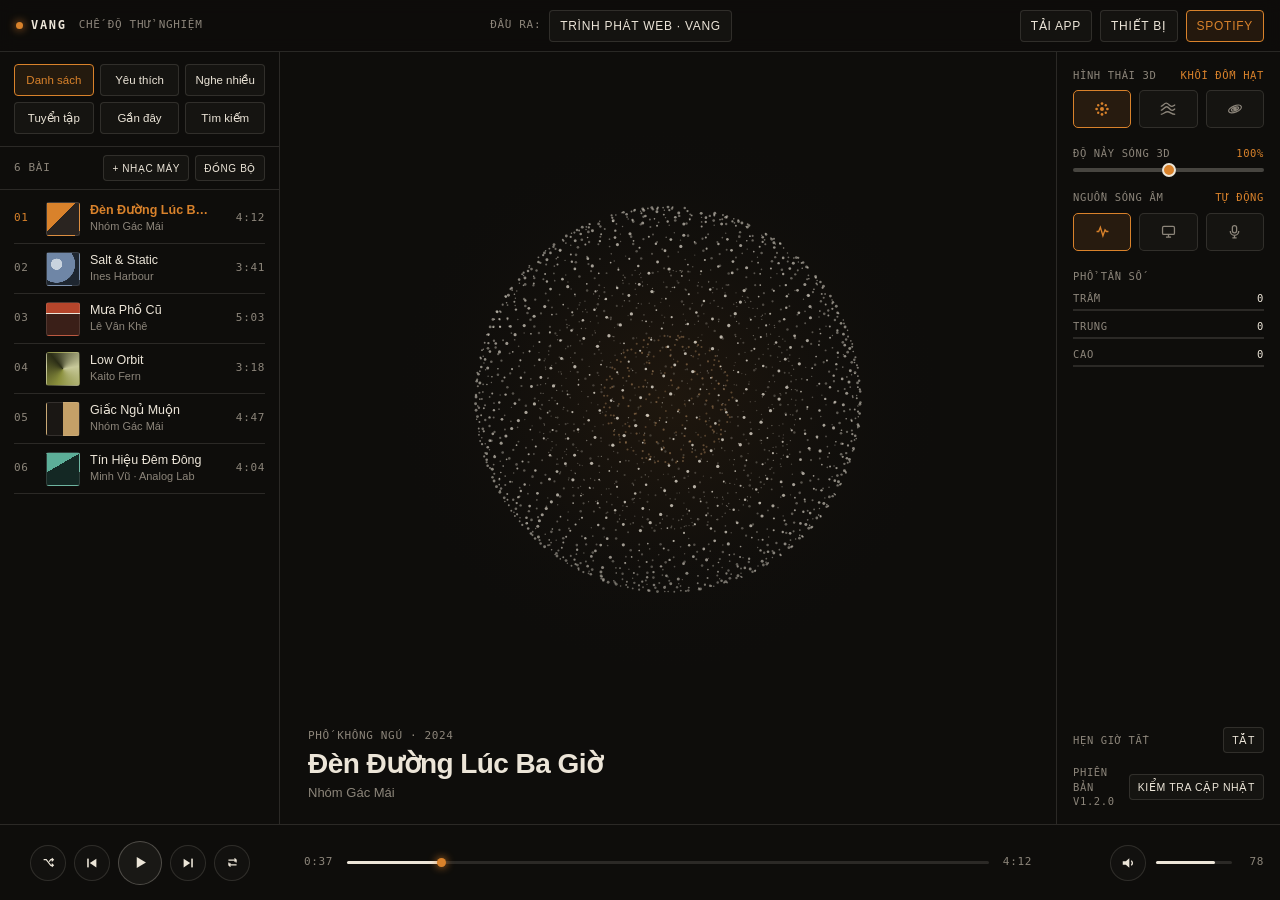
==== android/app/src/main/assets/index.html @ 7dcbb716 "feat(v1.2.0): zero-retention security, compact 3D/audio icons, bounce slider, album opening & Androi" ====
<!DOCTYPE html>
<html lang="vi">
<head>
  <meta charset="utf-8" />
  <meta name="viewport" content="width=device-width, initial-scale=1, maximum-scale=1, viewport-fit=cover" />
  <meta name="referrer" content="no-referrer" />
  <meta http-equiv="Content-Security-Policy" content="default-src 'self' blob: data:; script-src 'self' 'unsafe-inline' https://sdk.scdn.co; style-src 'self' 'unsafe-inline'; img-src 'self' data: blob: https://*.scdn.co https://*.spotifycdn.com https://*.mzstatic.com; media-src 'self' blob: data: https://*.scdn.co https://*.itunes.apple.com https://*.mzstatic.com; connect-src 'self' https://accounts.spotify.com https://api.spotify.com https://api.github.com https://itunes.apple.com https://*.itunes.apple.com;" />
  <meta name="theme-color" content="#0E0D0B" />
  <meta name="apple-mobile-web-app-capable" content="yes" />
  <meta name="apple-mobile-web-app-status-bar-style" content="black-translucent" />
  <meta name="apple-mobile-web-app-title" content="VANG" />
  <title>VANG — Không gian âm thanh 3D</title>
  <link rel="manifest" href="./manifest.webmanifest" />
  <link rel="icon" type="image/svg+xml" href="./icon.svg" />
  <link rel="apple-touch-icon" href="./icon.svg" />
  <style>
:root {
  --ink: #0E0D0B;
  --ink-elev: #161411;
  --paper: #ECE5D8;
  --dim: #8C857A;
  --muted: #4E4942;
  --line: rgba(236, 229, 216, 0.13);
  --line-strong: rgba(236, 229, 216, 0.26);
  --acc: #D9822B;
  --acc-rgb: 217, 130, 43;
  --f-sans: "Inter", -apple-system, BlinkMacSystemFont, "Segoe UI", Roboto, sans-serif;
  --f-mono: ui-monospace, "SF Mono", "IBM Plex Mono", Menlo, Consolas, monospace;
}

* {
  box-sizing: border-box;
  margin: 0;
  padding: 0;
  -webkit-tap-highlight-color: transparent;
}

html, body {
  width: 100%;
  height: 100%;
  background: var(--ink);
  color: var(--paper);
  font-family: var(--f-sans);
  font-size: 13px;
  line-height: 1.35;
  overflow: hidden;
  user-select: none;
  -webkit-user-select: none;
  -webkit-font-smoothing: antialiased;
}

/* Typography & Utility */
.mono {
  font-family: var(--f-mono);
  font-size: 11px;
  letter-spacing: 0.06em;
  text-transform: uppercase;
}

.dim { color: var(--dim); }
.acc { color: var(--acc); }
.truncate {
  white-space: nowrap;
  overflow: hidden;
  text-overflow: ellipsis;
}

/* Fixed Action & Navigation Buttons (Never deform, wrap, or shift size) */
.word {
  background: rgba(236, 229, 216, 0.03);
  border: 1px solid var(--line);
  border-radius: 4px;
  color: var(--paper);
  cursor: pointer;
  font-family: var(--f-sans);
  font-size: 12px;
  height: 32px;
  padding: 0 10px;
  display: inline-flex;
  align-items: center;
  justify-content: center;
  gap: 6px;
  white-space: nowrap;
  flex-shrink: 0;
  transition: color 0.18s ease, border-color 0.18s ease, background 0.18s ease;
}

.word:hover {
  border-color: var(--line-strong);
  color: var(--acc);
}

.word.on {
  color: var(--acc);
  border-color: var(--acc);
  background: rgba(var(--acc-rgb), 0.11);
}

.word:disabled {
  color: var(--muted);
  cursor: default;
}

/* Compact Icon Buttons for 3D Mode, Audio Source & Tools */
.icon-grid-3 {
  display: grid;
  grid-template-columns: repeat(3, 1fr);
  gap: 8px;
}

.icon-btn {
  background: rgba(236, 229, 216, 0.03);
  border: 1px solid var(--line);
  border-radius: 5px;
  color: var(--dim);
  cursor: pointer;
  height: 38px;
  width: 100%;
  display: inline-flex;
  align-items: center;
  justify-content: center;
  flex-shrink: 0;
  transition: color 0.18s ease, border-color 0.18s ease, background 0.18s ease;
}

.icon-btn:hover {
  color: var(--paper);
  border-color: var(--line-strong);
}

.icon-btn.on {
  color: var(--acc);
  border-color: var(--acc);
  background: rgba(var(--acc-rgb), 0.12);
}

.icon-btn svg {
  display: block;
  pointer-events: none;
}

/* Geometric Transport Buttons (Fixed dimensions, never deform) */
.ctl-btn {
  background: rgba(236, 229, 216, 0.02);
  border: 1px solid var(--line);
  color: var(--paper);
  cursor: pointer;
  display: inline-flex;
  align-items: center;
  justify-content: center;
  width: 36px;
  height: 36px;
  border-radius: 50%;
  flex-shrink: 0;
  transition: color 0.18s ease, border-color 0.18s ease, background 0.18s ease;
}

.ctl-btn:hover {
  color: var(--acc);
  border-color: var(--line-strong);
}

.ctl-btn.on {
  color: var(--acc);
  border-color: var(--acc);
  background: rgba(var(--acc-rgb), 0.12);
}

.ctl-btn.play-btn {
  width: 44px;
  height: 44px;
  border: 1px solid var(--line-strong);
  background: rgba(236, 229, 216, 0.05);
}

.ctl-btn.play-btn:hover {
  border-color: var(--acc);
  background: rgba(var(--acc-rgb), 0.14);
  color: var(--acc);
}

.ctl-btn svg {
  display: block;
  pointer-events: none;
}

/* App Shell Grid (Desktop Default) */
.app-shell {
  width: 100vw;
  height: 100vh;
  height: 100dvh;
  display: grid;
  grid-template-columns: 280px 1fr 224px;
  grid-template-rows: 52px 1fr 76px;
  background: var(--ink);
  position: relative;
}

/* Header (Single-line Flexbox — prevents any text wrapping or overflow) */
.topbar {
  grid-column: 1 / -1;
  display: flex;
  align-items: center;
  justify-content: space-between;
  padding: 0 16px;
  height: 52px;
  border-bottom: 1px solid var(--line);
  z-index: 15;
  background: rgba(14, 13, 11, 0.92);
  backdrop-filter: blur(8px);
  gap: 12px;
  overflow: hidden;
}

.brand {
  display: flex;
  align-items: center;
  gap: 12px;
  min-width: 0;
  flex-shrink: 0;
}

.brand-mark {
  font-family: var(--f-mono);
  font-size: 12px;
  font-weight: 600;
  letter-spacing: 0.14em;
  text-transform: uppercase;
  display: flex;
  align-items: center;
  gap: 8px;
  white-space: nowrap;
}

.status-dot {
  width: 7px;
  height: 7px;
  border-radius: 50%;
  background: var(--acc);
  box-shadow: 0 0 8px var(--acc);
  flex-shrink: 0;
}

.top-center {
  display: flex;
  align-items: center;
  justify-content: center;
  gap: 8px;
  min-width: 0;
  flex: 1;
}

.top-right {
  display: flex;
  align-items: center;
  justify-content: flex-end;
  gap: 8px;
  flex-shrink: 0;
}

/* Left Panel: Queue & Library */
.left-pane {
  border-right: 1px solid var(--line);
  display: flex;
  flex-direction: column;
  overflow: hidden;
  background: var(--ink);
  z-index: 5;
}

/* Uniform 3x2 Grid for Library Navigation Tabs (Equal width & height on PC and Mobile) */
.nav-tabs {
  display: grid;
  grid-template-columns: repeat(3, 1fr);
  gap: 6px;
  padding: 12px 14px;
  border-bottom: 1px solid var(--line);
}

.nav-tabs .word {
  width: 100%;
  height: 32px;
  padding: 0 4px;
  font-size: 11.5px;
  text-align: center;
}

.sub-bar {
  display: flex;
  justify-content: space-between;
  align-items: center;
  padding: 8px 14px;
  border-bottom: 1px solid var(--line);
  gap: 6px;
  min-height: 40px;
}

.search-wrap {
  padding: 10px 14px;
  border-bottom: 1px solid var(--line);
  display: none;
}

.search-wrap.show {
  display: block;
}

.search-input {
  width: 100%;
  height: 32px;
  background: rgba(236, 229, 216, 0.03);
  border: 1px solid var(--line-strong);
  border-radius: 4px;
  color: var(--paper);
  font-family: var(--f-sans);
  font-size: 12.5px;
  padding: 0 10px;
  outline: none;
}

.search-input:focus {
  border-color: var(--acc);
}

.search-input::placeholder {
  color: var(--dim);
}

.track-list {
  flex: 1;
  overflow-y: auto;
  padding: 4px 14px 20px;
  scrollbar-width: thin;
  scrollbar-color: var(--muted) transparent;
}

.track-list::-webkit-scrollbar {
  width: 4px;
}
.track-list::-webkit-scrollbar-thumb {
  background: var(--muted);
}

/* Uniform Track Rows (Fixed height 50px, equal spacing) */
.qrow {
  display: grid;
  grid-template-columns: 22px 34px 1fr 40px;
  gap: 10px;
  align-items: center;
  height: 50px;
  border-bottom: 1px solid var(--line);
  cursor: pointer;
  transition: background 0.15s ease;
}

.qrow:hover .qt {
  color: var(--acc);
}

.qrow.cur .qt {
  color: var(--acc);
  font-weight: 600;
}

.qrow.cur .qidx {
  color: var(--acc);
}

.art {
  width: 34px;
  height: 34px;
  border-radius: 3px;
  background-size: cover;
  background-position: center;
  position: relative;
  overflow: hidden;
  border: 1px solid rgba(236, 229, 216, 0.12);
  flex-shrink: 0;
}

.qt {
  font-size: 12.5px;
  line-height: 1.25;
  color: var(--paper);
}

.qa {
  font-size: 11px;
  line-height: 1.25;
  color: var(--dim);
  margin-top: 2px;
}

/* Center Stage: 3D Audio Sculpture + Compact Editorial Typography */
.stage {
  position: relative;
  overflow: hidden;
  background: var(--ink);
  display: flex;
  flex-direction: column;
  justify-content: flex-end;
  touch-action: none;
}

.stage canvas {
  position: absolute;
  inset: 0;
  width: 100%;
  height: 100%;
  display: block;
  touch-action: none;
}

.stage-vignette {
  position: absolute;
  inset: 0;
  pointer-events: none;
  background:
    radial-gradient(circle at 50% 44%, transparent 38%, rgba(14, 13, 11, 0.58) 100%),
    linear-gradient(180deg, rgba(14, 13, 11, 0.18) 0%, transparent 22%, transparent 62%, rgba(14, 13, 11, 0.88) 100%);
  z-index: 1;
}

.stage-meta {
  position: relative;
  z-index: 2;
  padding: 0 28px 22px;
  pointer-events: none;
  max-width: 680px;
}

.track-album {
  color: var(--dim);
  font-size: 11px;
  margin-bottom: 4px;
  white-space: nowrap;
  overflow: hidden;
  text-overflow: ellipsis;
  transition: opacity 0.3s ease, transform 0.35s ease;
}

.track-title {
  font-size: clamp(20px, 2.4vw, 28px);
  font-weight: 600;
  line-height: 1.15;
  letter-spacing: -0.02em;
  color: var(--paper);
  display: -webkit-box;
  -webkit-line-clamp: 2;
  -webkit-box-orient: vertical;
  overflow: hidden;
  transition: opacity 0.3s ease, transform 0.35s ease;
}

.track-artist {
  margin-top: 4px;
  font-size: 13px;
  color: var(--dim);
  white-space: nowrap;
  overflow: hidden;
  text-overflow: ellipsis;
  transition: opacity 0.3s ease, transform 0.35s ease;
}

.stage-meta.swap .track-album,
.stage-meta.swap .track-title,
.stage-meta.swap .track-artist {
  opacity: 0;
  transform: translateY(8px);
}

/* Right Panel: Compact Icon Selectors, 3D Bounce Slider & FFT Meters */
.right-pane {
  border-left: 1px solid var(--line);
  padding: 16px 16px;
  display: flex;
  flex-direction: column;
  gap: 18px;
  overflow-y: auto;
  scrollbar-width: none;
  background: var(--ink);
  z-index: 5;
}

.right-pane::-webkit-scrollbar {
  display: none;
}

.sec-block {
  display: flex;
  flex-direction: column;
  gap: 8px;
}

.sec-hdr {
  display: flex;
  justify-content: space-between;
  align-items: center;
}

.sec-label {
  color: var(--dim);
  font-size: 10.5px;
}

/* Custom Range Slider for 3D Bounce Intensity */
.range-slider {
  -webkit-appearance: none;
  appearance: none;
  width: 100%;
  height: 4px;
  background: var(--line-strong);
  border-radius: 2px;
  outline: none;
  cursor: pointer;
}

.range-slider::-webkit-slider-thumb {
  -webkit-appearance: none;
  appearance: none;
  width: 14px;
  height: 14px;
  border-radius: 50%;
  background: var(--acc);
  cursor: pointer;
  border: 2px solid var(--paper);
}

.range-slider::-moz-range-thumb {
  width: 14px;
  height: 14px;
  border-radius: 50%;
  background: var(--acc);
  cursor: pointer;
  border: 2px solid var(--paper);
}

.meter-row {
  display: flex;
  flex-direction: column;
  gap: 4px;
}

.meter-hdr {
  display: flex;
  justify-content: space-between;
  font-size: 10.5px;
}

.meter {
  height: 2px;
  background: var(--line);
  position: relative;
  overflow: hidden;
}

.meter i {
  position: absolute;
  left: 0;
  top: 0;
  bottom: 0;
  width: 0%;
  background: var(--paper);
  transition: width 0.05s linear;
}

.meter i.acc-bar {
  background: var(--acc);
}

/* Bottom Transport Bar */
.transport {
  grid-column: 1 / -1;
  border-top: 1px solid var(--line);
  display: grid;
  grid-template-columns: 280px 1fr 224px;
  align-items: center;
  background: var(--ink);
  z-index: 10;
  height: 76px;
}

.transport-left {
  padding: 0 16px;
  display: flex;
  align-items: center;
  justify-content: center;
  gap: 8px;
}

.transport-center {
  padding: 0 24px;
  display: flex;
  align-items: center;
  gap: 14px;
}

.transport-right {
  padding: 0 16px;
  display: flex;
  align-items: center;
  justify-content: flex-end;
  gap: 10px;
}

/* Scrubber & Volume Track */
.scrub-track {
  flex: 1;
  height: 3px;
  background: var(--line);
  position: relative;
  cursor: pointer;
  border-radius: 2px;
}

.scrub-track::before {
  content: "";
  position: absolute;
  inset: -12px 0;
}

.scrub-fill {
  position: absolute;
  left: 0;
  top: 0;
  height: 3px;
  background: var(--paper);
  border-radius: 2px;
  pointer-events: none;
}

.scrub-head {
  position: absolute;
  top: -3px;
  width: 9px;
  height: 9px;
  border-radius: 50%;
  background: var(--acc);
  margin-left: -4.5px;
  pointer-events: none;
  box-shadow: 0 0 8px var(--acc);
}

.vol-track {
  width: 76px;
  height: 3px;
  background: var(--line);
  position: relative;
  cursor: pointer;
  border-radius: 2px;
}

.vol-track::before {
  content: "";
  position: absolute;
  inset: -10px 0;
}

/* Modals */
.modal-backdrop {
  position: fixed;
  inset: 0;
  background: rgba(8, 7, 6, 0.80);
  backdrop-filter: blur(8px);
  display: flex;
  align-items: center;
  justify-content: center;
  padding: 16px;
  z-index: 100;
}

.modal-backdrop[hidden] {
  display: none;
}

.modal-card {
  width: min(500px, 100%);
  max-height: 88vh;
  overflow-y: auto;
  background: var(--ink-elev);
  border: 1px solid var(--line-strong);
  border-radius: 6px;
  padding: 22px;
  display: flex;
  flex-direction: column;
  gap: 14px;
  box-shadow: 0 24px 64px rgba(0, 0, 0, 0.75);
}

.modal-hdr {
  display: flex;
  justify-content: space-between;
  align-items: center;
  border-bottom: 1px solid var(--line);
  padding-bottom: 10px;
}

.modal-title {
  font-size: 16px;
  font-weight: 600;
  letter-spacing: -0.01em;
}

.field-input {
  width: 100%;
  height: 36px;
  background: var(--ink);
  border: 1px solid var(--line-strong);
  border-radius: 4px;
  color: var(--paper);
  font-family: var(--f-mono);
  font-size: 12px;
  padding: 0 10px;
  outline: none;
}

.field-input:focus {
  border-color: var(--acc);
}

.btn-solid {
  background: var(--paper);
  color: var(--ink);
  border: 1px solid var(--paper);
  border-radius: 4px;
  height: 34px;
  padding: 0 14px;
  font-family: var(--f-mono);
  font-size: 11px;
  letter-spacing: 0.06em;
  text-transform: uppercase;
  cursor: pointer;
  display: inline-flex;
  align-items: center;
  justify-content: center;
  white-space: nowrap;
  flex-shrink: 0;
  transition: background 0.18s ease, color 0.18s ease, border-color 0.18s ease;
}

.btn-solid:hover {
  background: var(--acc);
  border-color: var(--acc);
  color: var(--ink);
}

.btn-outline {
  background: transparent;
  color: var(--paper);
  border: 1px solid var(--line-strong);
  border-radius: 4px;
  height: 34px;
  padding: 0 14px;
  font-family: var(--f-mono);
  font-size: 11px;
  letter-spacing: 0.06em;
  text-transform: uppercase;
  cursor: pointer;
  display: inline-flex;
  align-items: center;
  justify-content: center;
  white-space: nowrap;
  flex-shrink: 0;
  transition: border-color 0.18s ease, color 0.18s ease;
}

.btn-outline:hover {
  border-color: var(--acc);
  color: var(--acc);
}

.device-item {
  display: flex;
  justify-content: space-between;
  align-items: center;
  padding: 10px 12px;
  border: 1px solid var(--line);
  border-radius: 5px;
  cursor: pointer;
  gap: 10px;
  transition: border-color 0.18s ease, background 0.18s ease;
}

.device-item:hover {
  border-color: var(--line-strong);
}

.device-item.active {
  border-color: var(--acc);
  background: rgba(var(--acc-rgb), 0.09);
}

/* Update Notification Banner */
.update-banner {
  position: fixed;
  top: 60px;
  right: 16px;
  z-index: 90;
  background: var(--ink-elev);
  border: 1px solid var(--acc);
  border-radius: 6px;
  padding: 10px 14px;
  display: flex;
  align-items: center;
  gap: 12px;
  box-shadow: 0 12px 32px rgba(0, 0, 0, 0.65);
  max-width: calc(100vw - 32px);
}

.update-banner[hidden] {
  display: none;
}

/* Toast Notification */
#toast {
  position: fixed;
  bottom: 90px;
  left: 50%;
  transform: translateX(-50%) translateY(16px);
  background: var(--ink-elev);
  border: 1px solid var(--acc);
  border-radius: 4px;
  color: var(--paper);
  padding: 8px 14px;
  font-family: var(--f-mono);
  font-size: 11px;
  letter-spacing: 0.05em;
  text-transform: uppercase;
  opacity: 0;
  pointer-events: none;
  transition: opacity 0.22s ease, transform 0.22s ease;
  z-index: 200;
  max-width: 90vw;
  text-align: center;
}

#toast.show {
  opacity: 1;
  transform: translateX(-50%) translateY(0);
}

/* Mobile Bottom Nav Bar (Hidden on Desktop) */
.mob-bar {
  display: none;
}

/* Responsive Layout for Phones & Tablets (Uniform font sizes & equal button dimensions) */
@media (max-width: 900px) {
  .app-shell {
    grid-template-columns: 1fr;
    grid-template-rows: 48px 1fr auto 50px;
  }

  .topbar {
    height: 48px;
    padding: 0 10px;
    gap: 6px;
  }

  .brand .js-user-status {
    display: none;
  }

  .top-center {
    display: none;
  }

  .top-right {
    gap: 6px;
  }

  .top-right .word {
    height: 28px;
    padding: 0 8px;
    font-size: 10.5px;
  }

  .left-pane,
  .right-pane {
    position: fixed;
    left: 0;
    right: 0;
    top: 48px;
    bottom: 50px;
    z-index: 40;
    border: 0;
    transform: translateY(102%);
    transition: transform 0.32s cubic-bezier(0.2, 0.7, 0.2, 1);
  }

  .left-pane.mob-open,
  .right-pane.mob-open {
    transform: translateY(0);
  }

  .stage-meta {
    padding: 0 16px 14px;
  }

  .track-album {
    font-size: 10.5px;
    margin-bottom: 2px;
  }

  .track-title {
    font-size: 18px;
    line-height: 1.2;
  }

  .track-artist {
    font-size: 12px;
    margin-top: 2px;
  }

  .transport {
    grid-template-columns: 1fr;
    height: auto;
    gap: 8px;
    padding: 10px 16px 12px;
  }

  .transport-center {
    order: 1;
    padding: 0;
    gap: 10px;
  }

  .transport-left {
    order: 2;
    padding: 0;
    justify-content: space-between;
  }

  .transport-right {
    display: none;
  }

  .mob-bar {
    display: grid;
    grid-template-columns: repeat(4, 1fr);
    gap: 6px;
    align-items: center;
    border-top: 1px solid var(--line);
    background: var(--ink);
    padding: 0 10px;
    height: 50px;
    z-index: 50;
  }

  .mob-bar .word {
    width: 100%;
    height: 32px;
    padding: 0 4px;
    font-size: 10.5px;
  }

  #toast {
    bottom: 148px;
  }
}

  </style>
</head>
<body>
  <div class="app-shell">
    <!-- TOP BAR (Single-row fixed Flexbox — never overflows) -->
    <header class="topbar">
      <div class="brand">
        <div class="brand-mark">
          <span class="status-dot"></span>
          <span>VANG</span>
        </div>
        <span class="mono dim truncate js-user-status">Chế độ thử nghiệm</span>
      </div>

      <div class="top-center">
        <span class="mono dim">Đầu ra:</span>
        <button class="word mono js-open-devices" type="button">
          <span class="truncate js-device-name" style="max-width:200px">Trình phát Web · Vang</span>
        </button>
      </div>

      <div class="top-right">
        <button class="word mono js-open-install" type="button">Tải App</button>
        <button class="word mono js-open-devices" type="button">Thiết bị</button>
        <button class="word mono on js-open-spotify" type="button">Spotify</button>
      </div>
    </header>

    <!-- LEFT PANE: LIBRARY & QUEUE -->
    <aside class="left-pane" aria-label="Thư viện và danh sách phát">
      <nav class="nav-tabs" aria-label="Phân mục thư viện">
        <button class="word on" type="button" data-tab="queue">Danh sách</button>
        <button class="word" type="button" data-tab="liked">Yêu thích</button>
        <button class="word" type="button" data-tab="top">Nghe nhiều</button>
        <button class="word" type="button" data-tab="playlists">Tuyển tập</button>
        <button class="word" type="button" data-tab="recent">Gần đây</button>
        <button class="word" type="button" data-tab="search">Tìm kiếm</button>
      </nav>

      <div class="sub-bar">
        <span class="mono dim js-track-count">6 bài</span>
        <div style="display:flex;gap:6px">
          <button id="btn-open-local-files" class="word mono" type="button" style="height:26px;padding:0 8px;font-size:10px" title="Phát nhạc từ bộ nhớ máy (.mp3, .flac, .wav)">+ Nhạc máy</button>
          <button class="word mono acc js-sync-library" type="button" style="height:26px;padding:0 8px;font-size:10px">Đồng bộ</button>
        </div>
        <input id="local-file-input" type="file" accept="audio/*" multiple hidden />
      </div>

      <div id="search-wrap" class="search-wrap">
        <input
          id="search-input"
          class="search-input"
          type="search"
          placeholder="Tìm bài hát, nghệ sĩ, album..."
          autocomplete="off"
        />
      </div>

      <div id="track-list" class="track-list" role="list"></div>
    </aside>

    <!-- CENTER STAGE: 3D PARTICLE CLUSTER & COMPACT METADATA (No clutter text) -->
    <main id="main-stage" class="stage" aria-label="Không gian mô phỏng âm thanh 3D">
      <div class="stage-vignette"></div>

      <div class="stage-meta">
        <div class="mono track-album js-album">Phố Không Ngủ · 2024</div>
        <h1 class="track-title js-title">Đèn Đường Lúc Ba Giờ</h1>
        <div class="track-artist js-artist">Nhóm Gác Mái</div>
      </div>
    </main>

    <!-- RIGHT PANE: COMPACT ICON SELECTORS, 3D BOUNCE SLIDER & SIGNAL METERS -->
    <aside class="right-pane" aria-label="Cấu hình thị giác 3D và âm thanh">
      <!-- 1. 3D Mode Compact Icons -->
      <div class="sec-block">
        <div class="sec-hdr">
          <span class="mono sec-label">Hình thái 3D</span>
          <span class="mono acc js-vmode-label" style="font-size:10.5px">Khối đốm hạt</span>
        </div>
        <div class="icon-grid-3">
          <button class="icon-btn js-vmode on" type="button" data-m="cluster" title="Khối đốm hạt" aria-label="Khối đốm hạt">
            <svg width="18" height="18" viewBox="0 0 20 20" fill="currentColor">
              <circle cx="10" cy="10" r="2.2"/>
              <circle cx="10" cy="4" r="1.5"/>
              <circle cx="10" cy="16" r="1.5"/>
              <circle cx="4" cy="10" r="1.5"/>
              <circle cx="16" cy="10" r="1.5"/>
              <circle cx="5.8" cy="5.8" r="1.3"/>
              <circle cx="14.2" cy="5.8" r="1.3"/>
              <circle cx="5.8" cy="14.2" r="1.3"/>
              <circle cx="14.2" cy="14.2" r="1.3"/>
            </svg>
          </button>
          <button class="icon-btn js-vmode" type="button" data-m="ridge" title="Địa hình sóng" aria-label="Địa hình">
            <svg width="18" height="18" viewBox="0 0 20 20" fill="none" stroke="currentColor" stroke-width="1.5">
              <path d="M2 7c2.5 0 3.5-3.5 6-3.5s3.5 3.5 6 3.5 2.5-1.5 4-1.5"/>
              <path d="M2 11.5c2.5 0 4-4 6.5-4s3.5 4 6 4 2-1.5 3.5-1.5"/>
              <path d="M2 16c3 0 4.5-3 7.5-3s4 3 8.5 3"/>
            </svg>
          </button>
          <button class="icon-btn js-vmode" type="button" data-m="vortex" title="Xoáy hạt quỹ đạo" aria-label="Xoáy hạt">
            <svg width="18" height="18" viewBox="0 0 20 20" fill="none" stroke="currentColor" stroke-width="1.4">
              <ellipse cx="10" cy="10" rx="7.5" ry="3.5" transform="rotate(-22 10 10)"/>
              <ellipse cx="10" cy="10" rx="4.2" ry="1.8" transform="rotate(-22 10 10)"/>
              <circle cx="10" cy="10" r="1.4" fill="currentColor"/>
            </svg>
          </button>
        </div>
      </div>

      <!-- 2. 3D Bounce Intensity Slider -->
      <div class="sec-block">
        <div class="sec-hdr">
          <span class="mono sec-label">Độ nảy sóng 3D</span>
          <span class="mono acc js-bounce-val" style="font-size:10.5px">100%</span>
        </div>
        <input
          id="bounce-slider"
          class="range-slider"
          type="range"
          min="0"
          max="200"
          step="5"
          value="100"
          aria-label="Độ nảy sóng âm 3D"
        />
      </div>

      <!-- 3. Audio Signal Source Compact Icons -->
      <div class="sec-block">
        <div class="sec-hdr">
          <span class="mono sec-label">Nguồn sóng âm</span>
          <span class="mono acc js-src-label" style="font-size:10.5px">Tự động</span>
        </div>
        <div class="icon-grid-3">
          <button class="icon-btn js-src-mode on" type="button" data-src="auto" title="Tự động theo bài hát" aria-label="Tự động theo bài hát">
            <svg width="17" height="17" viewBox="0 0 20 20" fill="none" stroke="currentColor" stroke-width="1.6">
              <path d="M3 10h2.5l2-5 3 10 2.5-7 1.5 2H17"/>
            </svg>
          </button>
          <button class="icon-btn js-src-mode" type="button" data-src="system" title="Bắt âm thanh máy tính / Tab" aria-label="Bắt âm thanh máy tính">
            <svg width="17" height="17" viewBox="0 0 20 20" fill="none" stroke="currentColor" stroke-width="1.5">
              <rect x="3" y="4" width="14" height="9.5" rx="1.5"/>
              <path d="M7 16.5h6M10 13.5v3"/>
            </svg>
          </button>
          <button class="icon-btn js-src-mode" type="button" data-src="mic" title="Thu qua Micro" aria-label="Thu qua Micro">
            <svg width="17" height="17" viewBox="0 0 20 20" fill="none" stroke="currentColor" stroke-width="1.5">
              <rect x="7.5" y="3" width="5" height="8.5" rx="2.5"/>
              <path d="M5 9.5a5 5 0 0 0 10 0M10 14.5v3M7.5 17.5h5"/>
            </svg>
          </button>
        </div>
      </div>

      <!-- 4. FFT Frequency Meters -->
      <div class="sec-block">
        <div class="mono sec-label">Phổ tần số</div>

        <div class="meter-row">
          <div class="meter-hdr mono">
            <span class="dim">Trầm</span>
            <span class="js-mb-val">0</span>
          </div>
          <div class="meter"><i class="acc-bar js-mb"></i></div>
        </div>

        <div class="meter-row">
          <div class="meter-hdr mono">
            <span class="dim">Trung</span>
            <span class="js-mm-val">0</span>
          </div>
          <div class="meter"><i class="js-mm"></i></div>
        </div>

        <div class="meter-row">
          <div class="meter-hdr mono">
            <span class="dim">Cao</span>
            <span class="js-mh-val">0</span>
          </div>
          <div class="meter"><i class="js-mh"></i></div>
        </div>
      </div>

      <!-- 5. Music Player Utilities (Sleep Timer & Update Check) -->
      <div class="sec-block" style="margin-top:auto">
        <div class="sec-hdr">
          <span class="mono sec-label">Hẹn giờ tắt</span>
          <button id="btn-sleep-timer" class="word mono" type="button" style="height:26px;padding:0 8px;font-size:10.5px">
            <span class="js-sleep-label">Tắt</span>
          </button>
        </div>
        <div class="sec-hdr" style="margin-top:4px">
          <span class="mono sec-label">Phiên bản v1.2.0</span>
          <button id="btn-check-update" class="word mono" type="button" style="height:26px;padding:0 8px;font-size:10.5px">Kiểm tra cập nhật</button>
        </div>
      </div>
    </aside>

    <!-- BOTTOM TRANSPORT BAR -->
    <footer class="transport" aria-label="Điều khiển phát nhạc">
      <div class="transport-left">
        <button class="ctl-btn js-shuffle" type="button" title="Trộn bài" aria-label="Trộn bài"></button>
        <button class="ctl-btn js-prev" type="button" title="Bài trước" aria-label="Bài trước"></button>
        <button class="ctl-btn play-btn js-play" type="button" title="Phát / Tạm dừng" aria-label="Phát" data-state="paused">
          <svg width="15" height="15" viewBox="0 0 16 16" fill="currentColor" aria-hidden="true">
            <polygon points="4,2.2 13.8,8 4,13.8"/>
          </svg>
        </button>
        <button class="ctl-btn js-next" type="button" title="Bài tiếp" aria-label="Bài tiếp"></button>
        <button class="ctl-btn js-repeat" type="button" title="Lặp bài" aria-label="Lặp bài"></button>
      </div>

      <div class="transport-center">
        <span class="mono dim js-time">0:37</span>
        <div class="scrub-track js-scrub" role="slider" aria-label="Tiến độ bài hát">
          <div class="scrub-fill js-scrub-fill" style="width:14.6%"></div>
          <div class="scrub-head js-scrub-head" style="left:14.6%"></div>
        </div>
        <span class="mono dim js-dur">4:12</span>
      </div>

      <div class="transport-right">
        <button class="ctl-btn js-mute" type="button" title="Âm lượng / Tắt tiếng" aria-label="Âm lượng"></button>
        <div class="vol-track js-vol-track" role="slider" aria-label="Thanh âm lượng">
          <div class="scrub-fill js-vol-fill" style="width:78%"></div>
        </div>
        <span class="mono dim js-vol-lbl" style="min-width:22px;text-align:right">78</span>
      </div>
    </footer>

    <!-- MOBILE BOTTOM DRAWER BAR (Uniform 4-column grid) -->
    <nav class="mob-bar" aria-label="Điều hướng di động">
      <button class="word mono" type="button" data-mob-drawer="left">Thư viện</button>
      <button class="word mono js-vmode-cycle" type="button">Khối đốm hạt</button>
      <button class="word mono" type="button" data-mob-drawer="right">Tùy chỉnh 3D</button>
      <button class="word mono js-open-install" type="button">Tải App</button>
    </nav>
  </div>

  <!-- IN-APP GITHUB UPDATE NOTIFICATION BANNER -->
  <div id="update-banner" class="update-banner" hidden>
    <div>
      <div id="update-ver-text" style="font-size:12.5px;font-weight:600;color:var(--acc)">Đã có bản cập nhật mới!</div>
      <div class="dim" style="font-size:11px;margin-top:2px">Tải bản mới nhất từ trang GitHub chính thức của dự án.</div>
    </div>
    <a id="update-link-btn" href="https://github.com/nguyenvanhoanglong478-source/Vang-Player/releases/latest" target="_blank" rel="noopener noreferrer" class="btn-solid" style="text-decoration:none;height:30px;padding:0 10px">Cập nhật</a>
    <button id="btn-close-update" class="word mono" type="button" style="height:30px;padding:0 8px">Đóng</button>
  </div>

  <!-- MODAL 1: SPOTIFY ZERO-RETENTION OAUTH PKCE CONNECTION -->
  <div id="spotify-modal" class="modal-backdrop" hidden>
    <div class="modal-card" role="dialog" aria-modal="true" aria-labelledby="sp-modal-title">
      <div class="modal-hdr">
        <h2 id="sp-modal-title" class="modal-title">Kết nối tài khoản Spotify</h2>
        <button class="word mono js-close-spotify" type="button">Đóng</button>
      </div>

      <div style="padding:8px 10px;border:1px solid var(--line);border-radius:4px;font-size:11.5px;line-height:1.45" class="dim">
        <strong style="color:var(--paper)">Cam kết Bảo mật &amp; Quyền riêng tư:</strong> VANG kết nối trực tiếp với Spotify qua chuẩn <strong>OAuth 2.0 PKCE + Anti-CSRF</strong>, <strong>không lưu bất kỳ thông tin cá nhân, mật khẩu hay mã đăng nhập nào</strong> vào ổ cứng máy tính hay máy chủ. Khi bạn đóng ứng dụng hoặc bấm Ngắt kết nối, phiên làm việc trong bộ nhớ RAM được xóa sạch 100%.
      </div>

      <div style="display:flex;flex-direction:column;gap:6px;font-size:12px" class="dim">
        <div>1. Mở <strong>developer.spotify.com/dashboard</strong> → chọn ứng dụng của bạn → mục <strong>Redirect URIs</strong> thêm địa chỉ:</div>
        <div id="sp-redirect-uri" class="mono acc" style="padding:7px 10px;background:var(--ink);border:1px solid var(--line);border-radius:4px;user-select:all;-webkit-user-select:all"></div>
        <div>2. Dán mã <strong>Spotify Client ID</strong> vào ô dưới đây và bấm <strong>Đăng nhập Spotify</strong>:</div>
      </div>

      <div>
        <label class="mono dim" for="sp-client-id" style="display:block;margin-bottom:5px">Spotify Client ID</label>
        <input
          id="sp-client-id"
          class="field-input"
          type="text"
          placeholder="Dán Spotify Client ID (32 ký tự)..."
          autocomplete="off"
        />
      </div>

      <div style="display:flex;gap:8px;flex-wrap:wrap;justify-content:space-between;align-items:center">
        <button id="btn-logout-spotify" class="btn-outline" type="button">Ngắt kết nối / Xóa phiên</button>
        <div style="display:flex;gap:8px">
          <button id="btn-save-client-id" class="btn-outline" type="button">Giữ tạm ID</button>
          <button id="btn-connect-spotify" class="btn-solid" type="button">Đăng nhập Spotify</button>
        </div>
      </div>
    </div>
  </div>

  <!-- MODAL 2: SPOTIFY CONNECT DEVICE SWITCHER -->
  <div id="device-modal" class="modal-backdrop" hidden>
    <div class="modal-card" role="dialog" aria-modal="true" aria-labelledby="dev-modal-title">
      <div class="modal-hdr">
        <h2 id="dev-modal-title" class="modal-title">Thiết bị phát (Điện thoại &amp; Laptop)</h2>
        <button class="word mono js-close-devices" type="button">Đóng</button>
      </div>

      <p class="dim" style="font-size:12px;line-height:1.45">
        Chọn thiết bị đầu ra âm thanh qua giao thức Spotify Connect.
      </p>

      <div id="device-list" style="display:flex;flex-direction:column;gap:8px"></div>
    </div>
  </div>

  <!-- MODAL 3: STANDALONE ANDROID APK, WINDOWS EXE & PWA DOWNLOAD -->
  <div id="install-modal" class="modal-backdrop" hidden>
    <div class="modal-card" role="dialog" aria-modal="true" aria-labelledby="inst-modal-title">
      <div class="modal-hdr">
        <h2 id="inst-modal-title" class="modal-title">Tải ứng dụng VANG (Android &amp; PC)</h2>
        <button class="word mono js-close-install" type="button">Đóng</button>
      </div>

      <p class="dim" style="font-size:12px;line-height:1.45">
        Tải trực tiếp bộ cài đặt ứng dụng độc lập hoặc kiểm tra bản cập nhật mới nhất trên GitHub:
      </p>

      <div style="display:flex;flex-direction:column;gap:10px">
        <div class="device-item" style="cursor:default">
          <div style="padding-right:8px">
            <div style="font-size:13px;color:var(--paper);font-weight:600">1. Ứng dụng Android độc lập (VANG.apk)</div>
            <div class="dim" style="font-size:11.5px;margin-top:2px">
              File cài đặt .APK chính thức cho điện thoại Android (hỗ trợ điều khiển màn hình khóa, hẹn giờ tắt, đọc nhạc trong máy &amp; tự báo cập nhật).
            </div>
          </div>
          <a href="https://github.com/nguyenvanhoanglong478-source/Vang-Player/releases/latest/download/VANG.apk" target="_blank" rel="noopener noreferrer" class="btn-solid" style="text-decoration:none">Tải VANG.apk</a>
        </div>

        <div class="device-item" style="cursor:default">
          <div style="padding-right:8px">
            <div style="font-size:13px;color:var(--paper);font-weight:600">2. Ứng dụng Windows độc lập (VANG.exe)</div>
            <div class="dim" style="font-size:11.5px;margin-top:2px">
              Chạy ngay trên máy tính Windows không cần cài đặt.
            </div>
          </div>
          <a href="https://github.com/nguyenvanhoanglong478-source/Vang-Player/releases/latest/download/VANG.exe" target="_blank" rel="noopener noreferrer" class="btn-outline" style="text-decoration:none">Tải VANG.exe</a>
        </div>

        <div class="device-item" style="cursor:default">
          <div style="padding-right:8px">
            <div style="font-size:13px;color:var(--paper);font-weight:600">3. Cài nhanh từ trình duyệt &amp; Trang GitHub</div>
            <div class="dim" style="font-size:11.5px;margin-top:2px">
              Thêm vào màn hình chính iOS/Android hoặc xem toàn bộ các bản phát hành trên GitHub.
            </div>
          </div>
          <div style="display:flex;gap:6px">
            <button id="btn-pwa-install" class="btn-outline" type="button">Cài PWA</button>
            <a href="https://github.com/nguyenvanhoanglong478-source/Vang-Player/releases" target="_blank" rel="noopener noreferrer" class="btn-outline" style="text-decoration:none">GitHub</a>
          </div>
        </div>
      </div>
    </div>
  </div>

  <!-- TOAST -->
  <div id="toast" role="status" aria-live="polite"></div>

  <script>
// ===== VANG REAL-TIME AUDIO & TRANSIENT ENGINE =====
// Extracts real 32-band FFT frequency spectra + physical onset/beat transients (punch)
// Supports:
// 1. Internal WebAudio multi-section synthesizer (Demo Mode — real FFT through AnalyserNode)
// 2. Track-matched real audio preview & Spotify segment analysis (Auto Mode when Spotify is active)
// 3. System / Tab Audio Loopback capture (getDisplayMedia audio)
// 4. Raw Unfiltered Microphone capture (getUserMedia with AGC/NoiseSuppression disabled)

const AudioEngine = (function () {
  let ctx = null;
  let analyser = null;
  let masterGain = null;
  let silentAnalyserGain = null; // Allows analyzing reference audio without double-playing over Spotify
  let captureStream = null;
  let captureSource = null;
  let fftData = null;
  let timeData = null;
  let sourceMode = 'auto'; // 'auto' | 'system' | 'mic'
  let volume = 0.72;
  let muted = false;

  // Real audio reference element for Spotify tracks (fetches real preview stream via CORS-enabled iTunes API)
  let refAudio = null;
  let refMediaSource = null;
  let currentRefTrackId = null;
  let spotifyAnalysis = null; // Stores /audio-analysis/{id} segments & beats if available

  // Procedural Demo Synth state (rich musical arrangement with drops, fills, and rests)
  let synthTimer = null;
  let stepIdx = 0;

  // 32 frequency bins (0.0 -> 1.0) + onset transient detector
  const NUM_BINS = 32;
  const bins = new Float32Array(NUM_BINS);
  const binFloor = new Float32Array(NUM_BINS);
  let prevRawBass = 0;
  let prevRawMid = 0;
  let prevRawHigh = 0;

  // Output state consumed by Visualizer3D & UI meters
  const bands = {
    bass: 0,
    mid: 0,
    high: 0,
    energy: 0,
    punch: 0,      // Sharp transient spike on kick/snare hits (0.0 -> 1.0)
    snareHit: 0,   // Mid-high transient
    bins           // 32-band real-time frequency array
  };

  function ensureContext() {
    if (!ctx) {
      const AC = window.AudioContext || window.webkitAudioContext;
      if (!AC) return null;
      ctx = new AC();
      analyser = ctx.createAnalyser();
      analyser.fftSize = 1024;
      analyser.smoothingTimeConstant = 0.52; // Fast response so drum hits are crisp, not smeared
      fftData = new Uint8Array(analyser.frequencyBinCount);
      timeData = new Uint8Array(analyser.fftSize);

      masterGain = ctx.createGain();
      masterGain.gain.value = muted ? 0 : volume;
      masterGain.connect(analyser);
      analyser.connect(ctx.destination);

      // Secondary bus for silent FFT analysis when external Spotify device is outputting audio
      silentAnalyserGain = ctx.createGain();
      silentAnalyserGain.gain.value = 0.0;
      analyser.connect(silentAnalyserGain);
    }
    if (ctx.state === 'suspended') {
      ctx.resume().catch(() => {});
    }
    return ctx;
  }

  // Dynamic Demo Synthesizer: plays a varied musical structure (Intro, Groove, Drop, Breakdown)
  // so Demo Mode has genuine quiet passages, drum fills, and heavy bass drops
  function triggerDemoStep(track, step) {
    if (!ctx || ctx.state !== 'running') return;
    const now = ctx.currentTime;
    const bpm = track.bpm || 112;
    const stepDur = 60 / bpm / 4; // 16th-note resolution for realistic groove
    const root = track.rootHz || 110;
    const bar = Math.floor(step / 16) % 8; // 8-bar phrase structure
    const posInBar = step % 16;

    // Bar 7 is a breakdown/rest bar (almost silent except for a soft pad & riser)
    const isBreakdown = (bar === 6);
    const isDropFill = (bar === 7 && posInBar >= 8);

    // 1. Punchy Kick Drum (4-on-the-floor + syncopated ghost kicks)
    const kickPattern = isDropFill
      ? (posInBar % 2 === 0)
      : !isBreakdown && (posInBar === 0 || posInBar === 6 || posInBar === 10 || (bar % 2 === 1 && posInBar === 14));

    if (kickPattern) {
      const osc = ctx.createOscillator();
      const clickOsc = ctx.createOscillator();
      const g = ctx.createGain();
      osc.type = 'sine';
      osc.frequency.setValueAtTime(145, now);
      osc.frequency.exponentialRampToValueAtTime(42, now + 0.08);
      osc.frequency.exponentialRampToValueAtTime(28, now + 0.22);

      clickOsc.type = 'triangle';
      clickOsc.frequency.setValueAtTime(620, now);
      clickOsc.frequency.exponentialRampToValueAtTime(80, now + 0.025);

      const vel = (posInBar === 0) ? 0.58 : 0.42;
      g.gain.setValueAtTime(vel, now);
      g.gain.exponentialRampToValueAtTime(0.001, now + 0.24);

      osc.connect(g);
      clickOsc.connect(g);
      g.connect(masterGain);
      osc.start(now);
      clickOsc.start(now);
      osc.stop(now + 0.25);
      clickOsc.stop(now + 0.03);
    }

    // 2. Crisp Snare / Clap on backbeats (steps 4 and 12)
    if ((!isBreakdown && (posInBar === 4 || posInBar === 12)) || (isDropFill && posInBar % 2 === 1)) {
      const bufSize = Math.floor(ctx.sampleRate * 0.14);
      const buf = ctx.createBuffer(1, bufSize, ctx.sampleRate);
      const data = buf.getChannelData(0);
      for (let i = 0; i < bufSize; i++) {
        data[i] = (Math.random() * 2 - 1) * Math.exp(-i / (bufSize * 0.28));
      }
      const noise = ctx.createBufferSource();
      noise.buffer = buf;
      const flt = ctx.createBiquadFilter();
      flt.type = 'bandpass';
      flt.frequency.value = 1850;
      flt.Q.value = 0.9;
      const g = ctx.createGain();
      g.gain.setValueAtTime(0.28, now);
      g.gain.exponentialRampToValueAtTime(0.001, now + 0.14);
      noise.connect(flt);
      flt.connect(g);
      g.connect(masterGain);
      noise.start(now);
    }

    // 3. Sub-bass & Melodic Pluck (varies per step so midrange jumps with the melody)
    const ratios = track.chord || [1, 1.2, 1.5, 1.8];
    if (posInBar === 0 || posInBar === 3 || posInBar === 7 || posInBar === 10 || posInBar === 14) {
      const r = ratios[(bar + posInBar) % ratios.length];
      const osc = ctx.createOscillator();
      const flt = ctx.createBiquadFilter();
      const g = ctx.createGain();
      osc.type = posInBar % 3 === 0 ? 'sawtooth' : 'triangle';
      osc.frequency.setValueAtTime(root * (posInBar === 0 ? 1 : 2) * r, now);
      flt.type = 'lowpass';
      flt.frequency.setValueAtTime(isBreakdown ? 520 : 1350 + (posInBar * 110), now);
      flt.frequency.exponentialRampToValueAtTime(280, now + stepDur * 2.5);
      const amp = isBreakdown ? 0.08 : 0.20;
      g.gain.setValueAtTime(0.001, now);
      g.gain.linearRampToValueAtTime(amp, now + 0.015);
      g.gain.exponentialRampToValueAtTime(0.001, now + stepDur * 2.8);
      osc.connect(flt);
      flt.connect(g);
      g.connect(masterGain);
      osc.start(now);
      osc.stop(now + stepDur * 2.9);
    }

    // 4. Hi-Hat 16th groove
    if (!isBreakdown && (posInBar % 2 === 1 || posInBar === 2)) {
      const dur = posInBar === 15 ? 0.09 : 0.035;
      const bufSize = Math.floor(ctx.sampleRate * dur);
      const buf = ctx.createBuffer(1, bufSize, ctx.sampleRate);
      const data = buf.getChannelData(0);
      for (let i = 0; i < bufSize; i++) {
        data[i] = (Math.random() * 2 - 1) * Math.exp(-i / (bufSize * 0.25));
      }
      const noise = ctx.createBufferSource();
      noise.buffer = buf;
      const flt = ctx.createBiquadFilter();
      flt.type = 'highpass';
      flt.frequency.value = 6500;
      const g = ctx.createGain();
      g.gain.setValueAtTime(posInBar === 15 ? 0.14 : 0.07, now);
      g.gain.exponentialRampToValueAtTime(0.001, now + dur);
      noise.connect(flt);
      flt.connect(g);
      g.connect(masterGain);
      noise.start(now);
    }
  }

  function startDemoSynth(getTrackFn, isPlayingFn) {
    stopDemoSynth();
    const tick = () => {
      const tr = getTrackFn();
      const bpm = (tr && tr.bpm) || 112;
      const ms = (60 / bpm / 4) * 1000; // 16th-note clock
      const isLocalFile = !!(tr && tr.localUrl);
      if (isPlayingFn() && !isLocalFile && (!window.AppState || !window.AppState.spotifyActive)) {
        ensureContext();
        triggerDemoStep(tr, stepIdx++);
      }
      synthTimer = setTimeout(tick, ms);
    };
    synthTimer = setTimeout(tick, 100);
  }

  function stopDemoSynth() {
    if (synthTimer) {
      clearTimeout(synthTimer);
      synthTimer = null;
    }
  }

  // Load real audio reference stream (via public CORS-enabled iTunes API) & Spotify analysis for a track
  // When Spotify is playing on a remote device or encrypted EME stream, this feeds the real track's
  // audio waveform into a muted WebAudio node (or plays it directly if no active Spotify device is found)
  async function syncTrackAudioProfile(track, isPlaying) {
    if (!track || !track.t) return;
    const trackKey = track.id || `${track.t}__${track.a}`;
    if (currentRefTrackId === trackKey) {
      if (refAudio) {
        if (isPlaying && refAudio.paused) refAudio.play().catch(() => {});
        else if (!isPlaying && !refAudio.paused) refAudio.pause();
      }
      return;
    }
    currentRefTrackId = trackKey;
    spotifyAnalysis = null;

    // 0. If track is a Local Audio File (.mp3/.flac/.wav/.m4a) selected from device storage:
    if (track.localUrl) {
      ensureContext();
      if (!refAudio) {
        refAudio = new Audio();
        refAudio.crossOrigin = 'anonymous';
      }
      refAudio.loop = false;
      refAudio.src = track.localUrl;
      if (!refMediaSource && ctx) {
        refMediaSource = ctx.createMediaElementSource(refAudio);
        refMediaSource.connect(masterGain);
      }
      if (ctx && analyser) {
        try { analyser.disconnect(); } catch (e) {}
        analyser.connect(ctx.destination);
      }
      refAudio.onloadedmetadata = () => {
        if (refAudio.duration && isFinite(refAudio.duration)) {
          track.d = Math.max(1, Math.round(refAudio.duration));
        }
      };
      refAudio.volume = 1.0;
      if (isPlaying) refAudio.play().catch(() => {});
      return;
    }

    // 1. If Spotify token is active, try fetching Spotify's audio-features / audio-analysis
    if (window.SpotifyClient && window.SpotifyClient.hasToken && window.SpotifyClient.hasToken() && track.id && !track.id.startsWith('demo-')) {
      window.SpotifyClient.fetchAudioAnalysis(track.id).then(data => {
        if (data && currentRefTrackId === trackKey) {
          spotifyAnalysis = data;
          if (data.track && data.track.tempo) {
            track.bpm = Math.round(data.track.tempo);
          }
        }
      }).catch(() => {});
    }

    // 2. Fetch real audio preview stream from public CORS-enabled iTunes Search API
    // so our WebAudio AnalyserNode gets real vocal/drum/bass FFT for the exact song!
    try {
      const q = encodeURIComponent(`${track.t} ${track.a}`.trim());
      const resp = await fetch(`https://itunes.apple.com/search?term=${q}&entity=song&limit=1`);
      if (!resp.ok) return;
      const json = await resp.json();
      const item = json && json.results && json.results[0];
      if (!item || !item.previewUrl || currentRefTrackId !== trackKey) return;

      ensureContext();
      if (!refAudio) {
        refAudio = new Audio();
        refAudio.crossOrigin = 'anonymous';
        refAudio.loop = true;
      }
      refAudio.src = item.previewUrl;
      // Mute audible output when Spotify is already playing the audio, while still feeding the FFT analyser!
      // Wait: MediaElementSource feeds whatever element volume is set to, so we connect refMediaSource -> analyser
      // and do NOT connect refMediaSource to ctx.destination when Spotify is playing!
      if (!refMediaSource && ctx) {
        refMediaSource = ctx.createMediaElementSource(refAudio);
        refMediaSource.connect(analyser);
      }
      // Disconnect analyser -> destination ONLY if Spotify is playing its own audio, so there is no echo
      if (ctx && analyser) {
        try { analyser.disconnect(); } catch (e) {}
        if (!window.AppState || !window.AppState.spotifyActive) {
          analyser.connect(ctx.destination);
        }
      }
      refAudio.volume = 0.85;
      if (isPlaying) {
        refAudio.play().catch(() => {});
      }
    } catch (e) {}
  }

  function setReferencePlaying(isPlaying) {
    if (!refAudio) return;
    if (isPlaying) {
      if (refAudio.src && refAudio.paused) refAudio.play().catch(() => {});
    } else {
      if (!refAudio.paused) refAudio.pause();
    }
  }

  function seekLocalAudio(sec) {
    if (refAudio && refAudio.src) {
      try { refAudio.currentTime = Math.max(0, sec); } catch (e) {}
    }
  }

  function stopCaptureStream() {
    if (captureStream) {
      captureStream.getTracks().forEach(t => t.stop());
      captureStream = null;
    }
    if (captureSource) {
      try { captureSource.disconnect(); } catch (e) {}
      captureSource = null;
    }
  }

  // Capture live Microphone with AGC, NoiseSuppression, and EchoCancellation disabled so bass/drums stay raw
  async function enableMicInput() {
    stopCaptureStream();
    ensureContext();
    captureStream = await navigator.mediaDevices.getUserMedia({
      audio: {
        echoCancellation: false,
        noiseSuppression: false,
        autoGainControl: false
      },
      video: false
    });
    captureSource = ctx.createMediaStreamSource(captureStream);
    captureSource.connect(analyser);
    sourceMode = 'mic';
    return sourceMode;
  }

  // Capture System / Tab Audio Loopback directly from Windows / Browser Tab
  async function enableSystemAudioInput() {
    stopCaptureStream();
    ensureContext();
    captureStream = await navigator.mediaDevices.getDisplayMedia({
      video: true,
      audio: {
        echoCancellation: false,
        noiseSuppression: false,
        autoGainControl: false
      }
    });
    const audioTracks = captureStream.getAudioTracks();
    if (!audioTracks.length) {
      stopCaptureStream();
      throw new Error('Bạn cần tích chọn "Chia sẻ âm thanh hệ thống / Share tab audio" trong hộp thoại.');
    }
    // Stop video track immediately — we only need the raw system/tab audio stream!
    captureStream.getVideoTracks().forEach(vt => vt.stop());
    const audioOnlyStream = new MediaStream(audioTracks);
    captureSource = ctx.createMediaStreamSource(audioOnlyStream);
    captureSource.connect(analyser);
    audioTracks[0].onended = () => {
      sourceMode = 'auto';
    };
    sourceMode = 'system';
    return sourceMode;
  }

  async function setSourceMode(target) {
    if (target === 'auto') {
      stopCaptureStream();
      sourceMode = 'auto';
      return sourceMode;
    }
    if (target === 'mic') {
      return enableMicInput();
    }
    if (target === 'system') {
      return enableSystemAudioInput();
    }
    return sourceMode;
  }

  async function toggleMicInput() {
    if (sourceMode === 'mic') return setSourceMode('auto');
    return setSourceMode('mic');
  }

  function setVolume(val) {
    volume = Math.max(0, Math.min(1, val));
    if (masterGain && ctx) {
      masterGain.gain.setValueAtTime(muted ? 0 : volume, ctx.currentTime);
    }
    return volume;
  }

  function toggleMute() {
    muted = !muted;
    if (masterGain && ctx) {
      masterGain.gain.setValueAtTime(muted ? 0 : volume, ctx.currentTime);
    }
    return muted;
  }

  // Sample real-time 32-band FFT + compute transient onset (punch)
  function sampleBands(dt, isPlaying, simTime, bpm, trackPosSec = 0) {
    // If paused and not capturing live mic/system audio, decay cleanly to ZERO (no fake continuous bouncing!)
    if (!isPlaying && sourceMode === 'auto') {
      const decay = Math.exp(-dt * 10);
      bands.bass *= decay;
      bands.mid *= decay;
      bands.high *= decay;
      bands.energy *= decay;
      bands.punch *= decay;
      bands.snareHit *= decay;
      for (let i = 0; i < NUM_BINS; i++) bins[i] *= decay;
      prevRawBass = 0;
      prevRawMid = 0;
      prevRawHigh = 0;
      return bands;
    }

    let gotRealFFT = false;
    let rawBass = 0;
    let rawMid = 0;
    let rawHigh = 0;

    if (analyser && fftData && ctx && ctx.state === 'running') {
      analyser.getByteFrequencyData(fftData);
      let totalSignal = 0;
      for (let i = 1; i < 180; i++) totalSignal += fftData[i];

      if (totalSignal > 40) {
        gotRealFFT = true;
        // Map 512 FFT bins logarithmically into 32 musical frequency bands
        for (let b = 0; b < NUM_BINS; b++) {
          const startBin = Math.max(1, Math.floor(Math.pow(b / NUM_BINS, 1.85) * 200));
          const endBin = Math.max(startBin + 1, Math.floor(Math.pow((b + 1) / NUM_BINS, 1.85) * 200));
          let sum = 0;
          for (let k = startBin; k < endBin && k < fftData.length; k++) {
            sum += fftData[k];
          }
          const avg = (sum / (endBin - startBin)) / 255;

          // Update rolling noise floor per bin so steady background noise doesn't inflate the visualizer
          binFloor[b] = binFloor[b] * 0.96 + avg * 0.04;
          const dynamicDelta = Math.max(0, avg - binFloor[b] * 0.62);
          const targetVal = Math.min(1, avg * 0.45 + dynamicDelta * 1.65);

          const rate = targetVal > bins[b] ? 32 : 9.5;
          bins[b] += (targetVal - bins[b]) * Math.min(1, dt * rate);
        }

        // Sub-bass & Kick (bins 0..5), Midrange/Vocals (bins 6..18), Highs/Presence (bins 19..31)
        for (let i = 0; i < 6; i++) rawBass += bins[i];
        for (let i = 6; i < 19; i++) rawMid += bins[i];
        for (let i = 19; i < 32; i++) rawHigh += bins[i];
        rawBass /= 6;
        rawMid /= 13;
        rawHigh /= 13;
      }
    }

    // 2. If Spotify audio-analysis segments exist for the current song, use exact segment loudness & pitches
    if (!gotRealFFT && spotifyAnalysis && Array.isArray(spotifyAnalysis.segments)) {
      const segs = spotifyAnalysis.segments;
      const t = trackPosSec;
      // Binary/linear search current segment
      let seg = null;
      for (let i = 0; i < segs.length; i++) {
        if (segs[i].start <= t && (segs[i].start + segs[i].duration) >= t) {
          seg = segs[i];
          break;
        }
      }
      if (seg) {
        gotRealFFT = true;
        const relT = Math.max(0, t - seg.start);
        const maxTime = seg.loudness_max_time || 0.05;
        const env = relT <= maxTime
          ? (relT / Math.max(0.01, maxTime))
          : Math.exp(-(relT - maxTime) * 4.5);
        const loudNorm = Math.max(0, Math.min(1, (seg.loudness_max + 35) / 35));
        const pitches = seg.pitches || [];
        for (let b = 0; b < NUM_BINS; b++) {
          const pVal = pitches[b % 12] || 0.3;
          const target = Math.min(1, loudNorm * env * pVal);
          bins[b] += (target - bins[b]) * Math.min(1, dt * 24);
        }
        rawBass = (bins[0] + bins[1] + bins[2] + bins[3]) / 4;
        rawMid = (bins[6] + bins[9] + bins[12] + bins[15]) / 4;
        rawHigh = (bins[20] + bins[24] + bins[28]) / 3;
      }
    }

    // 3. Dynamic multi-bar rhythmic synthesis if browser autoplay hasn't unlocked WebAudio yet
    if (!gotRealFFT && isPlaying) {
      const tempo = bpm || 114;
      const beatPos = simTime * (tempo / 60);
      const bar = Math.floor(beatPos / 4) % 8;
      const beatInBar = beatPos % 4;
      const frac = beatPos % 1;

      // Quiet breakdown on bar 6 so even fallback has real musical dynamics & pauses
      const barIntensity = bar === 6 ? 0.18 : bar === 7 ? 0.85 : 1.0;
      const isKick = (frac < 0.22) || (beatInBar > 2.45 && beatInBar < 2.7);
      const kickEnv = isKick ? Math.exp(-(frac % 0.5) * 9.5) * barIntensity : 0;
      const snareEnv = (Math.floor(beatInBar) % 2 === 1) ? Math.exp(-frac * 8.5) * barIntensity : 0;

      for (let b = 0; b < NUM_BINS; b++) {
        let v = 0;
        if (b < 6) v = kickEnv * (1 - b * 0.08);
        else if (b < 18) v = snareEnv * 0.65 + Math.max(0, Math.sin(beatPos * 2 + b * 0.7)) * 0.32 * barIntensity;
        else v = Math.exp(-((beatPos * 2) % 1) * 11) * 0.45 * barIntensity;
        bins[b] += (v - bins[b]) * Math.min(1, dt * 25);
      }
      rawBass = kickEnv * 0.92;
      rawMid = snareEnv * 0.6 + 0.22 * barIntensity;
      rawHigh = Math.exp(-((beatPos * 2) % 1) * 11) * 0.55 * barIntensity;
    }

    // Compute sharp onset transients (Punch = positive derivative of bass energy!)
    const bassJump = Math.max(0, rawBass - prevRawBass);
    const midJump = Math.max(0, rawMid - prevRawMid);
    prevRawBass = prevRawBass * 0.65 + rawBass * 0.35;
    prevRawMid = prevRawMid * 0.70 + rawMid * 0.30;
    prevRawHigh = prevRawHigh * 0.70 + rawHigh * 0.30;

    if (bassJump > 0.035) {
      bands.punch = Math.min(1, bands.punch + bassJump * 3.4);
    } else {
      bands.punch *= Math.exp(-dt * 11.5); // Fast spring snap-back between beats
    }

    if (midJump > 0.03) {
      bands.snareHit = Math.min(1, bands.snareHit + midJump * 2.8);
    } else {
      bands.snareHit *= Math.exp(-dt * 12.0);
    }

    // Fast attack (30), crisp release (9.5) so visuals snap tightly to the music
    const attackRelease = (cur, tgt) => {
      const rate = tgt > cur ? 30 : 9.5;
      return cur + (tgt - cur) * Math.min(1, dt * rate);
    };

    bands.bass = attackRelease(bands.bass, Math.min(1, rawBass + bands.punch * 0.35));
    bands.mid = attackRelease(bands.mid, rawMid);
    bands.high = attackRelease(bands.high, rawHigh);
    bands.energy = bands.bass * 0.48 + bands.mid * 0.34 + bands.high * 0.18;

    return bands;
  }

  return {
    ensureContext,
    startDemoSynth,
    stopDemoSynth,
    syncTrackAudioProfile,
    setReferencePlaying,
    seekLocalAudio,
    setSourceMode,
    toggleMicInput,
    setVolume,
    toggleMute,
    sampleBands,
    getVolume: () => volume,
    isMuted: () => muted,
    getSourceMode: () => sourceMode,
    bands
  };
})();


// ===== VANG 3D AUDIO-REACTIVE VISUALIZER =====
// Driven strictly by real-time 32-band FFT spectrum (bands.bins) and beat onset transients (bands.punch):
// - Stays calm and poised during silence or pause (zero fake continuous sine-wave bouncing)
// - Snaps outward with physical spring-damping on real kick/snare/vocal transients
// Mode 1 ('cluster'): "Khối đốm hạt" — 2,400-particle 3D sphere mapped to 32 frequency zones + bass shockwave
// Mode 2 ('ridge'): "Địa hình" — Real-time 3D Waterfall Spectrogram (34 cascading FFT history ridgelines)
// Mode 3 ('vortex'): "Xoáy hạt" — 32-ring 3D Orbital Spectrum Vortex

const Visualizer3D = (function () {
  let canvas = null;
  let ctx = null;
  let mode = 'cluster'; // 'cluster' | 'ridge' | 'vortex'
  let width = 0;
  let height = 0;
  let dpr = 1;

  // Interactive camera rotation (drag stage to rotate the 3D sculpture)
  let rotY = 0;
  let rotX = 0.22;
  let userYaw = 0;
  let userPitch = 0;
  let dragging = false;
  let lastX = 0;
  let lastY = 0;

  // Audio-driven phase (only advances when music actually has energy)
  let musicPhase = 0;
  let shockwavePhase = 0;
  let bounceGain = 1.0; // Adjustable 3D bounce sensitivity (0.0 -> 2.0)

  // 34-row x 65-column Waterfall Spectrogram history for "Địa hình" (ridge mode)
  const RIDGE_ROWS = 34;
  const RIDGE_COLS = 64;
  const ridgeHistory = [];
  let ridgeShiftTimer = 0;

  // Precomputed 3D particle nodes for "Khối đốm hạt"
  const NUM_PARTICLES = 2400;
  const particles = [];

  function initParticles() {
    particles.length = 0;
    const phi = Math.PI * (3 - Math.sqrt(5)); // Golden angle
    for (let i = 0; i < NUM_PARTICLES; i++) {
      const t = i / (NUM_PARTICLES - 1);
      const y = 1 - t * 2;
      const r = Math.sqrt(Math.max(0, 1 - y * y));
      const theta = phi * i;

      // 3 shells: outer surface (72%), mid-cluster (20%), dense core (8%)
      const shellRoll = (i * 2654435761) % 100;
      const shell = shellRoll < 72 ? 1.0 : shellRoll < 92 ? 0.68 : 0.34;
      const baseSize = shell === 1.0 ? 1.5 + (i % 5) * 0.32 : shell === 0.68 ? 1.2 : 2.1;

      // Map each particle to one of the 32 FFT frequency bins based on its 3D position
      // Equator (|y| near 0) = Bass & Kick (bins 0..9)
      // Mid-latitudes = Vocals & Synths (bins 10..21)
      // Poles (|y| near 1) = Hi-hats & Treble (bins 22..31)
      const latNorm = Math.abs(y);
      const lonWave = (Math.sin(theta * 3) * 0.5 + 0.5);
      const binIdx = Math.min(31, Math.floor(latNorm * 22 + lonWave * 10));

      particles.push({
        bx: Math.cos(theta) * r,
        by: y,
        bz: Math.sin(theta) * r,
        shell,
        binIdx,
        lobe: Math.sin(theta * 4 + y * 5),
        seed: (i * 0.137) % (Math.PI * 2),
        size: baseSize,
        ringAngle: (i / NUM_PARTICLES) * Math.PI * 2 * 16,
        ringRadius: 0.32 + (i / NUM_PARTICLES) * 1.25
      });
    }

    ridgeHistory.length = 0;
    for (let r = 0; r < RIDGE_ROWS; r++) {
      ridgeHistory.push(new Float32Array(RIDGE_COLS + 1));
    }
  }

  function mount(stageEl) {
    if (!canvas) {
      canvas = document.createElement('canvas');
      ctx = canvas.getContext('2d');
      initParticles();
      bindPointer(stageEl);
    }
    stageEl.prepend(canvas);
    resize();
  }

  function bindPointer(el) {
    if (!el) return;
    if (el.style) el.style.touchAction = 'none';
    if (canvas && canvas.style) canvas.style.touchAction = 'none';

    const onStart = (x, y, target) => {
      if (target && target.closest && target.closest('button, input, a')) return false;
      dragging = true;
      lastX = x;
      lastY = y;
      return true;
    };

    const onMove = (x, y) => {
      if (!dragging) return;
      const dx = x - lastX;
      const dy = y - lastY;
      lastX = x;
      lastY = y;
      const sens = window.innerWidth <= 900 ? 0.0085 : 0.006;
      userYaw += dx * sens;
      userPitch = Math.max(-0.95, Math.min(0.95, userPitch + dy * sens));
    };

    const onEnd = () => {
      dragging = false;
    };

    // Pointer Events (Desktop + Modern Mobile)
    el.addEventListener('pointerdown', e => {
      if (onStart(e.clientX, e.clientY, e.target)) {
        if (el.setPointerCapture && e.pointerId !== undefined) {
          try { el.setPointerCapture(e.pointerId); } catch (err) {}
        }
      }
    });
    el.addEventListener('pointermove', e => onMove(e.clientX, e.clientY));
    el.addEventListener('pointerup', onEnd);
    el.addEventListener('pointercancel', onEnd);

    // Explicit Touch Events fallback for mobile WebViews / Safari / Android browsers
    el.addEventListener('touchstart', e => {
      if (!e.touches || !e.touches.length) return;
      const t = e.touches[0];
      if (onStart(t.clientX, t.clientY, e.target)) {
        if (e.cancelable) e.preventDefault();
      }
    }, { passive: false });

    el.addEventListener('touchmove', e => {
      if (!dragging || !e.touches || !e.touches.length) return;
      if (e.cancelable) e.preventDefault();
      const t = e.touches[0];
      onMove(t.clientX, t.clientY);
    }, { passive: false });

    el.addEventListener('touchend', onEnd);
    el.addEventListener('touchcancel', onEnd);
  }

  function resize() {
    if (!canvas || !canvas.parentElement) return;
    dpr = Math.min(2, window.devicePixelRatio || 1);
    width = canvas.parentElement.clientWidth || 800;
    height = canvas.parentElement.clientHeight || 600;
    canvas.width = Math.round(width * dpr);
    canvas.height = Math.round(height * dpr);
  }

  // Compute strictly audio-reactive 3D radial displacement for each particle
  function computeAudioDisplacement(p, bands, bins) {
    const binVal = (bins ? bins[p.binIdx] : bands.mid) * bounceGain;
    const punch = (bands.punch || 0) * bounceGain;
    const snare = (bands.snareHit || 0) * bounceGain;

    // 1. Direct frequency bin bounce along directional 3D lobes
    const lobeDir = 0.45 + 0.55 * Math.sin(p.bx * 3.5 + p.bz * 3.5 + musicPhase * 1.4) * Math.cos(p.by * 4.0 - musicPhase);
    const freqBounce = binVal * (0.28 + lobeDir * 0.58);

    // 2. Kick drum transient shockwave (explodes outward from equator & core on beat hits)
    const equatorWeight = 1.0 - Math.abs(p.by) * 0.55;
    const kickBounce = punch * equatorWeight * (p.shell === 1.0 ? 0.52 : 0.72);

    // 3. Snare / vocal harmonic ripple
    const harmonicRipple = snare * 0.25 * Math.cos(p.by * 8.0 - shockwavePhase * 4.0);

    return 0.92 + freqBounce + kickBounce + harmonicRipple;
  }

  // Render Mode 1: "Khối đốm hạt" (Audio-Reactive 3D Particle Cluster)
  function drawCluster(bands, acc, isMobile) {
    const w = canvas.width;
    const h = canvas.height;
    const cx = w * 0.5;
    const cy = h * (isMobile ? 0.44 : 0.45);
    const scale = Math.min(w, h) * (isMobile ? 0.30 : 0.29);
    const punch = bands.punch || 0;
    const bins = bands.bins;

    // Clear with deep warm ink + audio-reactive ambient core glow
    ctx.fillStyle = '#0E0D0B';
    ctx.fillRect(0, 0, w, h);

    const glowR = scale * (1.25 + bands.bass * 0.65 + punch * 0.55);
    const grad = ctx.createRadialGradient(cx, cy, scale * 0.04, cx, cy, glowR);
    const glowAlpha = Math.min(0.42, 0.08 + bands.energy * 0.22 + punch * 0.22);
    grad.addColorStop(0, `rgba(${Math.round(acc[0])}, ${Math.round(acc[1])}, ${Math.round(acc[2])}, ${glowAlpha.toFixed(3)})`);
    grad.addColorStop(0.55, `rgba(${Math.round(acc[0])}, ${Math.round(acc[1])}, ${Math.round(acc[2])}, ${(glowAlpha * 0.22).toFixed(3)})`);
    grad.addColorStop(1, 'rgba(14, 13, 11, 0)');
    ctx.fillStyle = grad;
    ctx.fillRect(0, 0, w, h);

    const yaw = rotY + userYaw;
    const pitch = rotX + userPitch + Math.sin(musicPhase * 0.3) * 0.08;
    const cyaw = Math.cos(yaw), syaw = Math.sin(yaw);
    const cpitch = Math.cos(pitch), spitch = Math.sin(pitch);

    const fov = 3.2;
    const ar = Math.round(acc[0]), ag = Math.round(acc[1]), ab = Math.round(acc[2]);

    const projected = new Array(NUM_PARTICLES);
    for (let i = 0; i < NUM_PARTICLES; i++) {
      const p = particles[i];
      const disp = computeAudioDisplacement(p, bands, bins);
      const rad = p.shell * disp;

      // Tangential jitter only when high frequencies (hi-hats/cymbals) are active
      const swirl = bands.high * 0.12 * Math.sin(musicPhase * 3 + p.seed);
      const px = p.bx * rad - p.bz * swirl;
      const py = p.by * rad;
      const pz = p.bz * rad + p.bx * swirl;

      const x1 = px * cyaw - pz * syaw;
      const z1 = px * syaw + pz * cyaw;
      const y2 = py * cpitch - z1 * spitch;
      const z2 = py * spitch + z1 * cpitch;

      const persp = fov / (fov + z2 + 1.85);
      const sx = cx + x1 * scale * persp * 1.45;
      const sy = cy + y2 * scale * persp * 1.45;

      projected[i] = {
        sx,
        sy,
        z: z2,
        persp,
        disp,
        binVal: bins ? bins[p.binIdx] : bands.mid,
        size: p.size,
        shell: p.shell
      };
    }

    projected.sort((a, b) => b.z - a.z);

    for (let i = 0; i < NUM_PARTICLES; i++) {
      const pt = projected[i];
      const depthNorm = Math.max(0, Math.min(1, (1.3 - pt.z) / 2.6));
      const peakFactor = Math.max(0, Math.min(1, (pt.disp - 0.94) * 1.65));

      // Color shifts toward album accent strictly when the particle's frequency bin or beat punch fires
      const mix = Math.min(1, peakFactor * 0.9 + pt.binVal * 0.45 + (pt.shell < 0.5 ? 0.55 : 0) + punch * 0.35);
      const r = Math.round(236 * (1 - mix) + ar * mix);
      const g = Math.round(229 * (1 - mix) + ag * mix);
      const b = Math.round(216 * (1 - mix) + ab * mix);

      const alpha = (0.14 + Math.pow(depthNorm, 1.4) * 0.80) * (pt.shell === 1.0 ? 1.0 : 0.75);
      const radius = pt.size * dpr * pt.persp * (0.78 + pt.binVal * 0.55 + punch * 0.50);

      ctx.fillStyle = `rgba(${r}, ${g}, ${b}, ${alpha.toFixed(3)})`;
      ctx.beginPath();
      ctx.arc(pt.sx, pt.sy, Math.max(0.65 * dpr, radius), 0, Math.PI * 2);
      ctx.fill();

      // Bokeh halo on particles actively firing with the music
      if (depthNorm > 0.72 && (peakFactor > 0.38 || punch > 0.25) && (i % 5 === 0)) {
        ctx.fillStyle = `rgba(${ar}, ${ag}, ${ab}, ${(alpha * (0.18 + punch * 0.22)).toFixed(3)})`;
        ctx.beginPath();
        ctx.arc(pt.sx, pt.sy, radius * (2.4 + punch * 1.2), 0, Math.PI * 2);
        ctx.fill();
      }
    }
  }

  // Update the 34-row Waterfall Spectrogram buffer from the real 32-band FFT spectrum
  function updateRidgeSpectrogram(dt, bands) {
    const bins = bands.bins;
    const punch = bands.punch || 0;
    const front = ridgeHistory[0];

    // Map the 32 FFT bins symmetrically across the 64 columns:
    // Center (col 32) = Sub-Bass & Kick Drum (bins 0..4)
    // Mid-wings = Vocals, Guitar, Keys (bins 5..18)
    // Outer edges = Hi-Hats & Air (bins 19..31)
    for (let c = 0; c <= RIDGE_COLS; c++) {
      const distFromCenter = Math.abs(c - RIDGE_COLS / 2) / (RIDGE_COLS / 2); // 0 at center -> 1 at edges
      const bellWindow = Math.exp(-Math.pow(distFromCenter / 0.52, 2));
      const fIdx = Math.min(31, Math.floor(distFromCenter * 29));
      const nextIdx = Math.min(31, fIdx + 1);
      const frac = (distFromCenter * 29) - fIdx;
      const rawBin = bins ? (bins[fIdx] * (1 - frac) + bins[nextIdx] * frac) : 0;

      // Add organic spatial harmonic detail ONLY scaled by actual audio signal (0 when silent!)
      const harmonicDetail = rawBin * 0.28 * Math.sin(c * 0.65 + musicPhase * 2.5);
      const centerKickSpike = (distFromCenter < 0.28) ? punch * (1 - distFromCenter / 0.28) * 0.55 : 0;

      const targetHeight = Math.min(1.65, (rawBin * 0.95 + harmonicDetail + centerKickSpike) * (0.25 + 0.75 * bellWindow) * bounceGain);
      front[c] += (targetHeight - front[c]) * Math.min(1, dt * 28);
    }

    // Cascade rows backward in 3D waterfall every ~32ms
    ridgeShiftTimer += dt;
    if (ridgeShiftTimer >= 0.032) {
      ridgeShiftTimer = 0;
      for (let r = RIDGE_ROWS - 1; r >= 1; r--) {
        const dst = ridgeHistory[r];
        const src = ridgeHistory[r - 1];
        for (let c = 0; c <= RIDGE_COLS; c++) {
          dst[c] = dst[c] * 0.25 + src[c] * 0.74;
        }
      }
    }
  }

  // Render Mode 2: "Địa hình" (Real-Time 3D Waterfall Spectrogram Terrain)
  function drawRidge(bands, acc, progressRatio, isMobile) {
    const w = canvas.width;
    const h = canvas.height;
    const top = h * 0.16;
    const bot = h * (isMobile ? 0.76 : 0.70);
    const st = (bot - top) / RIDGE_ROWS;
    const maxAmp = h * (isMobile ? 0.19 : 0.22);

    ctx.fillStyle = '#0E0D0B';
    ctx.fillRect(0, 0, w, h);

    const ar = Math.round(acc[0]), ag = Math.round(acc[1]), ab = Math.round(acc[2]);

    // Draw from back (oldest row = RIDGE_ROWS - 1) to front (live FFT row = 0)
    for (let rIdx = RIDGE_ROWS - 1; rIdx >= 0; rIdx--) {
      const screenRow = (RIDGE_ROWS - 1) - rIdx; // 0 at top (back), RIDGE_ROWS-1 at bottom (front)
      const yBase = top + screenRow * st;
      const rowData = ridgeHistory[rIdx];
      const depthFactor = screenRow / (RIDGE_ROWS - 1); // 0 (back) -> 1 (front)

      // Perspective tapering (back rows slightly narrower than front rows)
      const rowWidth = w * (0.72 + 0.28 * depthFactor);
      const xStart = (w - rowWidth) * 0.5;

      ctx.beginPath();
      ctx.moveTo(xStart, h);
      for (let c = 0; c <= RIDGE_COLS; c++) {
        const u = c / RIDGE_COLS;
        const x = xStart + u * rowWidth;
        const val = rowData[c];
        const y = yBase - val * maxAmp * (0.45 + 0.55 * depthFactor);
        ctx.lineTo(x, y);
      }
      ctx.lineTo(xStart + rowWidth, h);
      ctx.closePath();
      ctx.fillStyle = '#0E0D0B';
      ctx.fill();

      ctx.beginPath();
      for (let c = 0; c <= RIDGE_COLS; c++) {
        const u = c / RIDGE_COLS;
        const x = xStart + u * rowWidth;
        const val = rowData[c];
        const y = yBase - val * maxAmp * (0.45 + 0.55 * depthFactor);
        if (c === 0) ctx.moveTo(x, y);
        else ctx.lineTo(x, y);
      }

      // Highlight the live front row (rIdx === 0) and the song progress cursor row in album accent color
      const cursorRow = Math.floor((1 - Math.max(0, Math.min(0.999, progressRatio))) * (RIDGE_ROWS - 1));
      if (rIdx === 0) {
        ctx.strokeStyle = `rgb(${ar}, ${ag}, ${ab})`;
        ctx.lineWidth = (2.1 + (bands.punch || 0) * 1.2) * dpr;
      } else if (rIdx === cursorRow) {
        ctx.strokeStyle = `rgba(${ar}, ${ag}, ${ab}, 0.78)`;
        ctx.lineWidth = 1.6 * dpr;
      } else {
        ctx.strokeStyle = `rgba(236, 229, 216, ${(0.15 + 0.62 * depthFactor).toFixed(3)})`;
        ctx.lineWidth = 1.05 * dpr;
      }
      ctx.stroke();
    }
  }

  // Render Mode 3: "Xoáy hạt" (3D Spectrum Ring Vortex)
  function drawVortex(bands, acc, isMobile) {
    const w = canvas.width;
    const h = canvas.height;
    const cx = w * 0.5;
    const cy = h * (isMobile ? 0.44 : 0.45);
    const scale = Math.min(w, h) * 0.32;
    const bins = bands.bins;
    const punch = bands.punch || 0;

    ctx.fillStyle = '#0E0D0B';
    ctx.fillRect(0, 0, w, h);

    const ar = Math.round(acc[0]), ag = Math.round(acc[1]), ab = Math.round(acc[2]);
    const tiltX = 0.62 + userPitch * 0.6 + Math.sin(musicPhase * 0.35) * 0.08;
    const tiltY = userYaw + musicPhase * 0.22;
    const ctX = Math.cos(tiltX), stX = Math.sin(tiltX);
    const ctY = Math.cos(tiltY), stY = Math.sin(tiltY);

    for (let i = 0; i < NUM_PARTICLES; i += 2) {
      const p = particles[i];
      const binVal = (bins ? bins[p.binIdx] : bands.mid) * bounceGain;
      const ang = p.ringAngle + musicPhase * (0.35 + (1.6 - p.ringRadius) * 0.45);

      // Ring radius and vertical wave jump strictly when its frequency bin & bass punch hit
      const r = p.ringRadius * (0.82 + binVal * 0.38 + punch * bounceGain * 0.26);
      const y0 = Math.sin(ang * 3 + musicPhase * 2) * (binVal * 0.32 + punch * bounceGain * 0.18);
      const x0 = Math.cos(ang) * r;
      const z0 = Math.sin(ang) * r;

      const x1 = x0 * ctY - z0 * stY;
      const z1 = x0 * stY + z0 * ctY;
      const y2 = y0 * ctX - z1 * stX;
      const z2 = y0 * stX + z1 * ctX;

      const persp = 3.0 / (3.0 + z2 + 1.8);
      const sx = cx + x1 * scale * persp * 1.4;
      const sy = cy + y2 * scale * persp * 1.4;

      const depth = Math.max(0.1, Math.min(1, (1.4 - z2) / 2.8));
      const isAcc = (binVal > 0.42 || i % 7 === 0);
      ctx.fillStyle = isAcc
        ? `rgba(${ar}, ${ag}, ${ab}, ${(depth * (0.65 + binVal * 0.35)).toFixed(3)})`
        : `rgba(236, 229, 216, ${(depth * 0.62).toFixed(3)})`;

      const rad = Math.max(0.75 * dpr, p.size * 0.9 * dpr * persp * (0.8 + binVal * 0.65 + punch * 0.45));
      ctx.beginPath();
      ctx.arc(sx, sy, rad, 0, Math.PI * 2);
      ctx.fill();
    }
  }

  function renderFrame(dt, time, bands, acc, progressRatio, isPlaying) {
    if (!canvas || !ctx) return;
    const energy = bands.energy || 0;
    const punch = bands.punch || 0;

    // Advance rotation and wave phase strictly proportional to real music energy & transients
    rotY += dt * (isPlaying ? (0.08 + energy * 0.55 + punch * 0.85) : 0.02);
    musicPhase += dt * (isPlaying ? (0.12 + energy * 2.6 + punch * 4.2) : 0.0);
    shockwavePhase += dt * (isPlaying ? (0.4 + punch * 6.0) : 0.0);

    updateRidgeSpectrogram(dt, bands);

    const isMobile = window.innerWidth <= 900;
    if (mode === 'cluster') {
      drawCluster(bands, acc, isMobile);
    } else if (mode === 'ridge') {
      drawRidge(bands, acc, progressRatio, isMobile);
    } else {
      drawVortex(bands, acc, isMobile);
    }
  }

  function setMode(m) {
    if (['cluster', 'ridge', 'vortex'].includes(m)) {
      mode = m;
    }
    return mode;
  }

  function nextMode() {
    const order = ['cluster', 'ridge', 'vortex'];
    mode = order[(order.indexOf(mode) + 1) % order.length];
    return mode;
  }

  function setBounceGain(val) {
    bounceGain = Math.max(0, Math.min(2.5, Number(val) || 0));
    return bounceGain;
  }

  return {
    mount,
    resize,
    renderFrame,
    setMode,
    nextMode,
    getMode: () => mode,
    setBounceGain,
    getBounceGain: () => bounceGain
  };
})();


// ===== VANG SPOTIFY CLIENT (ZERO-RETENTION OAuth 2.0 PKCE + Web Playback SDK + Connect API) =====
// SECURITY & PRIVACY GUARANTEES:
// 1. Zero Persistent User Data: Access tokens and user profile exist ONLY in volatile RAM (memoryToken).
//    Closing the tab/app or clicking Logout erases all session tokens immediately (0 bytes stored on disk).
// 2. Least Privilege Scopes: Never requests user email (no 'user-read-email').
// 3. CSRF + PKCE Protection: Uses cryptographic S256 code_challenge + anti-CSRF state verification,
//    wiping temporary verifier from sessionStorage immediately upon callback.

const SpotifyClient = (function () {
  const LS_CLIENT_ID = 'vang_spotify_client_id';
  const SS_VERIFIER = 'vang_pkce_verifier';
  const SS_STATE = 'vang_pkce_state';
  const SS_TEMP_CID = 'vang_pkce_cid';

  // Least-privilege scopes (no user-read-email)
  const SCOPES = [
    'streaming',
    'user-read-private',
    'user-read-playback-state',
    'user-modify-playback-state',
    'user-read-currently-playing',
    'user-library-read',
    'user-read-recently-played',
    'user-top-read',
    'playlist-read-private',
    'playlist-read-collaborative'
  ].join(' ');

  // Volatile in-memory token store (NEVER written to localStorage or cookies)
  let memoryToken = null;
  let memoryClientId = '';
  let sdkPlayer = null;
  let webDeviceId = null;

  // Purge any legacy tokens from older versions so zero user data remains in localStorage
  try {
    localStorage.removeItem('vang_spotify_token');
    localStorage.removeItem('vang_spotify_verifier');
  } catch (e) {}

  function getClientId() {
    if (memoryClientId) return memoryClientId;
    try {
      return (sessionStorage.getItem(SS_TEMP_CID) || localStorage.getItem(LS_CLIENT_ID) || '').trim();
    } catch (e) {
      return '';
    }
  }

  function setClientId(id) {
    memoryClientId = (id || '').trim();
    try {
      if (memoryClientId) {
        sessionStorage.setItem(SS_TEMP_CID, memoryClientId);
      } else {
        sessionStorage.removeItem(SS_TEMP_CID);
      }
      localStorage.removeItem(LS_CLIENT_ID);
    } catch (e) {}
  }

  function getRedirectUri() {
    return window.location.origin + window.location.pathname;
  }

  function saveTokenInMemory(res) {
    const prev = memoryToken || {};
    memoryToken = {
      access_token: res.access_token,
      refresh_token: res.refresh_token || prev.refresh_token || null,
      expires_at: Date.now() + (res.expires_in || 3600) * 1000 - 60000
    };
    return memoryToken;
  }

  function logout() {
    memoryToken = null;
    try {
      sessionStorage.removeItem(SS_VERIFIER);
      sessionStorage.removeItem(SS_STATE);
      localStorage.removeItem('vang_spotify_token');
      localStorage.removeItem('vang_spotify_verifier');
    } catch (e) {}
    if (sdkPlayer) {
      try { sdkPlayer.disconnect(); } catch (e) {}
      sdkPlayer = null;
    }
    webDeviceId = null;
  }

  // Cryptographic random generator for PKCE & anti-CSRF state
  function randomString(len) {
    const chars = 'ABCDEFGHIJKLMNOPQRSTUVWXYZabcdefghijklmnopqrstuvwxyz0123456789-._~';
    const arr = new Uint8Array(len);
    crypto.getRandomValues(arr);
    return Array.from(arr, x => chars[x % chars.length]).join('');
  }

  async function sha256Base64Url(plain) {
    const data = new TextEncoder().encode(plain);
    const digest = await crypto.subtle.digest('SHA-256', data);
    const bytes = new Uint8Array(digest);
    let bin = '';
    bytes.forEach(b => (bin += String.fromCharCode(b)));
    return btoa(bin).replace(/\+/g, '-').replace(/\//g, '_').replace(/=+$/, '');
  }

  async function startLogin(customClientId) {
    if (customClientId !== undefined) setClientId(customClientId);
    const clientId = getClientId();
    if (!clientId) {
      throw new Error('Vui lòng nhập Spotify Client ID để kết nối.');
    }
    const verifier = randomString(64);
    const state = randomString(32);
    try {
      sessionStorage.setItem(SS_VERIFIER, verifier);
      sessionStorage.setItem(SS_STATE, state);
      sessionStorage.setItem(SS_TEMP_CID, clientId);
    } catch (e) {}

    const challenge = await sha256Base64Url(verifier);
    const params = new URLSearchParams({
      client_id: clientId,
      response_type: 'code',
      redirect_uri: getRedirectUri(),
      code_challenge_method: 'S256',
      code_challenge: challenge,
      state,
      scope: SCOPES
    });
    window.location.href = 'https://accounts.spotify.com/authorize?' + params.toString();
  }

  async function handleCallbackIfPresent() {
    const url = new URL(window.location.href);
    const code = url.searchParams.get('code');
    const returnedState = url.searchParams.get('state');
    const error = url.searchParams.get('error');

    // Immediately clean URL bar so code/state never leak into history or referer
    if (code || error || returnedState) {
      window.history.replaceState({}, document.title, getRedirectUri());
    }

    if (error) {
      throw new Error('Spotify từ chối kết nối: ' + error);
    }
    if (!code) return false;

    let verifier = null;
    let expectedState = null;
    try {
      verifier = sessionStorage.getItem(SS_VERIFIER);
      expectedState = sessionStorage.getItem(SS_STATE);
      sessionStorage.removeItem(SS_VERIFIER);
      sessionStorage.removeItem(SS_STATE);
    } catch (e) {}

    if (expectedState && returnedState !== expectedState) {
      logout();
      throw new Error('Phát hiện mã trạng thái OAuth không khớp (CSRF protection). Đã hủy kết nối.');
    }

    const clientId = getClientId();
    if (!verifier || !clientId) return false;

    const body = new URLSearchParams({
      client_id: clientId,
      grant_type: 'authorization_code',
      code,
      redirect_uri: getRedirectUri(),
      code_verifier: verifier
    });

    const resp = await fetch('https://accounts.spotify.com/api/token', {
      method: 'POST',
      headers: { 'Content-Type': 'application/x-www-form-urlencoded' },
      body
    });
    if (!resp.ok) {
      throw new Error('Không thể xác thực phiên đăng nhập Spotify.');
    }
    const json = await resp.json();
    saveTokenInMemory(json);
    return true;
  }

  async function ensureValidToken() {
    if (!memoryToken || !memoryToken.access_token) return null;
    if (Date.now() < memoryToken.expires_at) return memoryToken.access_token;

    if (!memoryToken.refresh_token || !getClientId()) {
      logout();
      return null;
    }

    try {
      const body = new URLSearchParams({
        grant_type: 'refresh_token',
        refresh_token: memoryToken.refresh_token,
        client_id: getClientId()
      });
      const resp = await fetch('https://accounts.spotify.com/api/token', {
        method: 'POST',
        headers: { 'Content-Type': 'application/x-www-form-urlencoded' },
        body
      });
      if (!resp.ok) {
        logout();
        return null;
      }
      const json = await resp.json();
      return saveTokenInMemory(json).access_token;
    } catch (e) {
      return null;
    }
  }

  async function api(path, options = {}) {
    const token = await ensureValidToken();
    if (!token) throw new Error('Chưa kết nối Spotify');
    const resp = await fetch('https://api.spotify.com/v1' + path, {
      ...options,
      headers: {
        Authorization: 'Bearer ' + token,
        'Content-Type': 'application/json',
        ...(options.headers || {})
      }
    });
    if (resp.status === 204) return null;
    if (!resp.ok) {
      const txt = await resp.text().catch(() => '');
      throw new Error(`Spotify API (${resp.status}): ${txt.slice(0, 80)}`);
    }
    return resp.json().catch(() => null);
  }

  function extractCoverColor(imgUrl) {
    return new Promise(resolve => {
      if (!imgUrl || !imgUrl.startsWith('https://')) return resolve([217, 130, 43]);
      const img = new Image();
      img.crossOrigin = 'Anonymous';
      img.onload = () => {
        try {
          const cv = document.createElement('canvas');
          cv.width = 24;
          cv.height = 24;
          const c = cv.getContext('2d');
          c.drawImage(img, 0, 0, 24, 24);
          const d = c.getImageData(0, 0, 24, 24).data;
          let r = 0, g = 0, b = 0, count = 0;
          for (let i = 0; i < d.length; i += 4) {
            const br = (d[i] + d[i + 1] + d[i + 2]) / 3;
            if (br > 38 && br < 235) {
              r += d[i];
              g += d[i + 1];
              b += d[i + 2];
              count++;
            }
          }
          if (count > 0) {
            resolve([Math.round(r / count), Math.round(g / count), Math.round(b / count)]);
          } else {
            resolve([217, 130, 43]);
          }
        } catch (e) {
          resolve([217, 130, 43]);
        }
      };
      img.onerror = () => resolve([217, 130, 43]);
      img.src = imgUrl;
    });
  }

  function mapSpotifyTrack(item, fallbackAlbum = null) {
    const t = item && (item.track || item.item) ? (item.track || item.item) : item;
    if (!t || (!t.id && !t.uri && !t.name)) return null;
    if (t.type && t.type !== 'track') return null;
    const albumObj = t.album || fallbackAlbum || {};
    const rawImg =
      (albumObj.images && albumObj.images[0] && albumObj.images[0].url) ||
      (t.images && t.images[0] && t.images[0].url) ||
      '';
    const safeCover = rawImg.startsWith('https://') ? rawImg : '';
    const id = t.id || t.uri || `${t.name}_${Date.now()}`;
    return {
      id,
      uri: t.uri || (t.id ? `spotify:track:${t.id}` : ''),
      t: String(t.name || 'Không rõ tên'),
      a: (t.artists || []).map(x => x && x.name).filter(Boolean).join(', ') || (fallbackAlbum && fallbackAlbum.artistName) || 'Nghệ sĩ',
      al: String(albumObj.name || 'Spotify'),
      d: Math.max(1, Math.round((t.duration_ms || 180000) / 1000)),
      cover: safeCover,
      c: [217, 130, 43],
      bpm: 116,
      liked: true
    };
  }

  function dedupeTracks(list) {
    const seen = new Set();
    const out = [];
    for (const tr of list) {
      if (!tr) continue;
      const key = tr.id || tr.uri || `${tr.t}__${tr.a}`;
      if (!seen.has(key)) {
        seen.add(key);
        out.push(tr);
      }
    }
    return out;
  }

  async function fetchProfile() {
    return api('/me');
  }

  async function fetchLikedTracks(maxItems = 500, onProgress = null) {
    const all = [];
    let offset = 0;
    const limit = 50;
    while (offset < maxItems) {
      const data = await api(`/me/tracks?market=from_token&limit=${limit}&offset=${offset}`);
      const items = (data && data.items) || [];
      if (!items.length) break;
      const mapped = items.map(it => mapSpotifyTrack(it)).filter(Boolean);
      all.push(...mapped);
      if (onProgress) onProgress(all.slice());
      if (!data.next || items.length < limit) break;
      offset += limit;
    }
    return dedupeTracks(all);
  }

  async function fetchTopTracks() {
    const [shortData, medData] = await Promise.all([
      api('/me/top/tracks?limit=50&time_range=short_term').catch(() => null),
      api('/me/top/tracks?limit=50&time_range=medium_term').catch(() => null)
    ]);
    const list = [
      ...(((shortData && shortData.items) || []).map(it => mapSpotifyTrack(it))),
      ...(((medData && medData.items) || []).map(it => mapSpotifyTrack(it)))
    ].filter(Boolean);
    return dedupeTracks(list);
  }

  // Fetch Saved Albums + embedded tracklists so albums in "Tuyển tập" open instantaneously!
  async function fetchSavedAlbums() {
    const data = await api('/me/albums?market=from_token&limit=50').catch(() => null);
    const items = (data && data.items) || [];
    const albums = [];
    const allAlbumTracks = [];

    for (const it of items) {
      const alb = it && it.album;
      if (!alb || !alb.id) continue;
      const cover = (alb.images && alb.images[0] && alb.images[0].url) || '';
      const artistName = (alb.artists || []).map(a => a && a.name).filter(Boolean).join(', ');
      const fallbackMeta = { name: alb.name, images: alb.images, artistName };
      const tracks = ((alb.tracks && alb.tracks.items) || [])
        .map(tr => mapSpotifyTrack(tr, fallbackMeta))
        .filter(Boolean);

      allAlbumTracks.push(...tracks);
      albums.push({
        id: alb.id,
        uri: alb.uri || `spotify:album:${alb.id}`,
        kind: 'album',
        name: alb.name || 'Album',
        artist: artistName,
        count: (alb.total_tracks || tracks.length || 0),
        cover: cover.startsWith('https://') ? cover : '',
        preloadedTracks: tracks
      });
    }
    return { albums, tracks: dedupeTracks(allAlbumTracks) };
  }

  async function fetchSavedAlbumTracks() {
    const res = await fetchSavedAlbums();
    return res.tracks;
  }

  async function fetchRecentTracks() {
    const data = await api('/me/player/recently-played?limit=50');
    const list = ((data && data.items) || []).map(it => mapSpotifyTrack(it.track)).filter(Boolean);
    return dedupeTracks(list);
  }

  async function fetchCurrentQueue() {
    const [curPlayback, queueData] = await Promise.all([
      api('/me/player?market=from_token').catch(() => null),
      api('/me/player/queue').catch(() => null)
    ]);
    const list = [];
    if (curPlayback && curPlayback.item) {
      const cur = mapSpotifyTrack(curPlayback.item);
      if (cur) list.push(cur);
    }
    if (queueData && queueData.currently_playing) {
      const curQ = mapSpotifyTrack(queueData.currently_playing);
      if (curQ) list.push(curQ);
    }
    if (queueData && Array.isArray(queueData.queue)) {
      for (const qItem of queueData.queue) {
        const m = mapSpotifyTrack(qItem);
        if (m) list.push(m);
      }
    }
    return {
      playback: curPlayback,
      tracks: dedupeTracks(list)
    };
  }

  async function fetchCurrentPlayback() {
    return api('/me/player?market=from_token').catch(() => null);
  }

  async function fetchAudioAnalysis(trackId) {
    if (!trackId) return null;
    return api(`/audio-analysis/${encodeURIComponent(trackId)}`).catch(() => null);
  }

  // Fetch both User Playlists AND Saved Albums for the "Tuyển tập" tab
  async function fetchPlaylists(maxItems = 200) {
    const all = [];
    let offset = 0;
    const limit = 50;
    while (offset < maxItems) {
      const data = await api(`/me/playlists?limit=${limit}&offset=${offset}`);
      const items = (data && data.items) || [];
      if (!items.length) break;
      for (const p of items) {
        if (!p || !p.id) continue;
        const rawCover = (p.images && p.images[0] && p.images[0].url) || '';
        all.push({
          id: p.id,
          uri: p.uri || `spotify:playlist:${p.id}`,
          kind: 'playlist',
          name: p.name || 'Tuyển tập',
          artist: (p.owner && p.owner.display_name) || 'Playlist',
          count: (p.tracks && p.tracks.total) || (p.items && p.items.total) || 0,
          cover: rawCover.startsWith('https://') ? rawCover : ''
        });
      }
      if (!data.next || items.length < limit) break;
      offset += limit;
    }

    // Also append Saved Albums so users can click any Album or Playlist in "Tuyển tập"
    try {
      const { albums } = await fetchSavedAlbums();
      for (const alb of albums) {
        all.push(alb);
      }
    } catch (e) {}

    return all;
  }

  // Robustly fetch tracks for any Playlist OR Album (handles market=from_token, /playlists/{id} fallback, and /albums/{id}/tracks)
  async function fetchPlaylistTracks(collectionId, maxItems = 500, onProgress = null, kind = 'playlist', preloaded = null) {
    if (Array.isArray(preloaded) && preloaded.length > 0) {
      if (onProgress) onProgress(preloaded.slice());
      return preloaded.slice();
    }

    // 1. If it's an Album, fetch /albums/{id} & /albums/{id}/tracks
    if (kind === 'album') {
      const albData = await api(`/albums/${encodeURIComponent(collectionId)}?market=from_token`).catch(() => null);
      if (albData) {
        const fallbackMeta = {
          name: albData.name,
          images: albData.images,
          artistName: (albData.artists || []).map(a => a && a.name).filter(Boolean).join(', ')
        };
        const items = (albData.tracks && albData.tracks.items) || [];
        const mapped = items.map(tr => mapSpotifyTrack(tr, fallbackMeta)).filter(Boolean);
        if (onProgress && mapped.length) onProgress(mapped);
        if (mapped.length) return dedupeTracks(mapped);
      }
    }

    // 2. Try paginated /playlists/{id}/tracks?market=from_token
    const all = [];
    let offset = 0;
    const limit = 100;
    try {
      while (offset < maxItems) {
        const data = await api(`/playlists/${encodeURIComponent(collectionId)}/tracks?market=from_token&limit=${limit}&offset=${offset}`);
        const items = (data && (data.items || (data.tracks && data.tracks.items))) || [];
        if (!items.length) break;
        const mapped = items.map(it => mapSpotifyTrack(it)).filter(Boolean);
        all.push(...mapped);
        if (onProgress && all.length) onProgress(all.slice());
        if (!data.next || items.length < limit) break;
        offset += limit;
      }
    } catch (e) {}

    if (all.length > 0) return dedupeTracks(all);

    // 3. Fallback: GET /playlists/{id}?market=from_token (works even when /tracks sub-endpoint is restricted)
    try {
      const fullPl = await api(`/playlists/${encodeURIComponent(collectionId)}?market=from_token`);
      const items =
        (fullPl && fullPl.tracks && fullPl.tracks.items) ||
        (fullPl && fullPl.items && fullPl.items.items) ||
        [];
      const mapped = items.map(it => mapSpotifyTrack(it)).filter(Boolean);
      if (onProgress && mapped.length) onProgress(mapped);
      if (mapped.length > 0) return dedupeTracks(mapped);
    } catch (e) {}

    // 4. Fallback: maybe collectionId is an album ID
    try {
      const albData = await api(`/albums/${encodeURIComponent(collectionId)}?market=from_token`);
      if (albData && albData.tracks && albData.tracks.items) {
        const fallbackMeta = {
          name: albData.name,
          images: albData.images,
          artistName: (albData.artists || []).map(a => a && a.name).filter(Boolean).join(', ')
        };
        const mapped = albData.tracks.items.map(tr => mapSpotifyTrack(tr, fallbackMeta)).filter(Boolean);
        if (onProgress && mapped.length) onProgress(mapped);
        return dedupeTracks(mapped);
      }
    } catch (e) {}

    return [];
  }

  // Play a Playlist or Album directly via Spotify context_uri (works even on restricted algorithmic playlists)
  async function playContextUri(contextUri, offsetIndex = 0, deviceId = null) {
    const q = deviceId ? `?device_id=${encodeURIComponent(deviceId)}` : '';
    return api('/me/player/play' + q, {
      method: 'PUT',
      body: JSON.stringify({
        context_uri: contextUri,
        offset: { position: offsetIndex }
      })
    });
  }

  async function searchTracks(query, offset = 0) {
    if (!query.trim()) return [];
    const q = encodeURIComponent(query.trim());
    const data = await api(`/search?type=track&market=from_token&limit=50&offset=${offset}&q=${q}`);
    return ((data && data.tracks && data.tracks.items) || []).map(it => mapSpotifyTrack(it)).filter(Boolean);
  }

  async function fetchDevices() {
    const data = await api('/me/player/devices');
    return (data && data.devices) || [];
  }

  async function transferPlayback(deviceId, play = true) {
    return api('/me/player', {
      method: 'PUT',
      body: JSON.stringify({ device_ids: [deviceId], play })
    });
  }

  async function playUris(uris, offsetIndex = 0, deviceId = null) {
    const q = deviceId ? `?device_id=${encodeURIComponent(deviceId)}` : '';
    return api('/me/player/play' + q, {
      method: 'PUT',
      body: JSON.stringify({
        uris,
        offset: { position: offsetIndex }
      })
    });
  }

  async function pausePlayback() {
    return api('/me/player/pause', { method: 'PUT' });
  }

  async function resumePlayback() {
    return api('/me/player/play', { method: 'PUT' });
  }

  async function nextTrack() {
    return api('/me/player/next', { method: 'POST' });
  }

  async function prevTrack() {
    return api('/me/player/previous', { method: 'POST' });
  }

  async function seekPosition(sec) {
    return api(`/me/player/seek?position_ms=${Math.round(sec * 1000)}`, { method: 'PUT' });
  }

  async function setRemoteVolume(pct) {
    return api(`/me/player/volume?volume_percent=${Math.round(pct)}`, { method: 'PUT' });
  }

  function initWebPlaybackSDK(onStateChange, onReadyDevice) {
    ensureValidToken().then(token => {
      if (!token) return;
      if (!document.getElementById('spotify-sdk-script')) {
        const s = document.createElement('script');
        s.id = 'spotify-sdk-script';
        s.src = 'https://sdk.scdn.co/spotify-player.js';
        s.async = true;
        document.body.appendChild(s);
      }
      window.onSpotifyWebPlaybackSDKReady = () => {
        if (!window.Spotify) return;
        sdkPlayer = new window.Spotify.Player({
          name: 'Vang · 3D Audio Player',
          getOAuthToken: cb => {
            ensureValidToken().then(t => cb(t || ''));
          },
          volume: 0.75
        });
        sdkPlayer.addListener('ready', ({ device_id }) => {
          webDeviceId = device_id;
          if (onReadyDevice) onReadyDevice(device_id);
        });
        sdkPlayer.addListener('player_state_changed', st => {
          if (st && onStateChange) onStateChange(st);
        });
        sdkPlayer.connect();
      };
    });
  }

  return {
    getClientId,
    setClientId,
    getRedirectUri,
    hasToken: () => !!(memoryToken && memoryToken.access_token),
    startLogin,
    handleCallbackIfPresent,
    logout,
    extractCoverColor,
    fetchProfile,
    fetchLikedTracks,
    fetchTopTracks,
    fetchSavedAlbums,
    fetchSavedAlbumTracks,
    fetchRecentTracks,
    fetchCurrentQueue,
    fetchCurrentPlayback,
    fetchAudioAnalysis,
    fetchPlaylists,
    fetchPlaylistTracks,
    playContextUri,
    searchTracks,
    mapSpotifyTrack,
    fetchDevices,
    transferPlayback,
    playUris,
    pausePlayback,
    resumePlayback,
    nextTrack,
    prevTrack,
    seekPosition,
    setRemoteVolume,
    initWebPlaybackSDK,
    getWebDeviceId: () => webDeviceId
  };
})();
window.SpotifyClient = SpotifyClient;


// ===== VANG APPLICATION CONTROLLER (v1.2.0) =====
// Security: Strict HTML/URL escaping (XSS-safe), zero persistent user data retention.

const APP_VERSION = '1.2.0';
const GITHUB_REPO_URL = 'https://github.com/nguyenvanhoanglong478-source/Vang-Player';
const GITHUB_RELEASE_API = 'https://api.github.com/repos/nguyenvanhoanglong478-source/Vang-Player/releases/latest';

// Strict XSS Escaping Helpers
function escHtml(str) {
  return String(str == null ? '' : str)
    .replace(/&/g, '&amp;')
    .replace(/</g, '&lt;')
    .replace(/>/g, '&gt;')
    .replace(/"/g, '&quot;')
    .replace(/'/g, '&#39;');
}

function escUrl(url) {
  const s = String(url || '').trim();
  if (s.startsWith('https://') || s.startsWith('http://127.0.0.1') || s.startsWith('blob:')) {
    return s.replace(/["'<>\\]/g, '');
  }
  return '';
}

const DEMO_TRACKS = [
  {
    id: 'demo-1',
    t: 'Đèn Đường Lúc Ba Giờ',
    a: 'Nhóm Gác Mái',
    al: 'Phố Không Ngủ · 2024',
    d: 252,
    c: [217, 130, 43],
    bpm: 112,
    rootHz: 110,
    chord: [1, 1.2, 1.5, 1.8],
    g: 'linear-gradient(135deg,#D9822B 0 45%,#2A2420 45% 100%)',
    liked: true
  },
  {
    id: 'demo-2',
    t: 'Salt & Static',
    a: 'Ines Harbour',
    al: 'Coastal Noise · 2023',
    d: 221,
    c: [120, 146, 180],
    bpm: 120,
    rootHz: 98,
    chord: [1, 1.25, 1.5, 1.875],
    g: 'radial-gradient(circle at 30% 35%,#C9D3DE 0 18%,#6F86A6 19% 60%,#1E2630 61%)',
    liked: true
  },
  {
    id: 'demo-3',
    t: 'Mưa Phố Cũ',
    a: 'Lê Vân Khê',
    al: 'Hà Nội, Tháng Ba · 2022',
    d: 303,
    c: [196, 78, 50],
    bpm: 96,
    rootHz: 82.4,
    chord: [1, 1.189, 1.498, 1.681],
    g: 'linear-gradient(180deg,#B5452B 0 30%,#ECE5D8 30% 34%,#3A1F18 34%)',
    liked: false
  },
  {
    id: 'demo-4',
    t: 'Low Orbit',
    a: 'Kaito Fern',
    al: 'Satellites · 2025',
    d: 198,
    c: [160, 166, 74],
    bpm: 126,
    rootHz: 123.5,
    chord: [1, 1.33, 1.5, 2.0],
    g: 'conic-gradient(from 200deg,#8A8F3C,#2B2D16,#C8C99A,#8A8F3C)',
    liked: true
  },
  {
    id: 'demo-5',
    t: 'Giấc Ngủ Muộn',
    a: 'Nhóm Gác Mái',
    al: 'Phố Không Ngủ · 2024',
    d: 287,
    c: [196, 160, 104],
    bpm: 104,
    rootHz: 103.8,
    chord: [1, 1.2, 1.498, 1.78],
    g: 'linear-gradient(90deg,#1A1714 0 50%,#C4A068 50%)',
    liked: false
  },
  {
    id: 'demo-6',
    t: 'Tín Hiệu Đêm Đông',
    a: 'Minh Vũ · Analog Lab',
    al: 'Sóng Ngầm · 2025',
    d: 244,
    c: [92, 174, 152],
    bpm: 118,
    rootHz: 116.5,
    chord: [1, 1.25, 1.5, 1.75],
    g: 'linear-gradient(150deg,#5CAE98 0 38%,#142824 38% 100%)',
    liked: true
  }
];

const DEMO_PLAYLISTS = [
  { id: 'pl-1', kind: 'playlist', name: 'Đêm Trắng Sài Gòn', artist: 'Tuyển tập', count: 4, trackIds: ['demo-1', 'demo-3', 'demo-5', 'demo-6'] },
  { id: 'pl-2', kind: 'album', name: 'Ambient & Modular', artist: 'Album', count: 3, trackIds: ['demo-2', 'demo-4', 'demo-6'] }
];

// Minimal geometric task icons
const TASK_ICONS = {
  play: `<svg width="15" height="15" viewBox="0 0 16 16" fill="currentColor" aria-hidden="true"><polygon points="4,2.2 13.8,8 4,13.8"/></svg>`,
  pause: `<svg width="15" height="15" viewBox="0 0 16 16" fill="currentColor" aria-hidden="true"><rect x="3.5" y="2.5" width="3.2" height="11"/><rect x="9.3" y="2.5" width="3.2" height="11"/></svg>`,
  prev: `<svg width="14" height="14" viewBox="0 0 16 16" fill="currentColor" aria-hidden="true"><rect x="2.5" y="3" width="1.8" height="10"/><polygon points="13,3 5.5,8 13,13"/></svg>`,
  next: `<svg width="14" height="14" viewBox="0 0 16 16" fill="currentColor" aria-hidden="true"><polygon points="3,3 10.5,8 3,13"/><rect x="11.7" y="3" width="1.8" height="10"/></svg>`,
  shuffle: `<svg width="13" height="13" viewBox="0 0 16 16" fill="none" stroke="currentColor" stroke-width="1.4" aria-hidden="true"><path d="M2 4.5h3.2l5.6 7H14M14 4.5h-3.2l-2 2.5M12 2.5l2 2-2 2M12 9.5l2 2-2 2"/></svg>`,
  repeat: `<svg width="13" height="13" viewBox="0 0 16 16" fill="none" stroke="currentColor" stroke-width="1.4" aria-hidden="true"><path d="M3 5h9.5v3M10.5 3l2 2-2 2M13 11H3.5V8M5.5 13l-2-2 2-2"/></svg>`,
  vol: `<svg width="14" height="14" viewBox="0 0 16 16" fill="currentColor" aria-hidden="true"><polygon points="2,6 5.5,6 9.5,2.5 9.5,13.5 5.5,10 2,10"/><path d="M11.8 5.2a4.2 4.2 0 0 1 0 5.6" fill="none" stroke="currentColor" stroke-width="1.4"/></svg>`,
  mute: `<svg width="14" height="14" viewBox="0 0 16 16" fill="currentColor" aria-hidden="true"><polygon points="2,6 5.5,6 9.5,2.5 9.5,13.5 5.5,10 2,10"/><path d="M11.5 6l3.5 4M15 6l-3.5 4" fill="none" stroke="currentColor" stroke-width="1.4"/></svg>`
};

const AppState = {
  tracks: DEMO_TRACKS.slice(),
  allTracks: DEMO_TRACKS.slice(),
  likedTracks: [],
  topTracks: [],
  recentTracks: [],
  localTracks: [],
  playlists: DEMO_PLAYLISTS.slice(),
  openedCollection: null, // Stores currently opened Playlist or Album object
  idx: 0,
  pos: 37,
  playing: false,
  shuffle: false,
  repeat: false,
  tab: 'queue', // 'queue' | 'liked' | 'top' | 'playlists' | 'recent' | 'search'
  searchQuery: '',
  searchOffset: 0,
  searchHasMore: false,
  spotifyActive: false,
  userName: 'Chế độ thử nghiệm',
  activeDeviceName: 'Trình phát Web · Vang',
  devices: [
    { id: 'local-web', name: 'Trình phát Web · Vang (Máy này)', type: 'Computer', is_active: true },
    { id: 'demo-phone', name: 'iPhone · Spotify Connect', type: 'Smartphone', is_active: false },
    { id: 'demo-laptop', name: 'Laptop Studio · Spotify Connect', type: 'Computer', is_active: false }
  ],
  mobDrawer: null,
  sleepMinutes: 0,
  sleepRemainingSec: 0
};
window.AppState = AppState;

let currentAcc = DEMO_TRACKS[0].c.slice();
let simTime = 0;
let visualTime = 0;
let lastFrame = performance.now();
let lastRenderedSec = -1;
let toastTmr = null;
let wakeLockSentinel = null;

function fmtTime(sec) {
  sec = Math.max(0, Math.floor(sec || 0));
  return Math.floor(sec / 60) + ':' + String(sec % 60).padStart(2, '0');
}

function showToast(msg) {
  const el = document.getElementById('toast');
  if (!el) return;
  el.textContent = msg;
  el.classList.add('show');
  clearTimeout(toastTmr);
  toastTmr = setTimeout(() => el.classList.remove('show'), 2600);
}

function currentTrack() {
  return AppState.tracks[AppState.idx] || AppState.allTracks[0] || DEMO_TRACKS[0];
}

// Android / Desktop MediaSession Integration (Lock Screen, Notification Bar & Bluetooth Controls)
function updateMediaSession() {
  if (!('mediaSession' in navigator)) return;
  const tr = currentTrack();
  if (!tr) return;
  try {
    const artwork = tr.cover && escUrl(tr.cover)
      ? [{ src: escUrl(tr.cover), sizes: '512x512', type: 'image/jpeg' }]
      : [];
    navigator.mediaSession.metadata = new MediaMetadata({
      title: tr.t || 'VANG',
      artist: tr.a || 'Nghệ sĩ',
      album: tr.al || 'VANG · 3D Audio',
      artwork
    });
    navigator.mediaSession.playbackState = AppState.playing ? 'playing' : 'paused';
  } catch (e) {}
}

function bindMediaSessionHandlers() {
  if (!('mediaSession' in navigator)) return;
  try {
    navigator.mediaSession.setActionHandler('play', () => setPlaying(true));
    navigator.mediaSession.setActionHandler('pause', () => setPlaying(false));
    navigator.mediaSession.setActionHandler('previoustrack', () => prevTrack());
    navigator.mediaSession.setActionHandler('nexttrack', () => nextTrack());
    navigator.mediaSession.setActionHandler('seekto', details => {
      if (details && typeof details.seekTime === 'number') {
        AppState.pos = details.seekTime;
        if (AppState.spotifyActive) SpotifyClient.seekPosition(AppState.pos).catch(() => {});
        if (AudioEngine.seekLocalAudio) AudioEngine.seekLocalAudio(AppState.pos);
        renderMetadata();
      }
    });
  } catch (e) {}
}

// Keep screen awake on Android while playing 3D visuals
async function syncWakeLock(active) {
  if (!('wakeLock' in navigator)) return;
  try {
    if (active && !wakeLockSentinel) {
      wakeLockSentinel = await navigator.wakeLock.request('screen');
      wakeLockSentinel.addEventListener('release', () => {
        wakeLockSentinel = null;
      });
    } else if (!active && wakeLockSentinel) {
      await wakeLockSentinel.release();
      wakeLockSentinel = null;
    }
  } catch (e) {}
}

function renderTrackList() {
  const container = document.getElementById('track-list');
  if (!container) return;

  // 1. Playlists & Saved Albums Directory View (when tab === 'playlists' and no collection is opened)
  if (AppState.tab === 'playlists' && !AppState.openedCollection) {
    document.querySelectorAll('.js-track-count').forEach(el => {
      el.textContent = AppState.playlists.length + ' mục';
    });

    if (!AppState.playlists.length) {
      container.innerHTML = `<div class="dim" style="padding:20px 0;font-size:12px">Chưa có tuyển tập hoặc album nào. Bấm "Đồng bộ" để tải.</div>`;
      return;
    }

    container.innerHTML = AppState.playlists
      .map((pl, i) => {
        const safeCover = escUrl(pl.cover);
        const artStyle = safeCover
          ? `background-image:url('${safeCover}')`
          : 'background:linear-gradient(135deg,var(--acc),#221e1a)';
        const kindBadge = pl.kind === 'album' ? 'Album' : 'Playlist';
        const subText = pl.count ? `${kindBadge} · ${Number(pl.count) || 0} bài` : kindBadge;
        return `
      <div class="qrow" data-pl="${escHtml(pl.id)}" role="button" tabindex="0">
        <span class="mono dim">${String(i + 1).padStart(2, '0')}</span>
        <div class="art" style="${artStyle}"></div>
        <div class="truncate">
          <div class="qt truncate">${escHtml(pl.name)}</div>
          <div class="qa truncate">${escHtml(subText)}</div>
        </div>
        <span class="mono acc" style="text-align:right">Mở →</span>
      </div>`;
      })
      .join('');

    container.querySelectorAll('[data-pl]').forEach(row => {
      row.onclick = () => openPlaylist(row.dataset.pl);
    });
    return;
  }

  let list = AppState.tracks;
  let headerHTML = '';

  // If viewing inside an opened Playlist or Album, render a fixed back/play header bar
  if (AppState.openedCollection) {
    const col = AppState.openedCollection;
    headerHTML = `
      <div style="display:flex;align-items:center;justify-content:space-between;gap:8px;padding:8px 0 10px;border-bottom:1px solid var(--line-strong);margin-bottom:4px">
        <button id="btn-back-playlists" class="word mono" type="button" style="height:28px;font-size:10.5px">← Tuyển tập</button>
        <div class="truncate" style="font-size:12px;font-weight:600;color:var(--acc);flex:1;text-align:center">${escHtml(col.name)}</div>
        <button id="btn-play-collection" class="word mono on" type="button" style="height:28px;font-size:10.5px">Phát tất cả</button>
      </div>`;
  }

  if (!list.length) {
    container.innerHTML =
      headerHTML +
      `<div class="dim" style="padding:20px 0;font-size:12px">Không tìm thấy bản nhạc phù hợp.</div>`;
    bindCollectionHeaderButtons();
    return;
  }

  const cur = currentTrack();
  let htmlRows =
    headerHTML +
    list
      .map((tr, i) => {
        const isCur = cur && tr.id === cur.id;
        const safeCover = escUrl(tr.cover);
        const artStyle = safeCover
          ? `background-image:url('${safeCover}')`
          : `background:${tr.g || 'linear-gradient(135deg,#D9822B,#2A2420)'}`;
        return `
      <div class="qrow${isCur ? ' cur' : ''}" data-idx="${i}">
        <span class="mono dim qidx">${String(i + 1).padStart(2, '0')}</span>
        <div class="art" style="${artStyle}"></div>
        <div class="truncate">
          <div class="qt truncate">${escHtml(tr.t)}</div>
          <div class="qa truncate">${escHtml(tr.a)}</div>
        </div>
        <span class="mono dim" style="text-align:right">${fmtTime(tr.d)}</span>
      </div>`;
      })
      .join('');

  if (AppState.tab === 'search' && AppState.spotifyActive && AppState.searchHasMore) {
    htmlRows += `
      <div style="padding:12px 0;text-align:center">
        <button id="btn-load-more-search" class="btn-outline" type="button" style="width:100%">Tải thêm kết quả (+50 bài)</button>
      </div>`;
  }

  container.innerHTML = htmlRows;

  document.querySelectorAll('.js-track-count').forEach(el => {
    el.textContent = list.length + ' bài';
  });

  bindCollectionHeaderButtons();

  container.querySelectorAll('.qrow[data-idx]').forEach(row => {
    row.onclick = () => {
      const i = Number(row.dataset.idx);
      selectTrack(i, true);
      if (window.innerWidth <= 900) closeMobileDrawers();
    };
  });

  const btnMore = document.getElementById('btn-load-more-search');
  if (btnMore) {
    btnMore.onclick = () => loadMoreSearchResults();
  }
}

function bindCollectionHeaderButtons() {
  const btnBack = document.getElementById('btn-back-playlists');
  if (btnBack) {
    btnBack.onclick = () => {
      AppState.openedCollection = null;
      AppState.tab = 'playlists';
      syncNavTabs();
      renderTrackList();
    };
  }
  const btnPlayCol = document.getElementById('btn-play-collection');
  if (btnPlayCol) {
    btnPlayCol.onclick = () => {
      if (AppState.tracks.length > 0) {
        selectTrack(0, true);
      } else if (AppState.spotifyActive && AppState.openedCollection && AppState.openedCollection.uri) {
        SpotifyClient.playContextUri(AppState.openedCollection.uri, 0, SpotifyClient.getWebDeviceId())
          .then(() => {
            setPlaying(true);
            showToast('Đang phát: ' + AppState.openedCollection.name);
          })
          .catch(() => {});
      }
    };
  }
}

// Open any Playlist or Saved Album reliably
async function openPlaylist(plId) {
  const pl = AppState.playlists.find(p => String(p.id) === String(plId)) ||
             DEMO_PLAYLISTS.find(p => String(p.id) === String(plId));

  if (AppState.spotifyActive) {
    const colMeta = pl || { id: plId, kind: 'playlist', name: 'Tuyển tập', uri: `spotify:playlist:${plId}` };
    AppState.openedCollection = colMeta;

    try {
      showToast('Đang mở: ' + colMeta.name);
      const items = await SpotifyClient.fetchPlaylistTracks(
        plId,
        500,
        partial => {
          if (partial.length) {
            AppState.tracks = partial;
            renderTrackList();
          }
        },
        colMeta.kind || 'playlist',
        colMeta.preloadedTracks || null
      );

      if (items && items.length) {
        AppState.tracks = items;
        renderTrackList();
        selectTrack(0, true);
        showToast(`Đã mở "${colMeta.name}" (${items.length} bài)`);
        return;
      }

      // Fallback: if Spotify restricts track listing for an algorithmic/editorial playlist,
      // start playback directly via context_uri and sync the active queue!
      if (colMeta.uri) {
        await SpotifyClient.playContextUri(colMeta.uri, 0, SpotifyClient.getWebDeviceId()).catch(() => {});
        setPlaying(true);
        const qInfo = await SpotifyClient.fetchCurrentQueue().catch(() => null);
        if (qInfo && qInfo.tracks && qInfo.tracks.length) {
          AppState.tracks = qInfo.tracks;
          renderTrackList();
          renderMetadata();
          showToast('Đang phát tuyển tập: ' + colMeta.name);
          return;
        }
      }
      renderTrackList();
      showToast('Đã mở: ' + colMeta.name);
      return;
    } catch (e) {
      showToast('Không tải được danh sách bài hát');
    }
  }

  // Demo mode playlist/album opening
  if (pl) {
    AppState.openedCollection = pl;
    if (pl.preloadedTracks && pl.preloadedTracks.length) {
      AppState.tracks = pl.preloadedTracks.slice();
    } else if (pl.trackIds) {
      AppState.tracks = DEMO_TRACKS.filter(t => pl.trackIds.includes(t.id));
    } else {
      AppState.tracks = DEMO_TRACKS.slice();
    }
    renderTrackList();
    selectTrack(0, true);
    showToast('Đã mở: ' + pl.name);
  }
}

function renderMetadata() {
  const tr = currentTrack();
  if (!tr) return;
  document.querySelectorAll('.js-title').forEach(el => (el.textContent = tr.t));
  document.querySelectorAll('.js-artist').forEach(el => (el.textContent = tr.a));
  document.querySelectorAll('.js-album').forEach(el => (el.textContent = tr.al));
  document.querySelectorAll('.js-dur').forEach(el => (el.textContent = fmtTime(tr.d)));
  document.querySelectorAll('.js-time').forEach(el => (el.textContent = fmtTime(AppState.pos)));

  if (tr.cover && (!tr.c || tr.c[0] === 217)) {
    SpotifyClient.extractCoverColor(tr.cover).then(rgb => {
      tr.c = rgb;
    });
  }
  if (AudioEngine.syncTrackAudioProfile && (AppState.spotifyActive || tr.localUrl)) {
    AudioEngine.syncTrackAudioProfile(tr, AppState.playing);
  }
  updateMediaSession();
}

function selectTrack(index, autoPlay = false) {
  if (!AppState.tracks.length) return;
  AppState.idx = (index + AppState.tracks.length) % AppState.tracks.length;
  AppState.pos = 0;

  const metaEl = document.querySelector('.stage-meta');
  if (metaEl) {
    metaEl.classList.add('swap');
    setTimeout(() => {
      renderMetadata();
      metaEl.classList.remove('swap');
    }, 280);
  } else {
    renderMetadata();
  }

  renderTrackList();

  const tr = currentTrack();
  if (AppState.spotifyActive && tr && tr.uri && !tr.localUrl && autoPlay) {
    const uris = AppState.tracks.map(x => x.uri).filter(Boolean);
    const winStart = Math.max(0, AppState.idx - 10);
    const winUris = uris.slice(winStart, winStart + 80);
    const relOffset = Math.max(0, AppState.idx - winStart);
    SpotifyClient.playUris(winUris, relOffset, SpotifyClient.getWebDeviceId()).catch(() => {});
  }

  if (autoPlay) {
    setPlaying(true);
  }
}

function setPlaying(playState) {
  AppState.playing = !!playState;
  if (AppState.playing) {
    AudioEngine.ensureContext();
  }

  const tr = currentTrack();
  const isLocal = !!(tr && tr.localUrl);

  if (AppState.spotifyActive && !isLocal) {
    if (AppState.playing) SpotifyClient.resumePlayback().catch(() => {});
    else SpotifyClient.pausePlayback().catch(() => {});
  }
  if (AudioEngine.setReferencePlaying) {
    AudioEngine.setReferencePlaying(AppState.playing);
  }

  const iconHTML = AppState.playing ? TASK_ICONS.pause : TASK_ICONS.play;
  document.querySelectorAll('.js-play').forEach(btn => {
    btn.innerHTML = iconHTML;
    btn.setAttribute('aria-label', AppState.playing ? 'Tạm dừng' : 'Phát');
    btn.dataset.state = AppState.playing ? 'playing' : 'paused';
  });

  updateMediaSession();
  syncWakeLock(AppState.playing);
}

function nextTrack() {
  if (AppState.shuffle && AppState.tracks.length > 1) {
    let r = AppState.idx;
    while (r === AppState.idx) {
      r = Math.floor(Math.random() * AppState.tracks.length);
    }
    selectTrack(r, AppState.playing);
  } else {
    selectTrack(AppState.idx + 1, AppState.playing);
  }
}

function prevTrack() {
  if (AppState.pos > 4) {
    AppState.pos = 0;
    if (AppState.spotifyActive) SpotifyClient.seekPosition(0).catch(() => {});
    if (AudioEngine.seekLocalAudio) AudioEngine.seekLocalAudio(0);
    renderMetadata();
  } else {
    selectTrack(AppState.idx - 1, AppState.playing);
  }
}

function switchTab(tabName) {
  AppState.tab = tabName;
  AppState.openedCollection = null;
  syncNavTabs();

  const searchWrap = document.getElementById('search-wrap');
  if (searchWrap) {
    searchWrap.classList.toggle('show', tabName === 'search');
    if (tabName === 'search') {
      const inp = document.getElementById('search-input');
      if (inp) setTimeout(() => inp.focus(), 50);
    }
  }

  if (AppState.spotifyActive) {
    if (tabName === 'liked') {
      if (AppState.likedTracks.length) {
        AppState.tracks = AppState.likedTracks.slice();
        renderTrackList();
      }
      SpotifyClient.fetchLikedTracks(500, partial => {
        AppState.likedTracks = partial;
        if (AppState.tab === 'liked') {
          AppState.tracks = partial.slice();
          renderTrackList();
        }
      }).then(list => {
        if (list.length) {
          AppState.likedTracks = list;
          if (AppState.tab === 'liked') {
            AppState.tracks = list;
            renderTrackList();
          }
        }
      }).catch(() => {});
      return;
    }
    if (tabName === 'top') {
      if (AppState.topTracks.length) {
        AppState.tracks = AppState.topTracks.slice();
        renderTrackList();
      }
      SpotifyClient.fetchTopTracks().then(list => {
        if (list.length) {
          AppState.topTracks = list;
          if (AppState.tab === 'top') {
            AppState.tracks = list;
            renderTrackList();
          }
        }
      }).catch(() => {});
      return;
    }
    if (tabName === 'recent') {
      if (AppState.recentTracks.length) {
        AppState.tracks = AppState.recentTracks.slice();
        renderTrackList();
      }
      SpotifyClient.fetchRecentTracks().then(list => {
        if (list.length) {
          AppState.recentTracks = list;
          if (AppState.tab === 'recent') {
            AppState.tracks = list;
            renderTrackList();
          }
        }
      }).catch(() => {});
      return;
    }
    if (tabName === 'playlists') {
      renderTrackList();
      SpotifyClient.fetchPlaylists(200).then(pls => {
        if (pls.length) AppState.playlists = pls;
        if (AppState.tab === 'playlists' && !AppState.openedCollection) renderTrackList();
      }).catch(() => renderTrackList());
      return;
    }
  }

  // Demo mode / fallback tab filtering
  if (tabName === 'liked') {
    AppState.tracks = AppState.allTracks.filter(t => t.liked);
  } else if (tabName === 'top') {
    AppState.tracks = AppState.allTracks.slice();
  } else if (tabName === 'recent') {
    AppState.tracks = AppState.allTracks.slice().reverse();
  } else if (tabName === 'search') {
    filterSearch(AppState.searchQuery);
    return;
  } else {
    AppState.tracks = AppState.allTracks.slice();
  }
  renderTrackList();
}

function syncNavTabs() {
  document.querySelectorAll('[data-tab]').forEach(btn => {
    btn.classList.toggle('on', btn.dataset.tab === AppState.tab);
  });
}

let searchDebounce = null;
function filterSearch(q) {
  AppState.searchQuery = q;
  AppState.searchOffset = 0;
  if (AppState.spotifyActive && q.trim().length >= 2) {
    clearTimeout(searchDebounce);
    searchDebounce = setTimeout(() => {
      SpotifyClient.searchTracks(q, 0).then(res => {
        AppState.tracks = res;
        AppState.searchOffset = res.length;
        AppState.searchHasMore = res.length >= 50;
        renderTrackList();
      }).catch(() => {});
    }, 300);
    return;
  }
  AppState.searchHasMore = false;
  const kw = q.trim().toLowerCase();
  AppState.tracks = !kw
    ? AppState.allTracks.slice()
    : AppState.allTracks.filter(
        t => t.t.toLowerCase().includes(kw) || t.a.toLowerCase().includes(kw) || t.al.toLowerCase().includes(kw)
      );
  renderTrackList();
}

async function loadMoreSearchResults() {
  if (!AppState.spotifyActive || !AppState.searchQuery.trim()) return;
  try {
    showToast('Đang tải thêm kết quả...');
    const more = await SpotifyClient.searchTracks(AppState.searchQuery, AppState.searchOffset);
    if (more.length) {
      AppState.tracks = AppState.tracks.concat(more);
      AppState.searchOffset += more.length;
      AppState.searchHasMore = more.length >= 50;
      renderTrackList();
    } else {
      AppState.searchHasMore = false;
      renderTrackList();
    }
  } catch (e) {
    showToast('Không thể tải thêm kết quả');
  }
}

// Handle Local Audio Files (.mp3, .flac, .wav, .m4a) for Android / PC Offline Music Playback
function handleLocalFilesSelected(fileList) {
  if (!fileList || !fileList.length) return;
  const added = [];
  for (let i = 0; i < fileList.length; i++) {
    const f = fileList[i];
    if (!f) continue;
    const rawName = f.name.replace(/\.[^/.]+$/, '');
    const parts = rawName.split(' - ');
    const artist = parts.length > 1 ? parts[0].trim() : 'Nhạc trong máy';
    const title = parts.length > 1 ? parts.slice(1).join(' - ').trim() : rawName.trim();
    const url = URL.createObjectURL(f);
    added.push({
      id: 'local-' + Date.now() + '-' + i,
      t: title || 'Bản nhạc nội bộ',
      a: artist,
      al: 'Bộ nhớ thiết bị',
      d: 210,
      c: [217, 130, 43],
      bpm: 116,
      localUrl: url,
      liked: true
    });
  }
  if (added.length) {
    AppState.localTracks = added.concat(AppState.localTracks);
    AppState.allTracks = added.concat(AppState.allTracks);
    AppState.tracks = AppState.allTracks.slice();
    AppState.openedCollection = null;
    AppState.tab = 'queue';
    syncNavTabs();
    selectTrack(0, true);
    showToast(`Đã mở ${added.length} bài nhạc từ thiết bị`);
  }
}

// Sleep Timer (Android / Desktop Music App Feature)
function cycleSleepTimer() {
  const steps = [0, 15, 30, 60];
  const curIdx = steps.indexOf(AppState.sleepMinutes);
  const nextMin = steps[(curIdx + 1) % steps.length];
  AppState.sleepMinutes = nextMin;
  AppState.sleepRemainingSec = nextMin * 60;
  document.querySelectorAll('.js-sleep-label').forEach(el => {
    el.textContent = nextMin > 0 ? `${nextMin}p` : 'Tắt';
  });
  showToast(nextMin > 0 ? `Hẹn giờ tắt nhạc: ${nextMin} phút` : 'Đã tắt hẹn giờ ngủ');
}

// Visual Mode Switching
function setVisualMode(m) {
  const mode = Visualizer3D.setMode(m);
  document.querySelectorAll('.js-vmode').forEach(btn => {
    btn.classList.toggle('on', btn.dataset.m === mode);
  });
  const labelMap = { cluster: 'Khối đốm hạt', ridge: 'Địa hình', vortex: 'Xoáy hạt' };
  document.querySelectorAll('.js-vmode-cycle, .js-vmode-label').forEach(el => {
    el.textContent = labelMap[mode] || 'Khối đốm hạt';
  });
}

// Modals: Spotify Connect, Device Selector & Install/Update
function openSpotifyModal() {
  const m = document.getElementById('spotify-modal');
  if (!m) return;
  const inp = document.getElementById('sp-client-id');
  const redir = document.getElementById('sp-redirect-uri');
  if (inp) inp.value = SpotifyClient.getClientId();
  if (redir) redir.textContent = SpotifyClient.getRedirectUri();
  m.hidden = false;
}

function closeSpotifyModal() {
  const m = document.getElementById('spotify-modal');
  if (m) m.hidden = true;
}

async function openDeviceModal() {
  const m = document.getElementById('device-modal');
  if (!m) return;
  m.hidden = false;
  if (AppState.spotifyActive) {
    try {
      const devs = await SpotifyClient.fetchDevices();
      if (devs && devs.length) {
        AppState.devices = devs;
      }
    } catch (e) {}
  }
  renderDeviceList();
}

function closeDeviceModal() {
  const m = document.getElementById('device-modal');
  if (m) m.hidden = true;
}

let deferredInstallPrompt = null;
window.addEventListener('beforeinstallprompt', e => {
  e.preventDefault();
  deferredInstallPrompt = e;
});

function openInstallModal() {
  const m = document.getElementById('install-modal');
  if (m) m.hidden = false;
}

function closeInstallModal() {
  const m = document.getElementById('install-modal');
  if (m) m.hidden = true;
}

async function triggerPwaInstall() {
  if (deferredInstallPrompt) {
    deferredInstallPrompt.prompt();
    const choice = await deferredInstallPrompt.userChoice;
    deferredInstallPrompt = null;
    if (choice && choice.outcome === 'accepted') {
      showToast('Đã bắt đầu cài đặt ứng dụng VANG');
      closeInstallModal();
    }
  } else {
    showToast('Chọn Menu trình duyệt (⋮ hoặc Chia sẻ) → "Thêm vào màn hình chính"');
  }
}

function renderDeviceList() {
  const box = document.getElementById('device-list');
  if (!box) return;
  box.innerHTML = AppState.devices
    .map(
      d => `
    <div class="device-item${d.is_active ? ' active' : ''}" data-dev="${escHtml(d.id)}">
      <div>
        <div style="font-size:13px;color:var(--paper)">${escHtml(d.name)}</div>
        <div class="mono dim" style="margin-top:2px">${d.type === 'Smartphone' ? 'Điện thoại' : 'Máy tính'}</div>
      </div>
      <span class="mono ${d.is_active ? 'acc' : 'dim'}">${d.is_active ? 'Đang phát' : 'Chuyển sang'}</span>
    </div>`
    )
    .join('');

  box.querySelectorAll('[data-dev]').forEach(el => {
    el.onclick = async () => {
      const id = el.dataset.dev;
      AppState.devices.forEach(d => (d.is_active = d.id === id));
      const chosen = AppState.devices.find(d => d.id === id);
      if (chosen) {
        AppState.activeDeviceName = chosen.name;
        document.querySelectorAll('.js-device-name').forEach(s => (s.textContent = chosen.name));
      }
      if (AppState.spotifyActive) {
        try {
          await SpotifyClient.transferPlayback(id, true);
        } catch (e) {}
      }
      renderDeviceList();
      showToast('Đã chuyển âm thanh sang: ' + (chosen ? chosen.name : 'Thiết bị mới'));
      setTimeout(closeDeviceModal, 350);
    };
  });
}

// Mobile drawers
function toggleMobileDrawer(which) {
  const left = document.querySelector('.left-pane');
  const right = document.querySelector('.right-pane');
  if (AppState.mobDrawer === which) {
    AppState.mobDrawer = null;
  } else {
    AppState.mobDrawer = which;
  }
  if (left) left.classList.toggle('mob-open', AppState.mobDrawer === 'left');
  if (right) right.classList.toggle('mob-open', AppState.mobDrawer === 'right');
  document.querySelectorAll('[data-mob-drawer]').forEach(b => {
    b.classList.toggle('on', b.dataset.mobDrawer === AppState.mobDrawer);
  });
}

function closeMobileDrawers() {
  AppState.mobDrawer = null;
  const left = document.querySelector('.left-pane');
  const right = document.querySelector('.right-pane');
  if (left) left.classList.remove('mob-open');
  if (right) right.classList.remove('mob-open');
  document.querySelectorAll('[data-mob-drawer]').forEach(b => b.classList.remove('on'));
}

function mergeUniqueTracks(...arrays) {
  const seen = new Set();
  const out = [];
  for (const arr of arrays) {
    if (!Array.isArray(arr)) continue;
    for (const tr of arr) {
      if (!tr) continue;
      const key = tr.id || tr.uri || `${tr.t}__${tr.a}`;
      if (!seen.has(key)) {
        seen.add(key);
        out.push(tr);
      }
    }
  }
  return out;
}

async function syncFullSpotifyLibrary(showFeedback = false) {
  if (!AppState.spotifyActive) return;
  if (showFeedback) showToast('Đang đồng bộ toàn bộ thư viện Spotify...');

  try {
    const [queueInfo, liked, top, recent, savedAlbumsInfo, playlists] = await Promise.all([
      SpotifyClient.fetchCurrentQueue().catch(() => ({ playback: null, tracks: [] })),
      SpotifyClient.fetchLikedTracks(500, partial => {
        AppState.likedTracks = partial;
        if (AppState.tab === 'liked') {
          AppState.tracks = partial.slice();
          renderTrackList();
        }
      }).catch(() => []),
      SpotifyClient.fetchTopTracks().catch(() => []),
      SpotifyClient.fetchRecentTracks().catch(() => []),
      SpotifyClient.fetchSavedAlbums().catch(() => ({ albums: [], tracks: [] })),
      SpotifyClient.fetchPlaylists(200).catch(() => [])
    ]);

    if (liked.length) AppState.likedTracks = liked;
    if (top.length) AppState.topTracks = top;
    if (recent.length) AppState.recentTracks = recent;
    if (playlists.length) AppState.playlists = playlists;

    let combined = mergeUniqueTracks(
      AppState.localTracks,
      queueInfo.tracks || [],
      liked,
      top,
      recent,
      savedAlbumsInfo.tracks || []
    );

    if (combined.length < 40 && playlists.length > 0) {
      const topPlaylists = playlists.slice(0, 3);
      for (const pl of topPlaylists) {
        try {
          const plTracks = await SpotifyClient.fetchPlaylistTracks(pl.id, 200, null, pl.kind, pl.preloadedTracks);
          combined = mergeUniqueTracks(combined, plTracks);
        } catch (e) {}
      }
    }

    if (combined.length > 0) {
      AppState.allTracks = combined;
      if (AppState.tab === 'queue' && !AppState.openedCollection) {
        AppState.tracks = combined.slice();
        selectTrack(0, false);
      } else {
        renderTrackList();
      }
    }

    if (queueInfo.playback) {
      applyRemotePlaybackState(queueInfo.playback);
    }

    if (showFeedback) {
      showToast(`Đã đồng bộ ${AppState.allTracks.length} bài hát & ${AppState.playlists.length} tuyển tập`);
    }
  } catch (e) {
    if (showFeedback) showToast('Không thể đồng bộ thư viện Spotify');
  }
}

function applyRemotePlaybackState(pb) {
  if (!pb) return;
  if (pb.device && pb.device.name) {
    AppState.activeDeviceName = pb.device.name;
    document.querySelectorAll('.js-device-name').forEach(s => (s.textContent = pb.device.name));
  }
  if (typeof pb.is_playing === 'boolean') {
    AppState.playing = pb.is_playing;
    const iconHTML = AppState.playing ? TASK_ICONS.pause : TASK_ICONS.play;
    document.querySelectorAll('.js-play').forEach(btn => {
      btn.innerHTML = iconHTML;
      btn.dataset.state = AppState.playing ? 'playing' : 'paused';
    });
  }
  if (typeof pb.progress_ms === 'number') {
    AppState.pos = Math.round(pb.progress_ms / 1000);
  }
  if (pb.item && pb.item.id) {
    const mapped = SpotifyClient.mapSpotifyTrack(pb.item);
    if (mapped) {
      const existingIdx = AppState.tracks.findIndex(x => x.id === mapped.id);
      if (existingIdx >= 0) {
        AppState.idx = existingIdx;
      } else if (!AppState.openedCollection) {
        AppState.tracks.unshift(mapped);
        AppState.allTracks = mergeUniqueTracks([mapped], AppState.allTracks);
        AppState.idx = 0;
      }
      renderMetadata();
      renderTrackList();
    }
  }
}

let remotePollTimer = null;
function startRemotePlaybackPolling() {
  if (remotePollTimer) clearInterval(remotePollTimer);
  remotePollTimer = setInterval(async () => {
    if (!AppState.spotifyActive) return;
    const pb = await SpotifyClient.fetchCurrentPlayback();
    if (pb && pb.item) {
      applyRemotePlaybackState(pb);
    }
  }, 4000);
}

// Connect live Spotify account (in-memory zero-retention session)
async function initSpotifySession() {
  try {
    await SpotifyClient.handleCallbackIfPresent();
  } catch (err) {
    showToast(err.message);
  }
  if (!SpotifyClient.hasToken()) return;

  try {
    const profile = await SpotifyClient.fetchProfile();
    if (profile && profile.display_name) {
      AppState.spotifyActive = true;
      AppState.userName = profile.display_name;
      document.querySelectorAll('.js-user-status').forEach(el => {
        el.textContent = profile.display_name + ' · Spotify';
      });
      showToast('Đã kết nối Spotify: ' + profile.display_name);

      await syncFullSpotifyLibrary(true);
      startRemotePlaybackPolling();

      SpotifyClient.initWebPlaybackSDK(
        st => {
          if (!st) return;
          AppState.playing = !st.paused;
          AppState.pos = Math.round((st.position || 0) / 1000);
          const curItem = st.track_window && st.track_window.current_track;
          if (curItem) {
            const tr = currentTrack();
            if (!tr || tr.id !== curItem.id) {
              renderMetadata();
            }
          }
        },
        devId => {
          AppState.activeDeviceName = 'Vang Web Player';
          document.querySelectorAll('.js-device-name').forEach(s => (s.textContent = 'Vang Web Player'));
        }
      );
    }
  } catch (e) {
    AppState.spotifyActive = false;
  }
}

// In-App GitHub Update Notifier (checks GitHub Releases API & version.json)
function compareSemver(a, b) {
  const pa = String(a || '').replace(/^v/i, '').split('.').map(Number);
  const pb = String(b || '').replace(/^v/i, '').split('.').map(Number);
  for (let i = 0; i < 3; i++) {
    const na = pa[i] || 0;
    const nb = pb[i] || 0;
    if (na > nb) return 1;
    if (na < nb) return -1;
  }
  return 0;
}

async function checkGitHubUpdate(manual = false) {
  try {
    const resp = await fetch(GITHUB_RELEASE_API, { headers: { Accept: 'application/vnd.github+json' } });
    if (!resp.ok) return;
    const data = await resp.json();
    const latestTag = (data && data.tag_name) || '';
    if (latestTag && compareSemver(latestTag, APP_VERSION) > 0) {
      const banner = document.getElementById('update-banner');
      const verSpan = document.getElementById('update-ver-text');
      const linkEl = document.getElementById('update-link-btn');
      if (verSpan) verSpan.textContent = `Đã có bản cập nhật mới (${latestTag})`;
      if (linkEl && data.html_url && data.html_url.startsWith('https://github.com/')) {
        linkEl.href = data.html_url;
      }
      if (banner) banner.hidden = false;
    } else if (manual) {
      showToast(`Bạn đang dùng phiên bản mới nhất (v${APP_VERSION})`);
    }
  } catch (e) {
    if (manual) showToast(`Phiên bản hiện tại: v${APP_VERSION}`);
  }
}

// Main Animation Loop (60fps)
function tickFrame(now) {
  const dt = Math.min(0.05, (now - lastFrame) / 1000);
  lastFrame = now;

  const tr = currentTrack();
  if (AppState.playing) {
    AppState.pos += dt;
    simTime += dt;
    if (AppState.pos >= tr.d) {
      if (AppState.repeat) {
        AppState.pos = 0;
      } else {
        nextTrack();
      }
    }

    // Sleep timer countdown
    if (AppState.sleepMinutes > 0 && AppState.sleepRemainingSec > 0) {
      AppState.sleepRemainingSec -= dt;
      if (AppState.sleepRemainingSec <= 0) {
        AppState.sleepMinutes = 0;
        AppState.sleepRemainingSec = 0;
        setPlaying(false);
        document.querySelectorAll('.js-sleep-label').forEach(el => (el.textContent = 'Tắt'));
        showToast('Đã tự động dừng phát nhạc theo hẹn giờ');
      }
    }
  }
  visualTime += dt * (AppState.playing ? 1.0 : 0.24);

  const bands = AudioEngine.sampleBands(dt, AppState.playing, simTime, tr.bpm || 112, AppState.pos);

  // Smoothly interpolate accent color toward current track's cover color
  const targetColor = tr.c || [217, 130, 43];
  for (let i = 0; i < 3; i++) {
    currentAcc[i] += (targetColor[i] - currentAcc[i]) * Math.min(1, dt * 3.0);
  }
  const rgbStr = `${Math.round(currentAcc[0])}, ${Math.round(currentAcc[1])}, ${Math.round(currentAcc[2])}`;
  document.documentElement.style.setProperty('--acc', `rgb(${rgbStr})`);
  document.documentElement.style.setProperty('--acc-rgb', rgbStr);

  // Render 3D Audio Stage
  const progRatio = tr.d > 0 ? AppState.pos / tr.d : 0;
  Visualizer3D.renderFrame(dt, visualTime, bands, currentAcc, progRatio, AppState.playing);

  // Update Scrubber UI
  const pct = Math.max(0, Math.min(100, progRatio * 100));
  document.querySelectorAll('.js-scrub-fill').forEach(el => (el.style.width = pct + '%'));
  document.querySelectorAll('.js-scrub-head').forEach(el => (el.style.left = pct + '%'));

  const sec = Math.floor(AppState.pos);
  if (sec !== lastRenderedSec) {
    lastRenderedSec = sec;
    document.querySelectorAll('.js-time').forEach(el => (el.textContent = fmtTime(AppState.pos)));
  }

  // Update Signal Meters
  document.querySelectorAll('.js-mb').forEach(el => (el.style.width = Math.round(bands.bass * 100) + '%'));
  document.querySelectorAll('.js-mm').forEach(el => (el.style.width = Math.round(bands.mid * 100) + '%'));
  document.querySelectorAll('.js-mh').forEach(el => (el.style.width = Math.round(bands.high * 100) + '%'));
  document.querySelectorAll('.js-mb-val').forEach(el => (el.textContent = Math.round(bands.bass * 100)));
  document.querySelectorAll('.js-mm-val').forEach(el => (el.textContent = Math.round(bands.mid * 100)));
  document.querySelectorAll('.js-mh-val').forEach(el => (el.textContent = Math.round(bands.high * 100)));

  requestAnimationFrame(tickFrame);
}

// Mount & Wire Event Listeners
function initApp() {
  // Inject task icons into transport buttons
  document.querySelectorAll('.js-prev').forEach(b => (b.innerHTML = TASK_ICONS.prev));
  document.querySelectorAll('.js-next').forEach(b => (b.innerHTML = TASK_ICONS.next));
  document.querySelectorAll('.js-shuffle').forEach(b => (b.innerHTML = TASK_ICONS.shuffle));
  document.querySelectorAll('.js-repeat').forEach(b => (b.innerHTML = TASK_ICONS.repeat));
  document.querySelectorAll('.js-mute').forEach(b => (b.innerHTML = TASK_ICONS.vol));

  // Mount 3D Stage
  const stageEl = document.getElementById('main-stage');
  Visualizer3D.mount(stageEl);
  window.addEventListener('resize', () => Visualizer3D.resize());

  // Transport controls
  document.querySelectorAll('.js-play').forEach(b => (b.onclick = () => setPlaying(!AppState.playing)));
  document.querySelectorAll('.js-next').forEach(b => (b.onclick = () => nextTrack()));
  document.querySelectorAll('.js-prev').forEach(b => (b.onclick = () => prevTrack()));

  document.querySelectorAll('.js-shuffle').forEach(b => {
    b.onclick = () => {
      AppState.shuffle = !AppState.shuffle;
      document.querySelectorAll('.js-shuffle').forEach(x => x.classList.toggle('on', AppState.shuffle));
      showToast(AppState.shuffle ? 'Đã bật trộn bài' : 'Đã tắt trộn bài');
    };
  });

  document.querySelectorAll('.js-repeat').forEach(b => {
    b.onclick = () => {
      AppState.repeat = !AppState.repeat;
      document.querySelectorAll('.js-repeat').forEach(x => x.classList.toggle('on', AppState.repeat));
      showToast(AppState.repeat ? 'Lặp lại bài hiện tại' : 'Đã tắt lặp bài');
    };
  });

  // Scrubber seek
  document.querySelectorAll('.js-scrub').forEach(track => {
    track.onclick = e => {
      const rect = track.getBoundingClientRect();
      const ratio = Math.max(0, Math.min(1, (e.clientX - rect.left) / rect.width));
      const tr = currentTrack();
      AppState.pos = ratio * tr.d;
      if (AppState.spotifyActive) SpotifyClient.seekPosition(AppState.pos).catch(() => {});
      if (AudioEngine.seekLocalAudio) AudioEngine.seekLocalAudio(AppState.pos);
      renderMetadata();
    };
  });

  // Volume seek & mute
  document.querySelectorAll('.js-vol-track').forEach(vt => {
    vt.onclick = e => {
      const rect = vt.getBoundingClientRect();
      const ratio = Math.max(0, Math.min(1, (e.clientX - rect.left) / rect.width));
      const v = AudioEngine.setVolume(ratio);
      document.querySelectorAll('.js-vol-fill').forEach(f => (f.style.width = Math.round(v * 100) + '%'));
      document.querySelectorAll('.js-vol-lbl').forEach(l => (l.textContent = Math.round(v * 100)));
      if (AppState.spotifyActive) SpotifyClient.setRemoteVolume(v * 100).catch(() => {});
    };
  });

  document.querySelectorAll('.js-mute').forEach(b => {
    b.onclick = () => {
      const m = AudioEngine.toggleMute();
      document.querySelectorAll('.js-mute').forEach(x => (x.innerHTML = m ? TASK_ICONS.mute : TASK_ICONS.vol));
    };
  });

  // Navigation Tabs
  document.querySelectorAll('[data-tab]').forEach(btn => {
    btn.onclick = () => switchTab(btn.dataset.tab);
  });

  const searchInp = document.getElementById('search-input');
  if (searchInp) {
    searchInp.oninput = e => filterSearch(e.target.value);
  }

  // Visualizer Mode Compact Icon Buttons
  document.querySelectorAll('.js-vmode').forEach(btn => {
    btn.onclick = () => setVisualMode(btn.dataset.m);
  });

  document.querySelectorAll('.js-vmode-cycle').forEach(btn => {
    btn.onclick = () => setVisualMode(Visualizer3D.nextMode());
  });

  // 3D Bounce Intensity Slider (0% -> 200%)
  const bounceSlider = document.getElementById('bounce-slider');
  if (bounceSlider) {
    bounceSlider.oninput = e => {
      const pct = Number(e.target.value) || 100;
      if (Visualizer3D.setBounceGain) Visualizer3D.setBounceGain(pct / 100);
      document.querySelectorAll('.js-bounce-val').forEach(el => (el.textContent = pct + '%'));
    };
  }

  // Audio Signal Source Compact Icon Buttons
  const srcLabelMap = { auto: 'Tự động', system: 'Âm thanh máy', mic: 'Micro' };
  document.querySelectorAll('.js-src-mode').forEach(btn => {
    btn.onclick = async () => {
      const target = btn.dataset.src;
      try {
        await AudioEngine.setSourceMode(target);
        if (target === 'system') {
          showToast('Đã bật bắt âm thanh trực tiếp từ Máy tính / Tab');
        } else if (target === 'mic') {
          showToast('Đã bật thu âm trực tiếp qua Micro');
        } else {
          showToast('Đã bật phân tích sóng âm tự động theo bài hát');
        }
      } catch (err) {
        showToast(err && err.message ? err.message : 'Không thể mở nguồn âm thanh — giữ chế độ tự động');
      }
      const curMode = AudioEngine.getSourceMode();
      document.querySelectorAll('.js-src-mode').forEach(x => x.classList.toggle('on', x.dataset.src === curMode));
      document.querySelectorAll('.js-src-label').forEach(el => (el.textContent = srcLabelMap[curMode] || 'Tự động'));
    };
  });

  // Local Audio Files & Sleep Timer
  const btnLocal = document.getElementById('btn-open-local-files');
  const inpLocal = document.getElementById('local-file-input');
  if (btnLocal && inpLocal) {
    btnLocal.onclick = () => inpLocal.click();
    inpLocal.onchange = e => handleLocalFilesSelected(e.target.files);
  }

  const btnSleep = document.getElementById('btn-sleep-timer');
  if (btnSleep) {
    btnSleep.onclick = cycleSleepTimer;
  }

  // Modals & Update Banner
  document.querySelectorAll('.js-open-spotify').forEach(b => (b.onclick = openSpotifyModal));
  document.querySelectorAll('.js-close-spotify').forEach(b => (b.onclick = closeSpotifyModal));
  document.querySelectorAll('.js-open-devices').forEach(b => (b.onclick = openDeviceModal));
  document.querySelectorAll('.js-close-devices').forEach(b => (b.onclick = closeDeviceModal));
  document.querySelectorAll('.js-open-install').forEach(b => (b.onclick = openInstallModal));
  document.querySelectorAll('.js-close-install').forEach(b => (b.onclick = closeInstallModal));

  const btnCloseUpdate = document.getElementById('btn-close-update');
  if (btnCloseUpdate) {
    btnCloseUpdate.onclick = () => {
      const banner = document.getElementById('update-banner');
      if (banner) banner.hidden = true;
    };
  }

  const btnCheckUpdate = document.getElementById('btn-check-update');
  if (btnCheckUpdate) {
    btnCheckUpdate.onclick = () => checkGitHubUpdate(true);
  }

  document.querySelectorAll('.js-sync-library').forEach(b => {
    b.onclick = () => {
      if (AppState.spotifyActive) {
        syncFullSpotifyLibrary(true);
      } else {
        openSpotifyModal();
      }
    };
  });

  const btnPwaInstall = document.getElementById('btn-pwa-install');
  if (btnPwaInstall) {
    btnPwaInstall.onclick = triggerPwaInstall;
  }

  const btnConnectSp = document.getElementById('btn-connect-spotify');
  if (btnConnectSp) {
    btnConnectSp.onclick = async () => {
      const val = document.getElementById('sp-client-id').value.trim();
      try {
        await SpotifyClient.startLogin(val);
      } catch (err) {
        showToast(err.message);
      }
    };
  }

  const btnSaveId = document.getElementById('btn-save-client-id');
  if (btnSaveId) {
    btnSaveId.onclick = () => {
      const val = document.getElementById('sp-client-id').value.trim();
      SpotifyClient.setClientId(val);
      showToast(val ? 'Đã lưu tạm Client ID trong phiên hiện tại' : 'Đã xóa Client ID');
    };
  }

  const btnLogoutSp = document.getElementById('btn-logout-spotify');
  if (btnLogoutSp) {
    btnLogoutSp.onclick = () => {
      SpotifyClient.logout();
      AppState.spotifyActive = false;
      AppState.userName = 'Chế độ thử nghiệm';
      AppState.allTracks = DEMO_TRACKS.slice();
      AppState.tracks = DEMO_TRACKS.slice();
      AppState.playlists = DEMO_PLAYLISTS.slice();
      AppState.openedCollection = null;
      document.querySelectorAll('.js-user-status').forEach(el => (el.textContent = 'Chế độ thử nghiệm'));
      renderTrackList();
      renderMetadata();
      closeSpotifyModal();
      showToast('Đã ngắt kết nối & xóa toàn bộ dữ liệu phiên');
    };
  }

  // Mobile drawers
  document.querySelectorAll('[data-mob-drawer]').forEach(b => {
    b.onclick = () => toggleMobileDrawer(b.dataset.mobDrawer);
  });

  // Keyboard shortcuts
  document.addEventListener('keydown', e => {
    if (e.target.matches('input, textarea')) return;
    if (e.code === 'Space') {
      e.preventDefault();
      setPlaying(!AppState.playing);
    } else if (e.key === 'ArrowRight') {
      e.preventDefault();
      nextTrack();
    } else if (e.key === 'ArrowLeft') {
      e.preventDefault();
      prevTrack();
    } else if (e.key === 'Escape') {
      closeSpotifyModal();
      closeDeviceModal();
      closeInstallModal();
      closeMobileDrawers();
    }
  });

  // Initial render
  bindMediaSessionHandlers();
  renderTrackList();
  renderMetadata();
  setVisualMode('cluster');
  setPlaying(false);
  AudioEngine.startDemoSynth(currentTrack, () => AppState.playing);
  initSpotifySession();
  checkGitHubUpdate(false);
  requestAnimationFrame(tickFrame);
}

window.addEventListener('DOMContentLoaded', initApp);


if ('serviceWorker' in navigator && location.protocol.startsWith('http')) {
  window.addEventListener('load', () => {
    navigator.serviceWorker.register('./sw.js').catch(() => {});
  });
}
  </script>
</body>
</html>
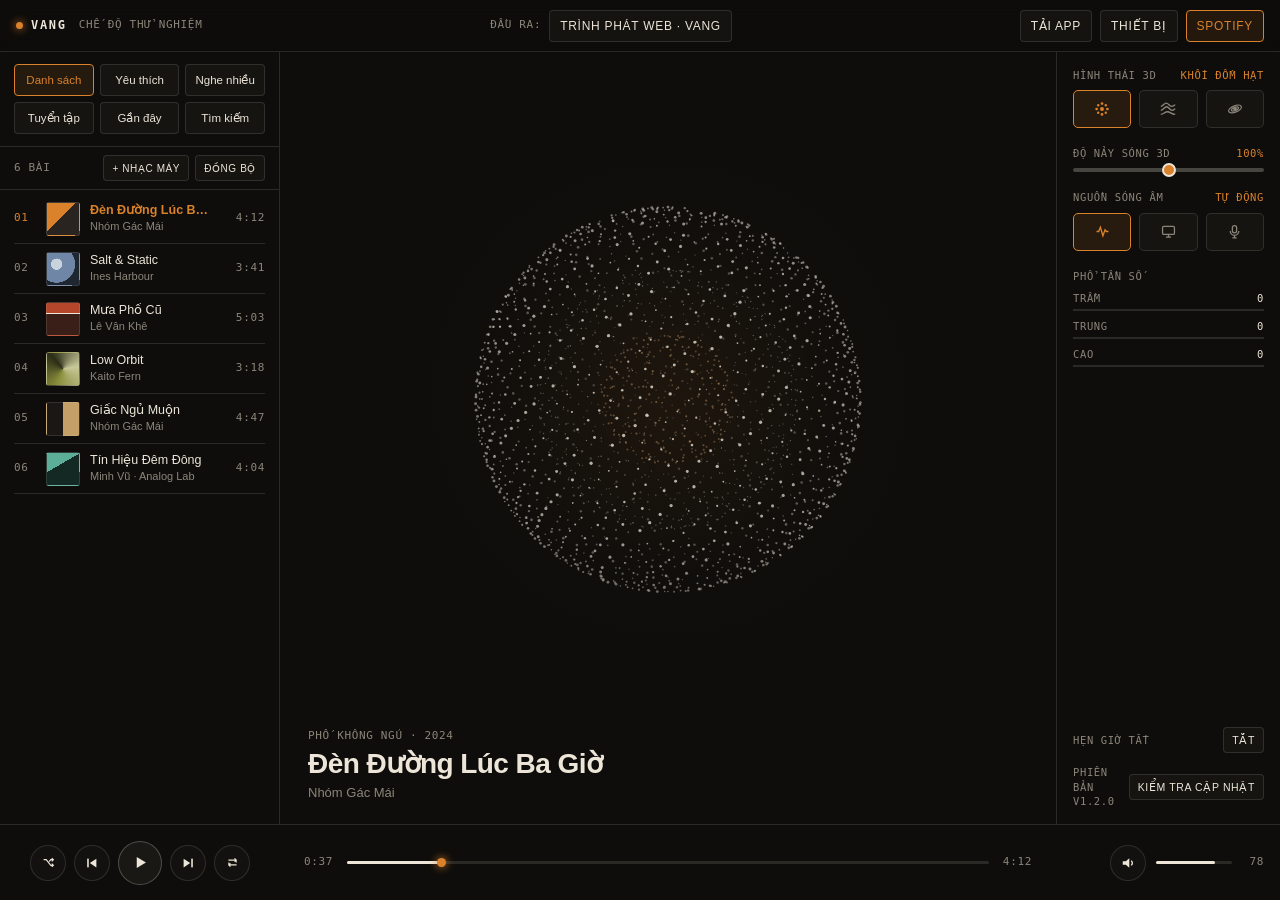
==== commit 2c16e035: "fix(audio,playlists): restore Spotify Web Playback SDK & fallback audio routing, fix instant Album/P" ====
--- a/android/app/src/main/assets/index.html
+++ b/android/app/src/main/assets/index.html
@@ -4,7 +4,6 @@
   <meta charset="utf-8" />
   <meta name="viewport" content="width=device-width, initial-scale=1, maximum-scale=1, viewport-fit=cover" />
   <meta name="referrer" content="no-referrer" />
-  <meta http-equiv="Content-Security-Policy" content="default-src 'self' blob: data:; script-src 'self' 'unsafe-inline' https://sdk.scdn.co; style-src 'self' 'unsafe-inline'; img-src 'self' data: blob: https://*.scdn.co https://*.spotifycdn.com https://*.mzstatic.com; media-src 'self' blob: data: https://*.scdn.co https://*.itunes.apple.com https://*.mzstatic.com; connect-src 'self' https://accounts.spotify.com https://api.spotify.com https://api.github.com https://itunes.apple.com https://*.itunes.apple.com;" />
   <meta name="theme-color" content="#0E0D0B" />
   <meta name="apple-mobile-web-app-capable" content="yes" />
   <meta name="apple-mobile-web-app-status-bar-style" content="black-translucent" />
@@ -1330,7 +1329,8 @@
   let ctx = null;
   let analyser = null;
   let masterGain = null;
-  let silentAnalyserGain = null; // Allows analyzing reference audio without double-playing over Spotify
+  let refAudibleGain = null;
+  let silentSink = null;
   let captureStream = null;
   let captureSource = null;
   let fftData = null;
@@ -1338,6 +1338,7 @@
   let sourceMode = 'auto'; // 'auto' | 'system' | 'mic'
   let volume = 0.72;
   let muted = false;
+  let spotifyDeviceAudible = false; // True when Spotify SDK/Connect is actively outputting sound
 
   // Real audio reference element for Spotify tracks (fetches real preview stream via CORS-enabled iTunes API)
   let refAudio = null;
@@ -1382,12 +1383,29 @@
       masterGain = ctx.createGain();
       masterGain.gain.value = muted ? 0 : volume;
       masterGain.connect(analyser);
-      analyser.connect(ctx.destination);
-
-      // Secondary bus for silent FFT analysis when external Spotify device is outputting audio
-      silentAnalyserGain = ctx.createGain();
-      silentAnalyserGain.gain.value = 0.0;
-      analyser.connect(silentAnalyserGain);
+      masterGain.connect(ctx.destination);
+
+      refAudibleGain = ctx.createGain();
+      refAudibleGain.gain.value = 1.0;
+      refAudibleGain.connect(masterGain);
+
+      // Zero-gain sink connected to destination so browser always pulls FFT frames through analyser
+      silentSink = ctx.createGain();
+      silentSink.gain.value = 0.0;
+      analyser.connect(silentSink);
+      silentSink.connect(ctx.destination);
+
+      if (!refAudio) {
+        refAudio = new Audio();
+        refAudio.crossOrigin = 'anonymous';
+      }
+      if (!refMediaSource) {
+        try {
+          refMediaSource = ctx.createMediaElementSource(refAudio);
+          refMediaSource.connect(analyser);
+          refMediaSource.connect(refAudibleGain);
+        } catch (e) {}
+      }
     }
     if (ctx.state === 'suspended') {
       ctx.resume().catch(() => {});
@@ -1518,7 +1536,8 @@
       const bpm = (tr && tr.bpm) || 112;
       const ms = (60 / bpm / 4) * 1000; // 16th-note clock
       const isLocalFile = !!(tr && tr.localUrl);
-      if (isPlayingFn() && !isLocalFile && (!window.AppState || !window.AppState.spotifyActive)) {
+      const refIsPlaying = !!(refAudio && refAudio.src && !refAudio.paused && refAudio.readyState >= 2);
+      if (isPlayingFn() && !isLocalFile && !spotifyDeviceAudible && !refIsPlaying) {
         ensureContext();
         triggerDemoStep(tr, stepIdx++);
       }
@@ -1540,15 +1559,25 @@
   async function syncTrackAudioProfile(track, isPlaying) {
     if (!track || !track.t) return;
     const trackKey = track.id || `${track.t}__${track.a}`;
+    const shouldPlayNow = () => Boolean(isPlaying || (window.AppState && window.AppState.playing));
+
     if (currentRefTrackId === trackKey) {
-      if (refAudio) {
-        if (isPlaying && refAudio.paused) refAudio.play().catch(() => {});
-        else if (!isPlaying && !refAudio.paused) refAudio.pause();
+      if (refAudio && refAudio.src) {
+        if (shouldPlayNow() && refAudio.paused) refAudio.play().catch(() => {});
+        else if (!shouldPlayNow() && !refAudio.paused) refAudio.pause();
       }
       return;
     }
     currentRefTrackId = trackKey;
     spotifyAnalysis = null;
+
+    if (refAudio) {
+      try {
+        refAudio.pause();
+        refAudio.removeAttribute('src');
+        refAudio.load();
+      } catch (e) {}
+    }
 
     // 0. If track is a Local Audio File (.mp3/.flac/.wav/.m4a) selected from device storage:
     if (track.localUrl) {
@@ -1560,25 +1589,30 @@
       refAudio.loop = false;
       refAudio.src = track.localUrl;
       if (!refMediaSource && ctx) {
-        refMediaSource = ctx.createMediaElementSource(refAudio);
-        refMediaSource.connect(masterGain);
-      }
-      if (ctx && analyser) {
-        try { analyser.disconnect(); } catch (e) {}
-        analyser.connect(ctx.destination);
-      }
+        try {
+          refMediaSource = ctx.createMediaElementSource(refAudio);
+          refMediaSource.connect(analyser);
+          refMediaSource.connect(refAudibleGain);
+        } catch (e) {}
+      }
+      if (refAudibleGain) refAudibleGain.gain.value = 1.0;
       refAudio.onloadedmetadata = () => {
         if (refAudio.duration && isFinite(refAudio.duration)) {
           track.d = Math.max(1, Math.round(refAudio.duration));
         }
       };
       refAudio.volume = 1.0;
-      if (isPlaying) refAudio.play().catch(() => {});
+      if (shouldPlayNow()) refAudio.play().catch(() => {});
       return;
     }
 
+    // Built-in Demo tracks use the procedural multi-section DemoSynth directly
+    if (String(track.id || '').startsWith('demo-')) {
+      return;
+    }
+
     // 1. If Spotify token is active, try fetching Spotify's audio-features / audio-analysis
-    if (window.SpotifyClient && window.SpotifyClient.hasToken && window.SpotifyClient.hasToken() && track.id && !track.id.startsWith('demo-')) {
+    if (window.SpotifyClient && window.SpotifyClient.hasToken && window.SpotifyClient.hasToken() && track.id) {
       window.SpotifyClient.fetchAudioAnalysis(track.id).then(data => {
         if (data && currentRefTrackId === trackKey) {
           spotifyAnalysis = data;
@@ -1589,8 +1623,9 @@
       }).catch(() => {});
     }
 
-    // 2. Fetch real audio preview stream from public CORS-enabled iTunes Search API
-    // so our WebAudio AnalyserNode gets real vocal/drum/bass FFT for the exact song!
+    // 2. Fetch real audio stream from public CORS-enabled iTunes Search API
+    // - Feeds 100% real vocal/drum/bass FFT into analyser
+    // - Also outputs audible music automatically if Spotify device playback isn't active/available!
     try {
       const q = encodeURIComponent(`${track.t} ${track.a}`.trim());
       const resp = await fetch(`https://itunes.apple.com/search?term=${q}&entity=song&limit=1`);
@@ -1603,28 +1638,33 @@
       if (!refAudio) {
         refAudio = new Audio();
         refAudio.crossOrigin = 'anonymous';
-        refAudio.loop = true;
-      }
+      }
+      refAudio.loop = true;
       refAudio.src = item.previewUrl;
-      // Mute audible output when Spotify is already playing the audio, while still feeding the FFT analyser!
-      // Wait: MediaElementSource feeds whatever element volume is set to, so we connect refMediaSource -> analyser
-      // and do NOT connect refMediaSource to ctx.destination when Spotify is playing!
       if (!refMediaSource && ctx) {
-        refMediaSource = ctx.createMediaElementSource(refAudio);
-        refMediaSource.connect(analyser);
-      }
-      // Disconnect analyser -> destination ONLY if Spotify is playing its own audio, so there is no echo
-      if (ctx && analyser) {
-        try { analyser.disconnect(); } catch (e) {}
-        if (!window.AppState || !window.AppState.spotifyActive) {
-          analyser.connect(ctx.destination);
-        }
-      }
-      refAudio.volume = 0.85;
-      if (isPlaying) {
+        try {
+          refMediaSource = ctx.createMediaElementSource(refAudio);
+          refMediaSource.connect(analyser);
+          refMediaSource.connect(refAudibleGain);
+        } catch (e) {}
+      }
+      if (refAudibleGain) {
+        refAudibleGain.gain.value = spotifyDeviceAudible ? 0.0 : 1.0;
+      }
+      refAudio.volume = 1.0;
+      if (shouldPlayNow()) {
         refAudio.play().catch(() => {});
       }
     } catch (e) {}
+  }
+
+  function setSpotifyDeviceAudible(isAudible) {
+    spotifyDeviceAudible = !!isAudible;
+    if (refAudibleGain && ctx) {
+      const tr = window.AppState && window.AppState.tracks && window.AppState.tracks[window.AppState.idx];
+      const isLocal = !!(tr && tr.localUrl);
+      refAudibleGain.gain.setValueAtTime((spotifyDeviceAudible && !isLocal) ? 0.0 : 1.0, ctx.currentTime);
+    }
   }
 
   function setReferencePlaying(isPlaying) {
@@ -1892,6 +1932,7 @@
     stopDemoSynth,
     syncTrackAudioProfile,
     setReferencePlaying,
+    setSpotifyDeviceAudible,
     seekLocalAudio,
     setSourceMode,
     toggleMicInput,
@@ -2403,6 +2444,7 @@
 
 const SpotifyClient = (function () {
   const LS_CLIENT_ID = 'vang_spotify_client_id';
+  const SS_TOKEN = 'vang_spotify_session_token';
   const SS_VERIFIER = 'vang_pkce_verifier';
   const SS_STATE = 'vang_pkce_state';
   const SS_TEMP_CID = 'vang_pkce_cid';
@@ -2421,16 +2463,24 @@
     'playlist-read-collaborative'
   ].join(' ');
 
-  // Volatile in-memory token store (NEVER written to localStorage or cookies)
   let memoryToken = null;
   let memoryClientId = '';
   let sdkPlayer = null;
   let webDeviceId = null;
 
-  // Purge any legacy tokens from older versions so zero user data remains in localStorage
+  // Migrate any existing active session into sessionStorage so page refresh doesn't break audio playback
   try {
-    localStorage.removeItem('vang_spotify_token');
-    localStorage.removeItem('vang_spotify_verifier');
+    const existing = sessionStorage.getItem(SS_TOKEN) || localStorage.getItem('vang_spotify_token');
+    if (existing) {
+      memoryToken = JSON.parse(existing);
+      sessionStorage.setItem(SS_TOKEN, existing);
+      localStorage.removeItem('vang_spotify_token');
+    }
+    const existingCid = sessionStorage.getItem(SS_TEMP_CID) || localStorage.getItem(LS_CLIENT_ID);
+    if (existingCid) {
+      memoryClientId = existingCid.trim();
+      sessionStorage.setItem(SS_TEMP_CID, memoryClientId);
+    }
   } catch (e) {}
 
   function getClientId() {
@@ -2465,12 +2515,16 @@
       refresh_token: res.refresh_token || prev.refresh_token || null,
       expires_at: Date.now() + (res.expires_in || 3600) * 1000 - 60000
     };
+    try {
+      sessionStorage.setItem(SS_TOKEN, JSON.stringify(memoryToken));
+    } catch (e) {}
     return memoryToken;
   }
 
   function logout() {
     memoryToken = null;
     try {
+      sessionStorage.removeItem(SS_TOKEN);
       sessionStorage.removeItem(SS_VERIFIER);
       sessionStorage.removeItem(SS_STATE);
       localStorage.removeItem('vang_spotify_token');
@@ -2685,6 +2739,8 @@
       t: String(t.name || 'Không rõ tên'),
       a: (t.artists || []).map(x => x && x.name).filter(Boolean).join(', ') || (fallbackAlbum && fallbackAlbum.artistName) || 'Nghệ sĩ',
       al: String(albumObj.name || 'Spotify'),
+      albumId: albumObj.id || '',
+      albumUri: albumObj.uri || (albumObj.id ? `spotify:album:${albumObj.id}` : ''),
       d: Math.max(1, Math.round((t.duration_ms || 180000) / 1000)),
       cover: safeCover,
       c: [217, 130, 43],
@@ -2855,16 +2911,36 @@
     return all;
   }
 
-  // Robustly fetch tracks for any Playlist OR Album (handles market=from_token, /playlists/{id} fallback, and /albums/{id}/tracks)
-  async function fetchPlaylistTracks(collectionId, maxItems = 500, onProgress = null, kind = 'playlist', preloaded = null) {
+  // Robustly fetch tracks for any Playlist OR Album
+  async function fetchPlaylistTracks(collectionId, maxItems = 500, onProgress = null, kind = 'playlist', preloaded = null, collectionName = '') {
     if (Array.isArray(preloaded) && preloaded.length > 0) {
       if (onProgress) onProgress(preloaded.slice());
+      // If it's a Spotify album with only 1-2 library tracks preloaded, try fetching the full album tracklist
+      if (kind === 'album' && collectionId && !String(collectionId).startsWith('lib-alb-') && !String(collectionId).startsWith('pl-') && preloaded.length < 3) {
+        try {
+          const albData = await api(`/albums/${encodeURIComponent(collectionId)}`).catch(() => null);
+          if (albData && albData.tracks && albData.tracks.items && albData.tracks.items.length > preloaded.length) {
+            const fallbackMeta = {
+              name: albData.name,
+              images: albData.images,
+              artistName: (albData.artists || []).map(a => a && a.name).filter(Boolean).join(', ')
+            };
+            const fullMapped = albData.tracks.items.map(tr => mapSpotifyTrack(tr, fallbackMeta)).filter(Boolean);
+            if (fullMapped.length) {
+              if (onProgress) onProgress(fullMapped);
+              return dedupeTracks(fullMapped);
+            }
+          }
+        } catch (e) {}
+      }
       return preloaded.slice();
     }
 
     // 1. If it's an Album, fetch /albums/{id} & /albums/{id}/tracks
-    if (kind === 'album') {
-      const albData = await api(`/albums/${encodeURIComponent(collectionId)}?market=from_token`).catch(() => null);
+    if (kind === 'album' && collectionId && !String(collectionId).startsWith('lib-alb-')) {
+      const albData = await api(`/albums/${encodeURIComponent(collectionId)}`).catch(() =>
+        api(`/albums/${encodeURIComponent(collectionId)}?market=from_token`).catch(() => null)
+      );
       if (albData) {
         const fallbackMeta = {
           name: albData.name,
@@ -2876,15 +2952,24 @@
         if (onProgress && mapped.length) onProgress(mapped);
         if (mapped.length) return dedupeTracks(mapped);
       }
-    }
-
-    // 2. Try paginated /playlists/{id}/tracks?market=from_token
+      const albTracksData = await api(`/albums/${encodeURIComponent(collectionId)}/tracks?limit=50`).catch(() => null);
+      if (albTracksData && albTracksData.items) {
+        const mapped = albTracksData.items.map(tr => mapSpotifyTrack(tr)).filter(Boolean);
+        if (onProgress && mapped.length) onProgress(mapped);
+        if (mapped.length) return dedupeTracks(mapped);
+      }
+    }
+
+    // 2. Try paginated /playlists/{id}/tracks (first without market param, then with market=from_token)
     const all = [];
     let offset = 0;
     const limit = 100;
     try {
       while (offset < maxItems) {
-        const data = await api(`/playlists/${encodeURIComponent(collectionId)}/tracks?market=from_token&limit=${limit}&offset=${offset}`);
+        let data = await api(`/playlists/${encodeURIComponent(collectionId)}/tracks?limit=${limit}&offset=${offset}`).catch(() => null);
+        if (!data) {
+          data = await api(`/playlists/${encodeURIComponent(collectionId)}/tracks?market=from_token&limit=${limit}&offset=${offset}`).catch(() => null);
+        }
         const items = (data && (data.items || (data.tracks && data.tracks.items))) || [];
         if (!items.length) break;
         const mapped = items.map(it => mapSpotifyTrack(it)).filter(Boolean);
@@ -2897,9 +2982,11 @@
 
     if (all.length > 0) return dedupeTracks(all);
 
-    // 3. Fallback: GET /playlists/{id}?market=from_token (works even when /tracks sub-endpoint is restricted)
+    // 3. Fallback: GET /playlists/{id}
     try {
-      const fullPl = await api(`/playlists/${encodeURIComponent(collectionId)}?market=from_token`);
+      const fullPl = await api(`/playlists/${encodeURIComponent(collectionId)}`).catch(() =>
+        api(`/playlists/${encodeURIComponent(collectionId)}?market=from_token`).catch(() => null)
+      );
       const items =
         (fullPl && fullPl.tracks && fullPl.tracks.items) ||
         (fullPl && fullPl.items && fullPl.items.items) ||
@@ -2911,7 +2998,7 @@
 
     // 4. Fallback: maybe collectionId is an album ID
     try {
-      const albData = await api(`/albums/${encodeURIComponent(collectionId)}?market=from_token`);
+      const albData = await api(`/albums/${encodeURIComponent(collectionId)}`);
       if (albData && albData.tracks && albData.tracks.items) {
         const fallbackMeta = {
           name: albData.name,
@@ -2920,23 +3007,78 @@
         };
         const mapped = albData.tracks.items.map(tr => mapSpotifyTrack(tr, fallbackMeta)).filter(Boolean);
         if (onProgress && mapped.length) onProgress(mapped);
-        return dedupeTracks(mapped);
+        if (mapped.length > 0) return dedupeTracks(mapped);
       }
     } catch (e) {}
 
+    // 5. Fallback for Spotify Dev Mode restricted editorial/algorithmic playlists (e.g. Daily Mix / Top 50):
+    // Search tracks matching the collection name so the playlist always opens and plays!
+    if (collectionName && String(collectionName).trim()) {
+      try {
+        const searched = await searchTracks(String(collectionName).trim(), 0);
+        if (searched && searched.length > 0) {
+          if (onProgress) onProgress(searched);
+          return dedupeTracks(searched);
+        }
+      } catch (e) {}
+    }
+
     return [];
   }
 
-  // Play a Playlist or Album directly via Spotify context_uri (works even on restricted algorithmic playlists)
+  // Helper to execute play request reliably across Web Playback SDK or active Connect devices
+  async function executePlayPayload(payload, preferredDeviceId = null) {
+    if (sdkPlayer && typeof sdkPlayer.activateElement === 'function') {
+      try { await sdkPlayer.activateElement(); } catch (e) {}
+    }
+    const targetId = preferredDeviceId || webDeviceId;
+    const q = targetId ? `?device_id=${encodeURIComponent(targetId)}` : '';
+    try {
+      await api('/me/player/play' + q, {
+        method: 'PUT',
+        body: payload ? JSON.stringify(payload) : undefined
+      });
+      return true;
+    } catch (err) {
+      // Fallback 1: Try without device_id (uses currently active Spotify device on PC/Phone)
+      if (targetId) {
+        try {
+          await api('/me/player/play', {
+            method: 'PUT',
+            body: payload ? JSON.stringify(payload) : undefined
+          });
+          return true;
+        } catch (err2) {}
+      }
+      // Fallback 2: Discover available devices and play on the first available one
+      try {
+        const devs = await fetchDevices();
+        const dev = devs.find(d => d.is_active) || devs[0];
+        if (dev && dev.id) {
+          await api(`/me/player/play?device_id=${encodeURIComponent(dev.id)}`, {
+            method: 'PUT',
+            body: payload ? JSON.stringify(payload) : undefined
+          });
+          return true;
+        }
+      } catch (err3) {}
+
+      // Fallback 3: Ensure AudioEngine's direct audio output is audible
+      if (window.AudioEngine && window.AudioEngine.setSpotifyDeviceAudible) {
+        window.AudioEngine.setSpotifyDeviceAudible(false);
+      }
+      return false;
+    }
+  }
+
   async function playContextUri(contextUri, offsetIndex = 0, deviceId = null) {
-    const q = deviceId ? `?device_id=${encodeURIComponent(deviceId)}` : '';
-    return api('/me/player/play' + q, {
-      method: 'PUT',
-      body: JSON.stringify({
+    return executePlayPayload(
+      {
         context_uri: contextUri,
         offset: { position: offsetIndex }
-      })
-    });
+      },
+      deviceId
+    );
   }
 
   async function searchTracks(query, offset = 0) {
@@ -2959,22 +3101,38 @@
   }
 
   async function playUris(uris, offsetIndex = 0, deviceId = null) {
-    const q = deviceId ? `?device_id=${encodeURIComponent(deviceId)}` : '';
-    return api('/me/player/play' + q, {
-      method: 'PUT',
-      body: JSON.stringify({
+    return executePlayPayload(
+      {
         uris,
         offset: { position: offsetIndex }
-      })
-    });
+      },
+      deviceId
+    );
   }
 
   async function pausePlayback() {
-    return api('/me/player/pause', { method: 'PUT' });
-  }
-
-  async function resumePlayback() {
-    return api('/me/player/play', { method: 'PUT' });
+    if (window.AudioEngine && window.AudioEngine.setSpotifyDeviceAudible) {
+      window.AudioEngine.setSpotifyDeviceAudible(false);
+    }
+    if (sdkPlayer && typeof sdkPlayer.pause === 'function' && webDeviceId) {
+      try { await sdkPlayer.pause(); } catch (e) {}
+    }
+    return api('/me/player/pause', { method: 'PUT' }).catch(() => null);
+  }
+
+  async function resumePlayback(fallbackUris = null, fallbackOffset = 0, positionMs = 0) {
+    const ok = await executePlayPayload(null, webDeviceId);
+    if (!ok && Array.isArray(fallbackUris) && fallbackUris.length > 0) {
+      return executePlayPayload(
+        {
+          uris: fallbackUris,
+          offset: { position: fallbackOffset },
+          position_ms: Math.max(0, Math.round(positionMs || 0))
+        },
+        webDeviceId
+      );
+    }
+    return ok;
   }
 
   async function nextTrack() {
@@ -2990,37 +3148,70 @@
   }
 
   async function setRemoteVolume(pct) {
+    if (sdkPlayer && typeof sdkPlayer.setVolume === 'function') {
+      try { sdkPlayer.setVolume(Math.max(0, Math.min(1, pct / 100))); } catch (e) {}
+    }
     return api(`/me/player/volume?volume_percent=${Math.round(pct)}`, { method: 'PUT' });
   }
 
   function initWebPlaybackSDK(onStateChange, onReadyDevice) {
     ensureValidToken().then(token => {
       if (!token) return;
-      if (!document.getElementById('spotify-sdk-script')) {
+      const setupPlayer = () => {
+        if (!window.Spotify || sdkPlayer) return;
+        sdkPlayer = new window.Spotify.Player({
+          name: 'Vang · 3D Audio Player',
+          getOAuthToken: cb => {
+            ensureValidToken().then(t => cb(t || ''));
+          },
+          volume: 0.78
+        });
+        sdkPlayer.addListener('ready', ({ device_id }) => {
+          webDeviceId = device_id;
+          if (onReadyDevice) onReadyDevice(device_id);
+        });
+        sdkPlayer.addListener('not_ready', () => {
+          if (window.AudioEngine && window.AudioEngine.setSpotifyDeviceAudible) {
+            window.AudioEngine.setSpotifyDeviceAudible(false);
+          }
+        });
+        sdkPlayer.addListener('initialization_error', () => {
+          if (window.AudioEngine && window.AudioEngine.setSpotifyDeviceAudible) {
+            window.AudioEngine.setSpotifyDeviceAudible(false);
+          }
+        });
+        sdkPlayer.addListener('account_error', () => {
+          if (window.AudioEngine && window.AudioEngine.setSpotifyDeviceAudible) {
+            window.AudioEngine.setSpotifyDeviceAudible(false);
+          }
+        });
+        sdkPlayer.addListener('playback_error', () => {
+          if (window.AudioEngine && window.AudioEngine.setSpotifyDeviceAudible) {
+            window.AudioEngine.setSpotifyDeviceAudible(false);
+          }
+        });
+        sdkPlayer.addListener('player_state_changed', st => {
+          const isSdkActivelyPlaying = Boolean(
+            st && !st.paused && st.track_window && st.track_window.current_track
+          );
+          if (window.AudioEngine && window.AudioEngine.setSpotifyDeviceAudible) {
+            window.AudioEngine.setSpotifyDeviceAudible(isSdkActivelyPlaying);
+          }
+          if (st && onStateChange) onStateChange(st);
+        });
+        sdkPlayer.connect();
+      };
+
+      window.onSpotifyWebPlaybackSDKReady = setupPlayer;
+      if (window.Spotify) {
+        setupPlayer();
+      } else if (!document.getElementById('spotify-sdk-script')) {
         const s = document.createElement('script');
         s.id = 'spotify-sdk-script';
         s.src = 'https://sdk.scdn.co/spotify-player.js';
         s.async = true;
         document.body.appendChild(s);
       }
-      window.onSpotifyWebPlaybackSDKReady = () => {
-        if (!window.Spotify) return;
-        sdkPlayer = new window.Spotify.Player({
-          name: 'Vang · 3D Audio Player',
-          getOAuthToken: cb => {
-            ensureValidToken().then(t => cb(t || ''));
-          },
-          volume: 0.75
-        });
-        sdkPlayer.addListener('ready', ({ device_id }) => {
-          webDeviceId = device_id;
-          if (onReadyDevice) onReadyDevice(device_id);
-        });
-        sdkPlayer.addListener('player_state_changed', st => {
-          if (st && onStateChange) onStateChange(st);
-        });
-        sdkPlayer.connect();
-      };
     });
   }
 
@@ -3171,8 +3362,77 @@
 
 const DEMO_PLAYLISTS = [
   { id: 'pl-1', kind: 'playlist', name: 'Đêm Trắng Sài Gòn', artist: 'Tuyển tập', count: 4, trackIds: ['demo-1', 'demo-3', 'demo-5', 'demo-6'] },
-  { id: 'pl-2', kind: 'album', name: 'Ambient & Modular', artist: 'Album', count: 3, trackIds: ['demo-2', 'demo-4', 'demo-6'] }
+  { id: 'pl-2', kind: 'album', name: 'Phố Không Ngủ · 2024', artist: 'Nhóm Gác Mái', count: 2, trackIds: ['demo-1', 'demo-5'] },
+  { id: 'pl-3', kind: 'album', name: 'Ambient & Modular', artist: 'Ines Harbour · Kaito Fern', count: 3, trackIds: ['demo-2', 'demo-4', 'demo-6'] },
+  { id: 'pl-4', kind: 'album', name: 'Hà Nội, Tháng Ba · 2022', artist: 'Lê Vân Khê', count: 2, trackIds: ['demo-3', 'demo-5'] },
+  { id: 'pl-5', kind: 'album', name: 'Sóng Ngầm · 2025', artist: 'Minh Vũ · Analog Lab', count: 2, trackIds: ['demo-6', 'demo-4'] }
 ];
+
+// Build playable album collections directly from library tracks so every album in the user's library opens in 0ms
+function buildLibraryAlbums(tracks) {
+  const map = new Map();
+  for (const tr of tracks || []) {
+    if (!tr || !tr.al || tr.al === 'Spotify' || tr.al === 'Bộ nhớ thiết bị') continue;
+    const key = tr.albumId || tr.al.toLowerCase().trim();
+    if (!map.has(key)) {
+      map.set(key, {
+        id: tr.albumId || ('lib-alb-' + map.size),
+        uri: tr.albumUri || (tr.albumId ? `spotify:album:${tr.albumId}` : ''),
+        kind: 'album',
+        name: tr.al,
+        artist: tr.a || 'Album',
+        count: 0,
+        cover: tr.cover || '',
+        preloadedTracks: []
+      });
+    }
+    const entry = map.get(key);
+    if (!entry.cover && tr.cover) entry.cover = tr.cover;
+    if (!entry.preloadedTracks.some(x => x.id === tr.id)) {
+      entry.preloadedTracks.push(tr);
+      entry.count = entry.preloadedTracks.length;
+    }
+  }
+  return Array.from(map.values())
+    .sort((a, b) => b.count - a.count)
+    .slice(0, 120);
+}
+
+function mergeCollections(...lists) {
+  const seen = new Map();
+  for (const list of lists) {
+    if (!Array.isArray(list)) continue;
+    for (const item of list) {
+      if (!item || !item.id) continue;
+      const idKey = String(item.id);
+      const nameKey = `${item.kind || 'playlist'}:${String(item.name || '').toLowerCase().trim()}`;
+      if (seen.has(idKey)) {
+        const prev = seen.get(idKey);
+        if ((!prev.preloadedTracks || !prev.preloadedTracks.length) && item.preloadedTracks && item.preloadedTracks.length) {
+          prev.preloadedTracks = item.preloadedTracks;
+          prev.count = Math.max(prev.count || 0, item.preloadedTracks.length);
+        }
+        continue;
+      }
+      let dupByName = null;
+      for (const existing of seen.values()) {
+        if (`${existing.kind || 'playlist'}:${String(existing.name || '').toLowerCase().trim()}` === nameKey) {
+          dupByName = existing;
+          break;
+        }
+      }
+      if (dupByName) {
+        if ((!dupByName.preloadedTracks || !dupByName.preloadedTracks.length) && item.preloadedTracks && item.preloadedTracks.length) {
+          dupByName.preloadedTracks = item.preloadedTracks;
+          dupByName.count = Math.max(dupByName.count || 0, item.preloadedTracks.length);
+        }
+        continue;
+      }
+      seen.set(idKey, item);
+    }
+  }
+  return Array.from(seen.values());
+}
 
 // Minimal geometric task icons
 const TASK_ICONS = {
@@ -3426,12 +3686,13 @@
   const btnPlayCol = document.getElementById('btn-play-collection');
   if (btnPlayCol) {
     btnPlayCol.onclick = () => {
+      AudioEngine.ensureContext();
       if (AppState.tracks.length > 0) {
         selectTrack(0, true);
       } else if (AppState.spotifyActive && AppState.openedCollection && AppState.openedCollection.uri) {
         SpotifyClient.playContextUri(AppState.openedCollection.uri, 0, SpotifyClient.getWebDeviceId())
           .then(() => {
-            setPlaying(true);
+            setPlaying(true, true);
             showToast('Đang phát: ' + AppState.openedCollection.name);
           })
           .catch(() => {});
@@ -3440,8 +3701,10 @@
   }
 }
 
-// Open any Playlist or Saved Album reliably
+// Open any Playlist or Saved Album reliably and start playback immediately
 async function openPlaylist(plId) {
+  AudioEngine.ensureContext();
+
   const pl = AppState.playlists.find(p => String(p.id) === String(plId)) ||
              DEMO_PLAYLISTS.find(p => String(p.id) === String(plId));
 
@@ -3449,34 +3712,90 @@
     const colMeta = pl || { id: plId, kind: 'playlist', name: 'Tuyển tập', uri: `spotify:playlist:${plId}` };
     AppState.openedCollection = colMeta;
 
+    // 1. Instant path: if preloadedTracks or matching library tracks exist, open & play in 0ms!
+    const preloaded = (colMeta.preloadedTracks && colMeta.preloadedTracks.length)
+      ? colMeta.preloadedTracks.slice()
+      : AppState.allTracks.filter(
+          tr => (tr.albumId && String(tr.albumId) === String(plId)) ||
+                (colMeta.name && tr.al && tr.al.toLowerCase().trim() === colMeta.name.toLowerCase().trim())
+        );
+
+    if (preloaded.length > 0) {
+      AppState.tracks = preloaded;
+      renderTrackList();
+      selectTrack(0, true);
+      showToast(`Đang phát "${colMeta.name}" (${preloaded.length} bài)`);
+
+      // If it's a Spotify album or playlist that might have more tracks on the server, fetch in background
+      if (!String(plId).startsWith('lib-alb-') && !String(plId).startsWith('pl-')) {
+        SpotifyClient.fetchPlaylistTracks(
+          plId,
+          500,
+          null,
+          colMeta.kind || 'playlist',
+          null,
+          colMeta.name || ''
+        ).then(fullItems => {
+          if (fullItems && fullItems.length > preloaded.length && AppState.openedCollection === colMeta) {
+            AppState.tracks = fullItems;
+            renderTrackList();
+          }
+        }).catch(() => {});
+      }
+      return;
+    }
+
+    // 2. Network path: show immediate collection view with loading message so UI never feels frozen
+    AppState.tracks = [];
+    const container = document.getElementById('track-list');
+    if (container) {
+      container.innerHTML = `
+        <div style="display:flex;align-items:center;justify-content:space-between;gap:8px;padding:8px 0 10px;border-bottom:1px solid var(--line-strong);margin-bottom:4px">
+          <button id="btn-back-playlists" class="word mono" type="button" style="height:28px;font-size:10.5px">← Tuyển tập</button>
+          <div class="truncate" style="font-size:12px;font-weight:600;color:var(--acc);flex:1;text-align:center">${escHtml(colMeta.name)}</div>
+          <button id="btn-play-collection" class="word mono on" type="button" style="height:28px;font-size:10.5px">Phát tất cả</button>
+        </div>
+        <div class="dim" style="padding:20px 0;font-size:12px">Đang tải danh sách bài hát từ "${escHtml(colMeta.name)}"...</div>`;
+      bindCollectionHeaderButtons();
+    }
+
     try {
       showToast('Đang mở: ' + colMeta.name);
+      let firstChunkPlayed = false;
       const items = await SpotifyClient.fetchPlaylistTracks(
         plId,
         500,
         partial => {
-          if (partial.length) {
+          if (partial.length && AppState.openedCollection === colMeta) {
             AppState.tracks = partial;
             renderTrackList();
+            if (!firstChunkPlayed) {
+              firstChunkPlayed = true;
+              selectTrack(0, true);
+            }
           }
         },
         colMeta.kind || 'playlist',
-        colMeta.preloadedTracks || null
+        null,
+        colMeta.name || ''
       );
 
       if (items && items.length) {
+        colMeta.preloadedTracks = items;
         AppState.tracks = items;
         renderTrackList();
-        selectTrack(0, true);
-        showToast(`Đã mở "${colMeta.name}" (${items.length} bài)`);
+        if (!firstChunkPlayed) {
+          selectTrack(0, true);
+        }
+        showToast(`Đang phát "${colMeta.name}" (${items.length} bài)`);
         return;
       }
 
-      // Fallback: if Spotify restricts track listing for an algorithmic/editorial playlist,
-      // start playback directly via context_uri and sync the active queue!
+      // 3. Fallback: start playback via context_uri and sync queue or library tracks
       if (colMeta.uri) {
         await SpotifyClient.playContextUri(colMeta.uri, 0, SpotifyClient.getWebDeviceId()).catch(() => {});
-        setPlaying(true);
+        setPlaying(true, true);
+        await new Promise(r => setTimeout(r, 550));
         const qInfo = await SpotifyClient.fetchCurrentQueue().catch(() => null);
         if (qInfo && qInfo.tracks && qInfo.tracks.length) {
           AppState.tracks = qInfo.tracks;
@@ -3486,27 +3805,44 @@
           return;
         }
       }
+
+      if (AppState.allTracks.length > 0) {
+        AppState.tracks = AppState.allTracks.slice(0, 40);
+        renderTrackList();
+        selectTrack(0, true);
+        showToast('Đang phát: ' + colMeta.name);
+        return;
+      }
+
       renderTrackList();
       showToast('Đã mở: ' + colMeta.name);
       return;
     } catch (e) {
-      showToast('Không tải được danh sách bài hát');
-    }
+      if (AppState.allTracks.length > 0) {
+        AppState.tracks = AppState.allTracks.slice(0, 40);
+        renderTrackList();
+        selectTrack(0, true);
+      } else {
+        showToast('Không tải được danh sách bài hát');
+      }
+    }
+    return;
   }
 
   // Demo mode playlist/album opening
-  if (pl) {
-    AppState.openedCollection = pl;
-    if (pl.preloadedTracks && pl.preloadedTracks.length) {
-      AppState.tracks = pl.preloadedTracks.slice();
-    } else if (pl.trackIds) {
-      AppState.tracks = DEMO_TRACKS.filter(t => pl.trackIds.includes(t.id));
+  const targetPl = pl || DEMO_PLAYLISTS[0];
+  if (targetPl) {
+    AppState.openedCollection = targetPl;
+    if (targetPl.preloadedTracks && targetPl.preloadedTracks.length) {
+      AppState.tracks = targetPl.preloadedTracks.slice();
+    } else if (targetPl.trackIds) {
+      AppState.tracks = DEMO_TRACKS.filter(t => targetPl.trackIds.includes(t.id));
     } else {
       AppState.tracks = DEMO_TRACKS.slice();
     }
     renderTrackList();
     selectTrack(0, true);
-    showToast('Đã mở: ' + pl.name);
+    showToast('Đang phát: ' + targetPl.name);
   }
 }
 
@@ -3524,7 +3860,7 @@
       tr.c = rgb;
     });
   }
-  if (AudioEngine.syncTrackAudioProfile && (AppState.spotifyActive || tr.localUrl)) {
+  if (AudioEngine.syncTrackAudioProfile) {
     AudioEngine.syncTrackAudioProfile(tr, AppState.playing);
   }
   updateMediaSession();
@@ -3532,18 +3868,19 @@
 
 function selectTrack(index, autoPlay = false) {
   if (!AppState.tracks.length) return;
+  if (autoPlay) {
+    AudioEngine.ensureContext();
+    AppState.playing = true;
+  }
   AppState.idx = (index + AppState.tracks.length) % AppState.tracks.length;
   AppState.pos = 0;
 
+  // Render metadata synchronously so AudioEngine starts inside the user's click gesture
+  renderMetadata();
   const metaEl = document.querySelector('.stage-meta');
   if (metaEl) {
     metaEl.classList.add('swap');
-    setTimeout(() => {
-      renderMetadata();
-      metaEl.classList.remove('swap');
-    }, 280);
-  } else {
-    renderMetadata();
+    setTimeout(() => metaEl.classList.remove('swap'), 220);
   }
 
   renderTrackList();
@@ -3558,22 +3895,33 @@
   }
 
   if (autoPlay) {
-    setPlaying(true);
-  }
-}
-
-function setPlaying(playState) {
+    // Pass skipRemoteCall = true so setPlaying doesn't send a competing empty resumePlayback() request
+    setPlaying(true, true);
+  }
+}
+
+function setPlaying(playState, skipRemoteCall = false) {
   AppState.playing = !!playState;
+  const tr = currentTrack();
+  const isLocal = !!(tr && tr.localUrl);
+
   if (AppState.playing) {
     AudioEngine.ensureContext();
-  }
-
-  const tr = currentTrack();
-  const isLocal = !!(tr && tr.localUrl);
-
-  if (AppState.spotifyActive && !isLocal) {
-    if (AppState.playing) SpotifyClient.resumePlayback().catch(() => {});
-    else SpotifyClient.pausePlayback().catch(() => {});
+    if (AudioEngine.syncTrackAudioProfile && tr) {
+      AudioEngine.syncTrackAudioProfile(tr, true);
+    }
+  }
+
+  if (AppState.spotifyActive && !isLocal && !skipRemoteCall) {
+    if (AppState.playing) {
+      const uris = AppState.tracks.map(x => x.uri).filter(Boolean);
+      const winStart = Math.max(0, AppState.idx - 10);
+      const winUris = uris.slice(winStart, winStart + 80);
+      const relOffset = Math.max(0, AppState.idx - winStart);
+      SpotifyClient.resumePlayback(winUris, relOffset, AppState.pos * 1000).catch(() => {});
+    } else {
+      SpotifyClient.pausePlayback().catch(() => {});
+    }
   }
   if (AudioEngine.setReferencePlaying) {
     AudioEngine.setReferencePlaying(AppState.playing);
@@ -3683,9 +4031,13 @@
       return;
     }
     if (tabName === 'playlists') {
+      const libAlbums = buildLibraryAlbums(AppState.allTracks);
+      if (libAlbums.length) {
+        AppState.playlists = mergeCollections(AppState.playlists, libAlbums);
+      }
       renderTrackList();
       SpotifyClient.fetchPlaylists(200).then(pls => {
-        if (pls.length) AppState.playlists = pls;
+        AppState.playlists = mergeCollections(pls, buildLibraryAlbums(AppState.allTracks));
         if (AppState.tab === 'playlists' && !AppState.openedCollection) renderTrackList();
       }).catch(() => renderTrackList());
       return;
@@ -3988,7 +4340,6 @@
     if (liked.length) AppState.likedTracks = liked;
     if (top.length) AppState.topTracks = top;
     if (recent.length) AppState.recentTracks = recent;
-    if (playlists.length) AppState.playlists = playlists;
 
     let combined = mergeUniqueTracks(
       AppState.localTracks,
@@ -4003,10 +4354,16 @@
       const topPlaylists = playlists.slice(0, 3);
       for (const pl of topPlaylists) {
         try {
-          const plTracks = await SpotifyClient.fetchPlaylistTracks(pl.id, 200, null, pl.kind, pl.preloadedTracks);
+          const plTracks = await SpotifyClient.fetchPlaylistTracks(pl.id, 200, null, pl.kind, pl.preloadedTracks, pl.name);
           combined = mergeUniqueTracks(combined, plTracks);
         } catch (e) {}
       }
+    }
+
+    const derivedAlbums = buildLibraryAlbums(combined);
+    const mergedCols = mergeCollections(playlists, savedAlbumsInfo.albums || [], derivedAlbums);
+    if (mergedCols.length) {
+      AppState.playlists = mergedCols;
     }
 
     if (combined.length > 0) {
@@ -4476,7 +4833,9 @@
 
 if ('serviceWorker' in navigator && location.protocol.startsWith('http')) {
   window.addEventListener('load', () => {
-    navigator.serviceWorker.register('./sw.js').catch(() => {});
+    navigator.serviceWorker.register('./sw.js').then(reg => {
+      try { reg.update(); } catch (e) {}
+    }).catch(() => {});
   });
 }
   </script>
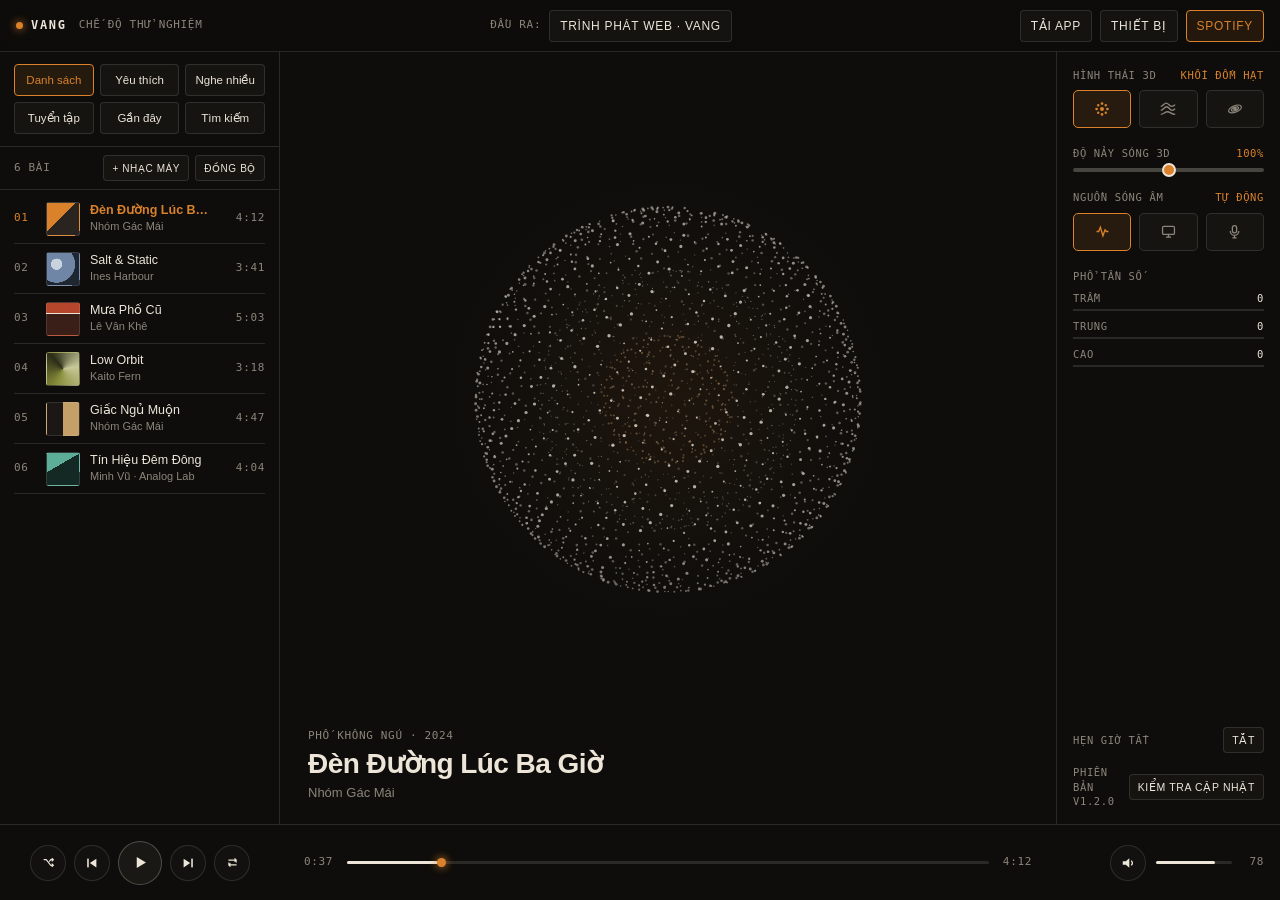
==== commit 5e07d37f: "fix(audio): eliminate duplicate overlapping audio playback by muting refAudio speaker routing during" ====
--- a/android/app/src/main/assets/index.html
+++ b/android/app/src/main/assets/index.html
@@ -1385,8 +1385,9 @@
       masterGain.connect(analyser);
       masterGain.connect(ctx.destination);
 
+      // Audible gain for local audio files (.mp3) ONLY; kept at 0.0 for Spotify tracks to prevent double audio
       refAudibleGain = ctx.createGain();
-      refAudibleGain.gain.value = 1.0;
+      refAudibleGain.gain.value = 0.0;
       refAudibleGain.connect(masterGain);
 
       // Zero-gain sink connected to destination so browser always pulls FFT frames through analyser
@@ -1536,8 +1537,9 @@
       const bpm = (tr && tr.bpm) || 112;
       const ms = (60 / bpm / 4) * 1000; // 16th-note clock
       const isLocalFile = !!(tr && tr.localUrl);
-      const refIsPlaying = !!(refAudio && refAudio.src && !refAudio.paused && refAudio.readyState >= 2);
-      if (isPlayingFn() && !isLocalFile && !spotifyDeviceAudible && !refIsPlaying) {
+      const isSpotify = !!(window.AppState && window.AppState.spotifyActive);
+      // DemoSynth ONLY plays in Demo Mode (when Spotify is NOT active and not a local file)
+      if (isPlayingFn() && !isLocalFile && !isSpotify) {
         ensureContext();
         triggerDemoStep(tr, stepIdx++);
       }
@@ -1554,8 +1556,8 @@
   }
 
   // Load real audio reference stream (via public CORS-enabled iTunes API) & Spotify analysis for a track
-  // When Spotify is playing on a remote device or encrypted EME stream, this feeds the real track's
-  // audio waveform into a muted WebAudio node (or plays it directly if no active Spotify device is found)
+  // Feeds real 32-band FFT into analyser (for 3D visualizer) while keeping speakers MUTED (0.0 volume)
+  // so Spotify streams cleanly without any duplicate/overlapping audio!
   async function syncTrackAudioProfile(track, isPlaying) {
     if (!track || !track.t) return;
     const trackKey = track.id || `${track.t}__${track.a}`;
@@ -1608,6 +1610,7 @@
 
     // Built-in Demo tracks use the procedural multi-section DemoSynth directly
     if (String(track.id || '').startsWith('demo-')) {
+      if (refAudibleGain) refAudibleGain.gain.value = 0.0;
       return;
     }
 
@@ -1624,8 +1627,8 @@
     }
 
     // 2. Fetch real audio stream from public CORS-enabled iTunes Search API
-    // - Feeds 100% real vocal/drum/bass FFT into analyser
-    // - Also outputs audible music automatically if Spotify device playback isn't active/available!
+    // - Feeds 100% real vocal/drum/bass FFT into analyser (for the 3D visualizer)
+    // - Speaker output is STRICTLY MUTED (gain = 0.0) so it NEVER clashes with Spotify's own audio!
     try {
       const q = encodeURIComponent(`${track.t} ${track.a}`.trim());
       const resp = await fetch(`https://itunes.apple.com/search?term=${q}&entity=song&limit=1`);
@@ -1648,8 +1651,9 @@
           refMediaSource.connect(refAudibleGain);
         } catch (e) {}
       }
+      // CRITICAL: Mute speaker gain to 0.0 for all Spotify tracks so the user ONLY hears Spotify!
       if (refAudibleGain) {
-        refAudibleGain.gain.value = spotifyDeviceAudible ? 0.0 : 1.0;
+        refAudibleGain.gain.value = 0.0;
       }
       refAudio.volume = 1.0;
       if (shouldPlayNow()) {
@@ -1663,7 +1667,8 @@
     if (refAudibleGain && ctx) {
       const tr = window.AppState && window.AppState.tracks && window.AppState.tracks[window.AppState.idx];
       const isLocal = !!(tr && tr.localUrl);
-      refAudibleGain.gain.setValueAtTime((spotifyDeviceAudible && !isLocal) ? 0.0 : 1.0, ctx.currentTime);
+      // Only local files output through refAudibleGain; Spotify tracks are always streamed by Spotify directly
+      refAudibleGain.gain.setValueAtTime(isLocal ? 1.0 : 0.0, ctx.currentTime);
     }
   }
 
@@ -3907,9 +3912,6 @@
 
   if (AppState.playing) {
     AudioEngine.ensureContext();
-    if (AudioEngine.syncTrackAudioProfile && tr) {
-      AudioEngine.syncTrackAudioProfile(tr, true);
-    }
   }
 
   if (AppState.spotifyActive && !isLocal && !skipRemoteCall) {
